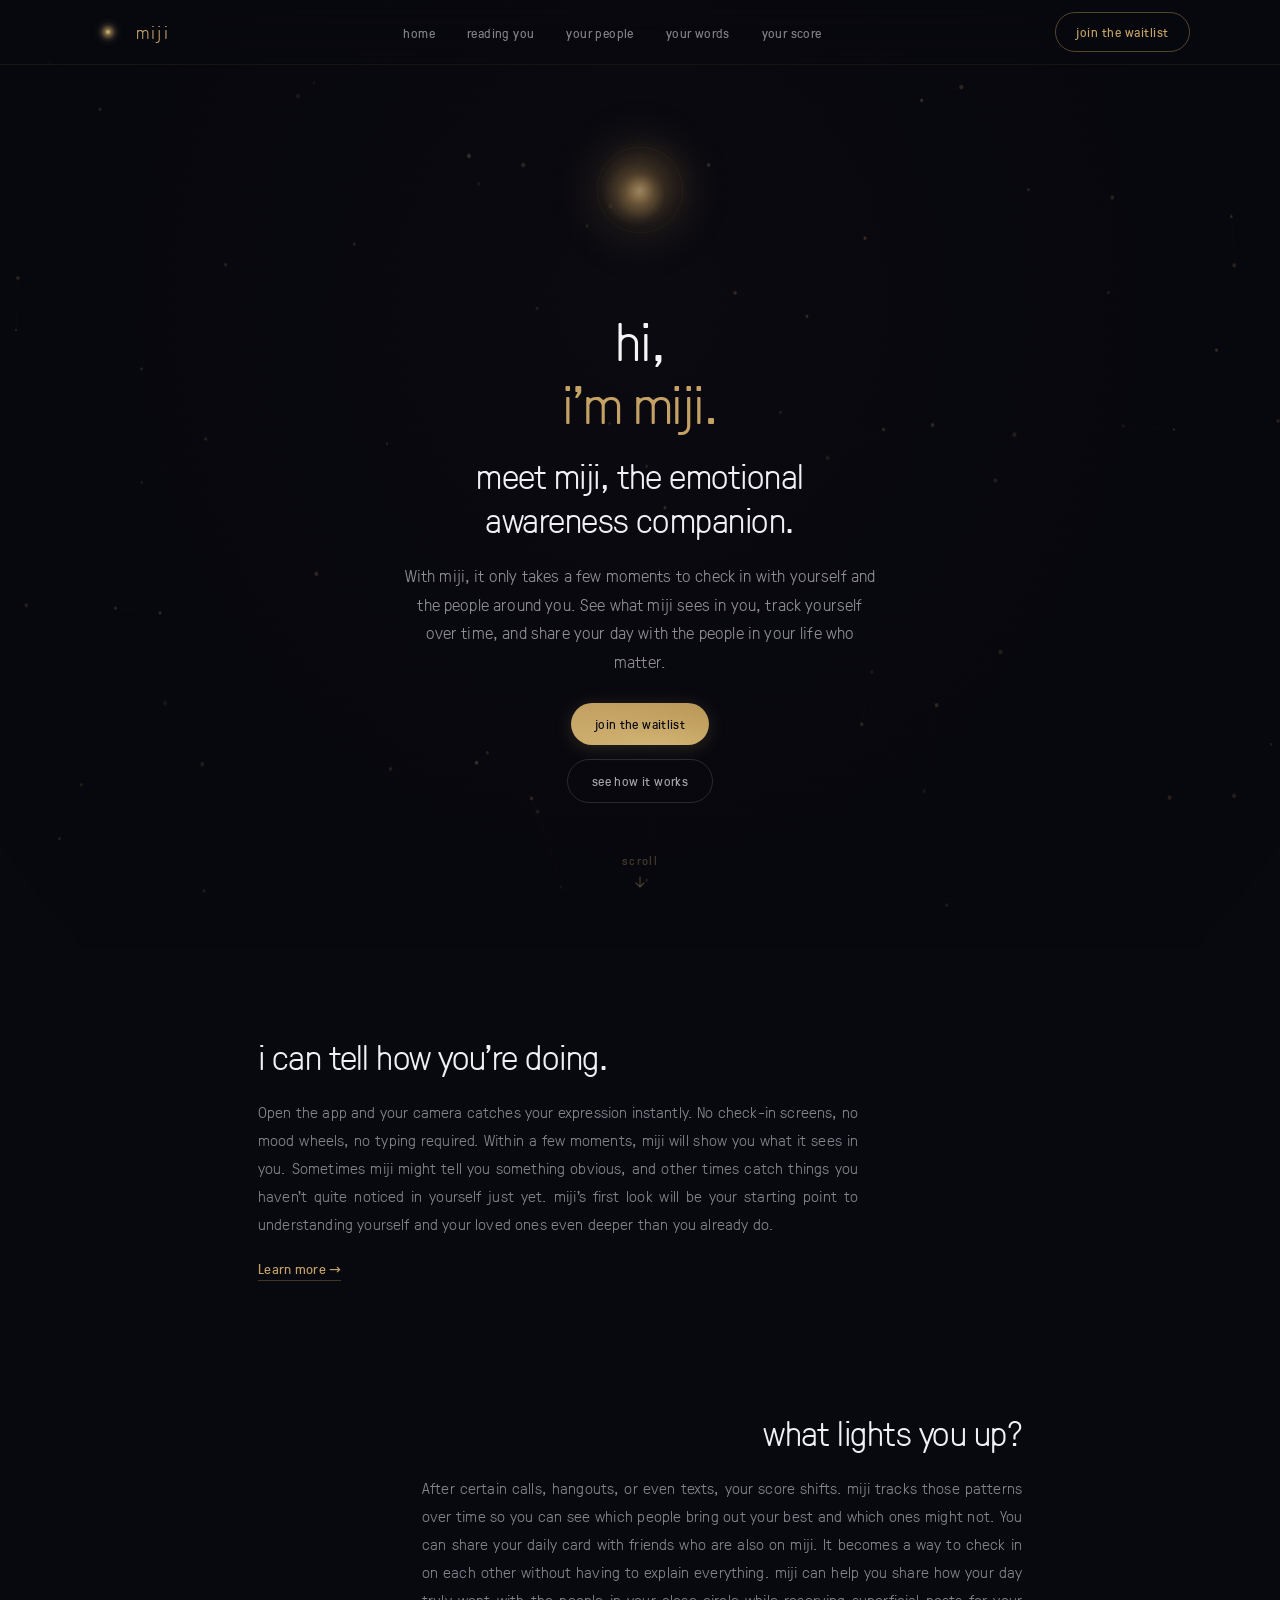
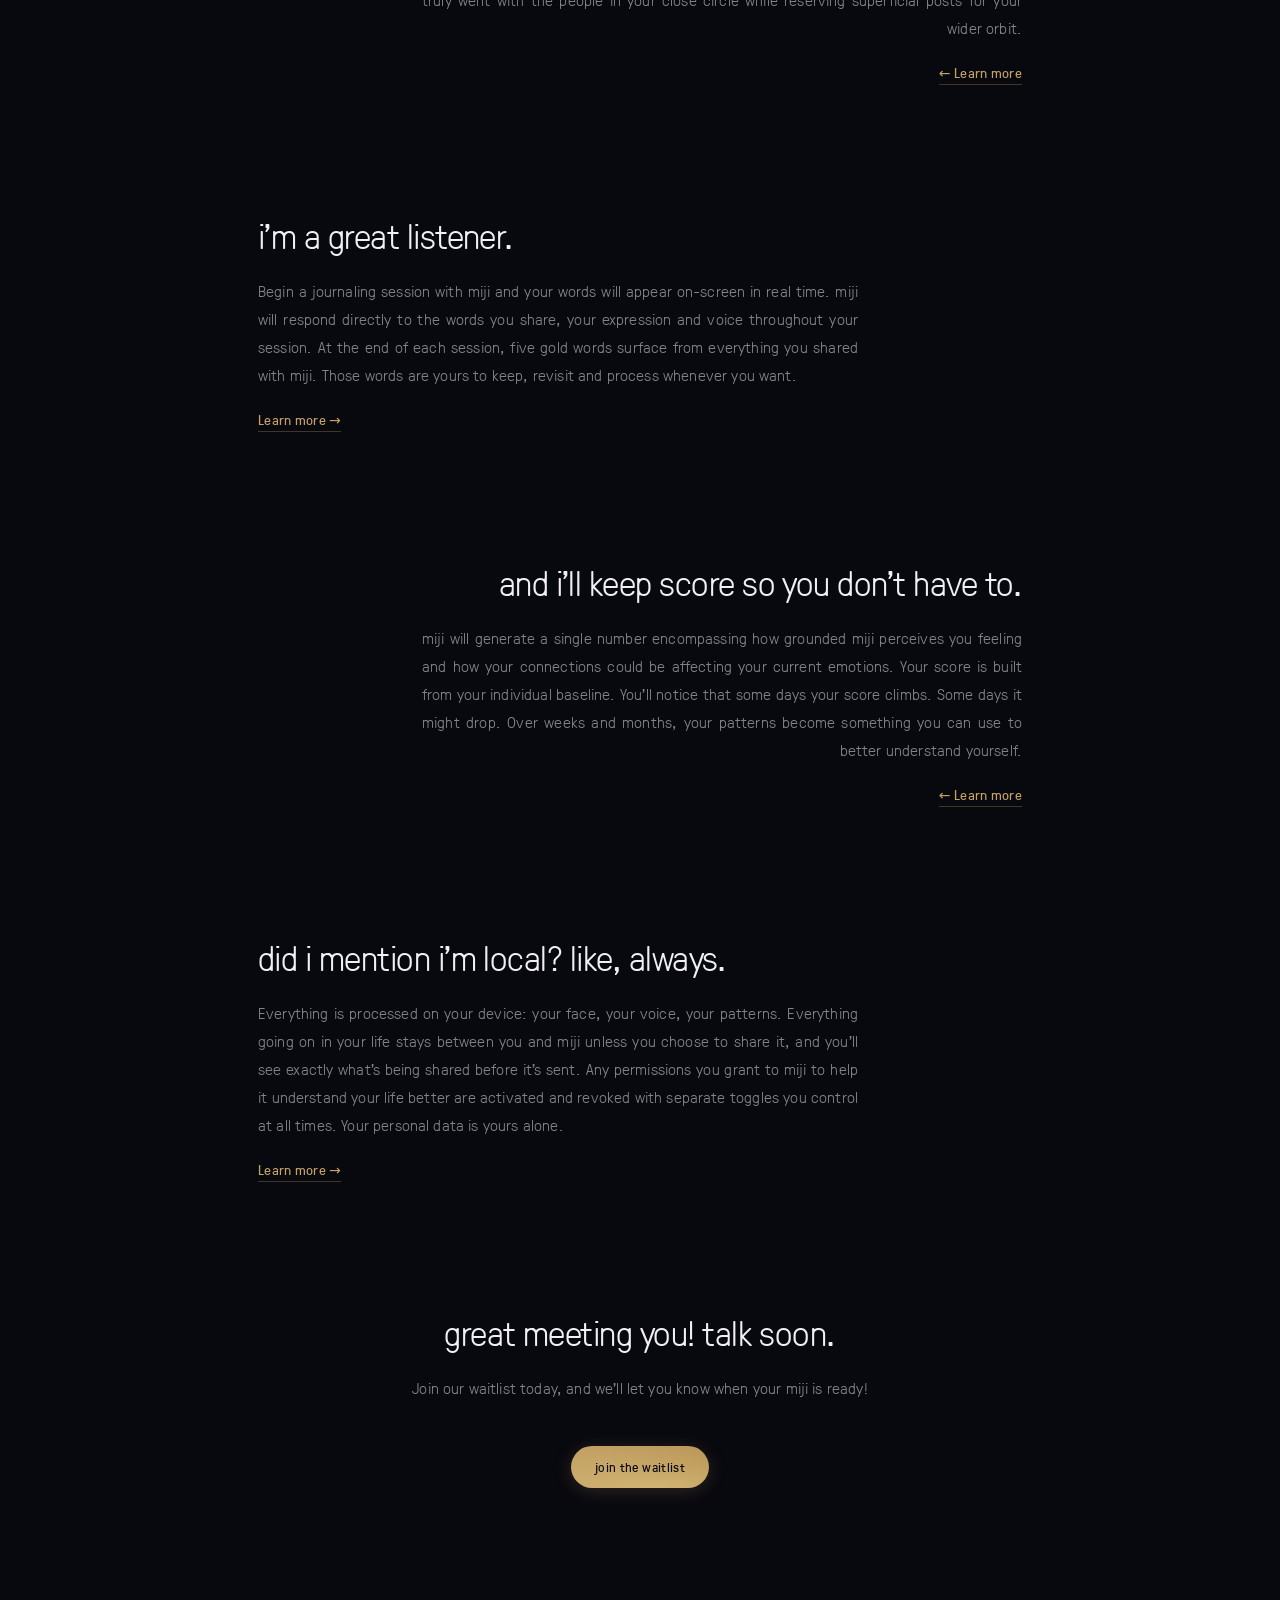
==== index.html @ 291de6ec "Update index.html" ====
<!DOCTYPE html>
<html lang="en">
<head>
  <meta charset="UTF-8">
  <meta name="viewport" content="width=device-width, initial-scale=1.0, maximum-scale=1.0, user-scalable=no, viewport-fit=cover">
  <meta name="apple-mobile-web-app-capable" content="yes">
  <meta name="apple-mobile-web-app-status-bar-style" content="black-translucent">
  <title>see yourself clearly</title>
  <meta name="description" content="Meet miji, the first emotional awareness companion. Check in with yourself and your people within a few moments.">
  <meta name="theme-color" content="#08080F">
  <link rel="icon" type="image/x-icon" href="favicon.ico">
  <link rel="icon" type="image/svg+xml" href="favicon.svg">
  <link rel="apple-touch-icon" href="apple-touch-icon.png">
  <link rel="manifest" href="manifest.json">
  <meta property="og:title" content="see yourself clearly">
  <meta property="og:description" content="Meet miji, the first emotional awareness companion. Check in with yourself and your people within a few moments.">
  <meta property="og:type" content="website">
  <meta property="og:url" content="https://miji.one">
  <meta property="og:image" content="https://co3one.github.io/og-preview.png">
  <meta property="og:image:width" content="1200">
  <meta property="og:image:height" content="630">
  <meta name="twitter:card" content="summary_large_image">
  <meta name="twitter:title" content="see yourself clearly">
  <meta name="twitter:description" content="Meet miji, the first emotional awareness companion.">
  <meta name="twitter:image" content="https://co3one.github.io/og-preview.png">
  <link rel="stylesheet" href="css/style.css">
</head>
<body>

  <!-- Background -->
  <canvas id="bg-canvas"></canvas>

  <!-- Nav -->
  <nav class="nav">
    <div class="nav-inner">
      <a href="#" class="nav-logo" data-page="home">
        <img src="img/logomark-128.png" alt="miji" class="nav-logo-img" width="36" height="36">
        <span class="nav-label">miji</span>
      </a>
      <ul class="nav-links">
        <li><a href="#" data-page="home">home</a></li>
        <li><a href="#" data-page="face-read">reading you</a></li>
        <li><a href="#" data-page="connections">your people</a></li>
        <li><a href="#" data-page="journal">your words</a></li>
        <li><a href="#" data-page="your-score">your score</a></li>
        <li class="nav-cta-mobile"><a href="#" class="waitlist-trigger">join the waitlist</a></li>
      </ul>
      <a href="#" class="nav-cta waitlist-trigger">join the waitlist</a>
      <button class="nav-toggle" aria-label="Menu">
        <span></span><span></span><span></span>
      </button>
    </div>
  </nav>


  <!-- ====== PAGE: HOME ====== -->
  <div class="page active" id="page-home">

    <section class="hero">
      <div class="hero-rest" id="hero-rest">
        <div class="hero-orb-wrap">
          <canvas id="hero-orb"></canvas>
        </div>
      </div>
      <div class="hero-intro" id="hero-intro">
        <h1 id="tagline"><span class="line1">hi,</span><span class="line2">i'm miji.</span></h1>
      </div>
      <div class="hero-rest-below" id="hero-rest-below">
        <p class="hero-subtitle">
          <span class="subtitle-line">meet miji, the emotional</span>
          <span class="subtitle-line">awareness companion.</span>
        </p>
        <p class="hero-desc">With miji, it only takes a few moments to check in with yourself and the people around you. See what miji sees in you, track yourself over time, and share your day with the people in your life who matter.</p>
        <div class="hero-actions">
          <a href="#" class="btn btn-gold waitlist-trigger">join the waitlist</a>
          <a href="#" data-page="face-read" class="btn btn-ghost">see how it works</a>
        </div>

      </div>
      <div class="scroll-hint" id="scroll-hint">
        <span>scroll</span>
        <svg width="14" height="14" viewBox="0 0 14 14" fill="none"><path d="M7 1v10M3 7l4 4 4-4" stroke="currentColor" stroke-width="1.2" stroke-linecap="round" stroke-linejoin="round"/></svg>
      </div>
    </section>

    <!-- Feature 1: Face Read -->
    <div class="block">
      <div class="wrap">
        <p class="statement">
          i can tell how you're doing.
        </p>
        <p class="aside">
          Open the app and your camera catches your expression instantly. No check-in screens, no mood wheels, no typing required. Within a few moments, miji will show you what it sees in you. Sometimes miji might tell you something obvious, and other times catch things you haven't quite noticed in yourself just yet. miji's first look will be your starting point to understanding yourself and your loved ones even deeper than you already do.
        </p>
        <p class="feature-link"><a href="#" data-page="face-read">Learn more →</a></p>
      </div>
    </div>

    <!-- Feature 2: Connections -->
    <div class="block">
      <div class="wrap">
        <p class="statement offset-right">
          what lights you up?
        </p>
        <p class="aside offset-right">
          After certain calls, hangouts, or even texts, your score shifts. miji tracks those patterns over time so you can see which people bring out your best and which ones might not. You can share your daily card with friends who are also on miji. It becomes a way to check in on each other without having to explain everything. miji can help you share how your day truly went with the people in your close circle while reserving superficial posts for your wider orbit.
        </p>
        <p class="feature-link offset-right"><a href="#" data-page="connections">← Learn more</a></p>
      </div>
    </div>

    <!-- Feature 3: Journal -->
    <div class="block">
      <div class="wrap">
        <p class="statement">
          i'm a great listener.
        </p>
        <p class="aside">
          Begin a journaling session with miji and your words will appear on-screen in real time. miji will respond directly to the words you share, your expression and voice throughout your session. At the end of each session, five gold words surface from everything you shared with miji. Those words are yours to keep, revisit and process whenever you want.
        </p>
        <p class="feature-link"><a href="#" data-page="journal">Learn more →</a></p>
      </div>
    </div>

    <!-- Feature 4: Your Score -->
    <div class="block">
      <div class="wrap">
        <p class="statement offset-right">
          and i'll keep score so you don't have to.
        </p>
        <p class="aside offset-right">
          miji will generate a single number encompassing how grounded miji perceives you feeling and how your connections could be affecting your current emotions. Your score is built from your individual baseline. You'll notice that some days your score climbs. Some days it might drop. Over weeks and months, your patterns become something you can use to better understand yourself.
        </p>
        <p class="feature-link offset-right"><a href="#" data-page="your-score">← Learn more</a></p>
      </div>
    </div>

    <!-- Feature 5: Privacy -->
    <div class="block">
      <div class="wrap">
        <p class="statement">
          did i mention i'm local? like, always.
        </p>
        <p class="aside">
          Everything is processed on your device: your face, your voice, your patterns. Everything going on in your life stays between you and miji unless you choose to share it, and you'll see exactly what's being shared before it's sent. Any permissions you grant to miji to help it understand your life better are activated and revoked with separate toggles you control at all times. Your personal data is yours alone.
        </p>
        <p class="feature-link"><a href="#" data-page="privacy">Learn more →</a></p>
      </div>
    </div>

    <!-- CTA -->
    <div class="cta">
      <div class="wrap">
        <p class="statement" style="text-align: center; margin: 0 auto 20px;">great meeting you! talk soon.</p>
        <p class="aside" style="text-align: center; margin: 0 auto 44px;">Join our waitlist today, and we'll let you know when your miji is ready!</p>
        <a href="#" class="btn btn-gold waitlist-trigger">join the waitlist</a>
      </div>
    </div>

  </div>


  <!-- ====== PAGE: FACE READ (extended) ====== -->
  <div class="page" id="page-face-read">

    <div class="page-hero">
      <div class="wrap">
        <div class="mini-hero">
          <a href="#" data-page="home" class="mini-orb-wrap">
            <canvas class="mini-orb" width="90" height="90"></canvas>
          </a>
          <h2 class="mini-tagline"><span class="mini-line1">hi,</span><span class="mini-line2">i'm miji.</span></h2>
        </div>
        <p class="statement">
          reading you
        </p>
      </div>
    </div>

    <div class="block">
      <div class="wrap">

        <h3 class="item-title">a quick check-in</h3>
        <p class="aside">
          When a user opens the app, miji will use the user's front camera and begin running its perception engine to read their facial micro-expressions in real time. Subtle shifts in the brow and mouth, micro-movements around the eyes, and other facial landmarks are all mapped against a running emotional baseline unique to each user. The entire process takes just a few moments from launch to computed reflection. No buttons, no prompts, and no interaction required. The result is a single emotional snapshot that serves as the entry point for every other feature in the app.
        </p>

        <div class="divider"></div>

        <h3 class="item-title">what it reads</h3>
        <p class="aside">
          The perception engine continues to track forty-two facial landmarks across six primary expression zones. It measures both the static position of each feature and its rate of change over the reading window. Composite signals like tension gradients and bilateral symmetry are weighted into the final assessment. The system uses aggregate historical assessments to adapt to each user's sensitivity over time, accounting for natural resting expressions and individual variation. Every perception process runs through a lightweight on-device model with no cloud dependency.
        </p>

        <div class="divider"></div>

        <h3 class="item-title">your baseline, not theirs</h3>
        <p class="aside">
          Every reading is compared against the user's own historical data, not a population average. As a result, miji's readings and scores become more accurate and more personal the longer it gets to learn about the user's life. A slight brow furrow might be unremarkable for one person while indicating a significant shift for another. miji learns those individual distinctions and adapts accordingly. There are no normative benchmarks and no comparisons made against anyone else.
        </p>

        <div class="divider"></div>

        <h3 class="item-title">privacy by design</h3>
        <p class="aside">
          Any raw sensor data processed during a session with miji will never leave the user's device. The perception engine processes the video feed locally, extracts the relevant landmarks, and discards the raw frames immediately. Only derived emotional scores are retained and no user-specific biometric identifiers or facial geometry ever leave the phone. Each permission granted can be toggled with standalone toggles. Disabling any permission won't affect active features or enabled permissions. 
        </p>

        <div class="page-next">
          <a href="#" data-page="connections" class="btn btn-ghost">your people →</a>
        </div>

      </div>
    </div>

  </div>


  <!-- ====== PAGE: YOUR SCORE (extended) ====== -->
  <div class="page" id="page-your-score">

    <div class="page-hero">
      <div class="wrap">
        <div class="mini-hero">
          <a href="#" data-page="home" class="mini-orb-wrap">
            <canvas class="mini-orb" width="90" height="90"></canvas>
          </a>
          <h2 class="mini-tagline"><span class="mini-line1">hi,</span><span class="mini-line2">i'm miji.</span></h2>
        </div>
        <p class="statement">
          your score
        </p>
      </div>
    </div>

    <div class="block">
      <div class="wrap">

        <h3 class="item-title">how it's calculated</h3>
        <p class="aside">
          Every day you get a single number measured entirely against your own life and history. No population benchmarks, no comparison, no ranking against anyone. miji generates a weighted composite of three distinct pillars: groundedness (how centered versus reactive you are today), connection quality (the strength of your social and emotional interactions), and trajectory (your directional trend over the past week). Each pillar pulls from different parts of the app, from face reads to journal sentiment to your interactions with miji. The weighting adjusts dynamically based on which data streams have the most signal on a given day. If you skip the journal for a week, your score might lean more heavily on face reads and interaction data. The system never penalizes missing inputs; however, both miji's scoring accuracy and interaction quality increase over consistent check-ins and journaling sessions with you.
        </p>

        <div class="divider"></div>

        <h3 class="item-title">personal baseline</h3>
        <p class="aside">
          The score is always relative to your historical range. A 72 for one person might represent a strong recovery week, while the same number for someone else might signal a slow decline. Your baseline recalibrates continuously over a rolling window of the last sixty days. Sudden life changes like a trip, an illness, or something unexpected are weighted differently to avoid distorting your trend score. The goal is a number that feels honest to your circumstances. miji is a personal reflection tool, a daily touchpoint and a long-term record, not a clinical measurement or a replacement for professional support.
        </p>

        <div class="divider"></div>

        <h3 class="item-title">share cards</h3>
        <p class="aside">
          miji generates a daily share card unique to your life: your score over a color gradient that reflects the emotional arc of your day, paired with a single observation line. The observation line on each card is written by miji, a short reflection drawn from your face read and journal data for that day. No two score cards look the same because no two days feel the same. You can share your miji score card directly with friends or save them privately in-app. Score cards are intentionally abstract so you can share your true feelings without overexposing specifics. Sharing your miji score card might serve as a jumping-off point to a hard conversation, or to share exciting news. And over time, your score card archive becomes a visual diary of how your life actually felt to you.
        </p>

        <div class="share-card-row">
          <div class="share-card-mini" data-mood="low" style="--glow-delay:0s">
            <canvas class="share-card-bg share-card-canvas-mini"></canvas>
            <div class="share-card-watermark"><span>Sofia</span></div>
            <svg class="share-card-curve" viewBox="0 0 160 32" preserveAspectRatio="none">
              <path class="curve-line" d="M0,28 C20,26 30,24 45,20 C55,17 60,22 75,18 C90,14 100,24 115,22 C130,20 140,26 160,16"/>
              <circle class="curve-dot" r="1.8"/>
            </svg>
            <div class="share-card-content">
              <div class="share-card-date"><span class="share-card-day">wednesday</span><br>feb 22</div>
              <div class="share-card-score"><span class="score-ring"></span>38</div>
              <div class="share-card-observation">heavy. couldn't really shake it.</div>
              <div class="share-card-brand">miji</div>
            </div>
          </div>
          <div class="share-card-mini" data-mood="mid" style="--glow-delay:-2.5s">
            <canvas class="share-card-bg share-card-canvas-mini"></canvas>
            <div class="share-card-watermark"><span>Elijah</span></div>
            <svg class="share-card-curve" viewBox="0 0 160 32" preserveAspectRatio="none">
              <path class="curve-line" d="M0,22 C18,18 32,20 50,14 C62,10 72,18 88,16 C102,14 118,8 135,12 C148,15 155,10 160,8"/>
              <circle class="curve-dot" r="1.8"/>
            </svg>
            <div class="share-card-content">
              <div class="share-card-date"><span class="share-card-day">friday</span><br>april 04</div>
              <div class="share-card-score"><span class="score-ring"></span>55</div>
              <div class="share-card-observation">somewhere in between. not bad though.</div>
              <div class="share-card-brand">miji</div>
            </div>
          </div>
          <div class="share-card-mini" data-mood="good" style="--glow-delay:-5s">
            <canvas class="share-card-bg share-card-canvas-mini"></canvas>
            <div class="share-card-watermark"><span>Mia</span></div>
            <svg class="share-card-curve" viewBox="0 0 160 32" preserveAspectRatio="none">
              <path class="curve-line" d="M0,20 C15,22 28,16 48,12 C60,9 70,14 85,8 C100,4 115,10 132,6 C145,3 152,8 160,4"/>
              <circle class="curve-dot" r="1.8"/>
            </svg>
            <div class="share-card-content">
              <div class="share-card-date"><span class="share-card-day">sunday</span><br>march 22</div>
              <div class="share-card-score"><span class="score-ring"></span>72</div>
              <div class="share-card-observation">good day today. felt like myself again.</div>
              <div class="share-card-brand">miji</div>
            </div>
          </div>
          <div class="share-card-mini" data-mood="high" style="--glow-delay:-7.5s">
            <canvas class="share-card-bg share-card-canvas-mini"></canvas>
            <div class="share-card-watermark"><span>Noah</span></div>
            <svg class="share-card-curve" viewBox="0 0 160 32" preserveAspectRatio="none">
              <path class="curve-line" d="M0,16 C12,18 25,10 42,6 C56,3 68,8 82,4 C98,1 112,6 128,3 C142,1 150,4 160,2"/>
              <circle class="curve-dot" r="1.8"/>
            </svg>
            <div class="share-card-content">
              <div class="share-card-date"><span class="share-card-day">tuesday</span><br>august 01</div>
              <div class="share-card-score"><span class="score-ring"></span>89</div>
              <div class="share-card-observation">everything just clicked. really good one.</div>
              <div class="share-card-brand">miji</div>
            </div>
          </div>
        </div>

        <div class="page-next">
          <a href="#" data-page="home" class="btn btn-ghost">back to home →</a>
        </div>

      </div>
    </div>

  </div>


  <!-- ====== PAGE: CONNECTIONS (extended) ====== -->
  <div class="page" id="page-connections">

    <div class="page-hero">
      <div class="wrap">
        <div class="mini-hero">
          <a href="#" data-page="home" class="mini-orb-wrap">
            <canvas class="mini-orb" width="90" height="90"></canvas>
          </a>
          <h2 class="mini-tagline"><span class="mini-line1">hi,</span><span class="mini-line2">i'm miji.</span></h2>
        </div>
        <p class="statement">
          your people
        </p>
      </div>
    </div>

    <div class="block">
      <div class="wrap">

        <h3 class="item-title">relationship patterns</h3>
        <p class="aside">
          With miji, you can track how your emotional baseline shifts in proximity to specific people and interactions. A call with a particular friend might consistently correlate with a score lift, while a recurring meeting might reliably precede a dip. These patterns are surfaced over weeks and months of interactions, not from any single data point. Going through a short rough patch with a loved one won't irreversibly change miji's perception of your relationship with them. The system never labels relationships as good or bad. miji instead presents the data it perceives and lets you draw your own conclusions. miji might get to know you well, but no one can know you better than yourself.
        </p>

        <div class="divider"></div>

        <h3 class="item-title">sharing your day</h3>
        <p class="aside">
          You can share your daily miji score card with any user on-app, or by downloading your card and sharing elsewhere with anyone you'd like. Your score card shows your current miji score and a corresponding color gradient, alongside an observation line. No journal content, no raw readings, no specifics are ever included in your miji score card. Recipients can see how your day felt at a glance without getting into the nitty-gritty if you don't want to. The score card is designed for the kind of check-in that happens between close friends, partners, and family. Sharing is always opt-in, always one card at a time, and you always see exactly what you're sharing.
        </p>

        <div class="divider"></div>

        <h3 class="item-title">mutual visibility</h3>
        <p class="aside">
          When you and another user choose to share your miji scores with one another, miji can surface connection-specific insights between you two. Overlapping patterns begin emerging: days you both felt elevated, or stretches where one person's trajectory diverged from the other's. Both of you have chosen to be transparent, and either can step back at any time, no questions asked. This feature is for those specific relationships where you actually want to know how the other person is doing, and you'd like them to know the same about you.
        </p>

        <div class="divider"></div>

        <h3 class="item-title">friend groups</h3>
        <p class="aside">
          You can create or join small groups of miji users within a shared circle, where everyone's daily cards appear at a glance. Your circle's feed shows the day's color and score for each member. Circle insights are determined by identifying overlapping trends in your circle's scores. None of your specific session content is ever visible to anyone else. Groups are capped at four users to keep your deepest circle meaningful and intimate.
        </p>

        <div class="divider"></div>

        <h3 class="item-title">what stays private</h3>
        <p class="aside">
          Everything personal to you stays in your hands. Your miji score card lists your composite score, general trendline, daily color, and a short observation tag from miji. No notifications are sent when someone's score shifts unless you've both chosen to do so. No activity feeds, either. Your emotions aren't something to rank against others, and there's no "winning" with miji. The boundary between personal data and shared data is clear, fixed, and controlled entirely by you. Always.
        </p>

        <div class="page-next">
          <a href="#" data-page="journal" class="btn btn-ghost">your words →</a>
        </div>

      </div>
    </div>

  </div>


  <!-- ====== PAGE: JOURNAL (extended) ====== -->
  <div class="page" id="page-journal">

    <div class="page-hero">
      <div class="wrap">
        <div class="mini-hero">
          <a href="#" data-page="home" class="mini-orb-wrap">
            <canvas class="mini-orb" width="90" height="90"></canvas>
          </a>
          <h2 class="mini-tagline"><span class="mini-line1">hi,</span><span class="mini-line2">i'm miji.</span></h2>
        </div>
        <p class="statement">
          your words
        </p>
      </div>
    </div>

    <div class="block">
      <div class="wrap">

        <h3 class="item-title">voice-first input</h3>
        <p class="aside">
          Your journal was built around speaking, but you can type instead if you'd like. When you converse with miji, your words will appear as live transcription. If you misspeak or want to delete something, you can tap any phrase in the transcription to edit, delete, or expand upon. miji's transcription engine runs on-device with no cloud processing of any sensor data. This design choice exists because voice carries emotional data that typing does not, and the perception engine uses that signal to shape what happens next. miji doesn't rewrite or reinterpret anything you've shared, it only processes what you say, surfaces any subtle indicators, and keeps a faithful record for you. Think of miji like a mirror for yourself, not your therapist. miji works best if you continue processing scores with a licensed professional.
        </p>

        <div class="divider"></div>

        <h3 class="item-title">contextual prompts</h3>
        <p class="aside">
          Your journal prompts aren't pulled from a library or from a template. They're generated from what miji's perception engine picks up during the session. Prompts might be generated as a response to miji hearing your tightened voice around a certain topic, a trailing sentence, or a facial expression that miji didn't think quite matched your words. Prompts stay gentle and open-ended, never lead, and never prescribe. But sometimes life calls for hard and slightly uncomfortable prompts. You never have to answer, but miji works best if you journal with an open mind and heart. miji will follow your lead, whatever you feel comfortable sharing.
        </p>

        <div class="divider"></div>

        <h3 class="item-title">what surfaces</h3>
        <p class="aside">
          At the close of each journal session, the five highest-weighted context words from your session are displayed for you to process. These are the words that miji's perception engine identified as carrying the most emotional significance during your session. Those words are the only directly parsed, journal-derived data that contributes to your score and aggregated profile. They become small markers across weeks and months that trace common themes running through your life.
        </p>

        <div class="divider"></div>

        <h3 class="item-title">session history</h3>
        <p class="aside">
          You can access one journal session per day, or unlock unlimited sessions, full history, and search capabilities with premium. Past journal entries are stored entirely on-device and can be browsed by date, keywords surfaced, or aggregated session score. Over months of use, your miji journal becomes a searchable emotional record that no other app or diary can replicate.
        </p>

        <div class="page-next">
          <a href="#" data-page="your-score" class="btn btn-ghost">your score →</a>
        </div>

      </div>
    </div>

  </div>


  <!-- ====== PAGE: PRIVACY ====== -->
  <div class="page" id="page-privacy">

    <div class="page-hero">
      <div class="wrap">
        <div class="mini-hero">
          <a href="#" data-page="home" class="mini-orb-wrap">
            <canvas class="mini-orb" width="90" height="90"></canvas>
          </a>
          <h2 class="mini-tagline"><span class="mini-line1">hi,</span><span class="mini-line2">i'm miji.</span></h2>
        </div>
        <p class="statement">
          privacy policy
        </p>
      </div>
    </div>

    <div class="block">
      <div class="wrap">

        <h3 class="item-title">overview</h3>
        <p class="aside">
          miji is built by CO3 ONE. This policy describes how we handle your information when you use our application and website. We designed miji around a core principle: your personal data stays on your device unless you explicitly choose to share it. We do not sell, rent, or trade your personal information to third parties for any reason.
        </p>

        <div class="divider"></div>

        <h3 class="item-title">data we collect</h3>
        <p class="aside">
          When you use miji, the application processes facial expression data, voice input, and journal entries entirely on your device. None of this data is transmitted to our servers. We collect only the minimum information necessary to operate the service: your email address when you join the waitlist, anonymous usage analytics such as session frequency and feature engagement, and crash reports that contain no personal content. We do not collect or store biometric data, facial geometry, voice recordings, or journal text on any server.
        </p>

        <div class="divider"></div>

        <h3 class="item-title">on-device processing</h3>
        <p class="aside">
          All perception, scoring, and journaling features run locally on your device using on-device machine learning models. Camera and microphone data is processed in real time and discarded immediately after analysis. Only derived scores and metadata are retained on your device. This architecture means that even we cannot access your personal emotional data because it never reaches our infrastructure.
        </p>

        <div class="divider"></div>

        <h3 class="item-title">sharing and connections</h3>
        <p class="aside">
          When you choose to share your daily card with another miji user, only your composite score, color gradient, and observation line are transmitted. Journal entries, face read data, voice recordings, and pillar breakdowns are never included in shared content. You control every sharing action individually. You can revoke sharing permissions at any time without the other party being notified. Shared data is encrypted in transit and at rest.
        </p>

        <div class="divider"></div>

        <h3 class="item-title">third parties</h3>
        <p class="aside">
          We do not share your personal data with advertisers, data brokers, or any third party for marketing purposes. We may use third-party infrastructure providers for hosting and analytics, and these providers are contractually bound to process data only as we direct and to maintain appropriate security measures. We will disclose information if required by law, but we will notify you unless legally prohibited from doing so.
        </p>

        <div class="divider"></div>

        <h3 class="item-title">your rights</h3>
        <p class="aside">
          You can export all of your on-device data at any time through the app settings. You can delete your account and all associated data from our servers by contacting us. Since the majority of your data exists only on your device, deleting the app removes that data permanently. We respond to all data access and deletion requests within thirty days. If you have questions about your data or this policy, contact us at support@co3.one.
        </p>

        <div class="divider"></div>

        <h3 class="item-title">changes to this policy</h3>
        <p class="aside">
          We may update this privacy policy from time to time. When we make material changes, we will notify you through the app or by email before the changes take effect. Your continued use of miji after changes are posted constitutes acceptance of the updated policy. This policy was last updated in March 2026.
        </p>

      </div>
    </div>

  </div>


  <!-- ====== PAGE: TERMS ====== -->
  <div class="page" id="page-terms">

    <div class="page-hero">
      <div class="wrap">
        <div class="mini-hero">
          <a href="#" data-page="home" class="mini-orb-wrap">
            <canvas class="mini-orb" width="90" height="90"></canvas>
          </a>
          <h2 class="mini-tagline"><span class="mini-line1">hi,</span><span class="mini-line2">i'm miji.</span></h2>
        </div>
        <p class="statement">
          terms of service
        </p>
      </div>
    </div>

    <div class="block">
      <div class="wrap">

        <h3 class="item-title">acceptance</h3>
        <p class="aside">
          By accessing or using miji, you agree to be bound by these terms of service. If you do not agree, you may not use the application or website. These terms constitute a legal agreement between you and CO3 ONE. You must be at least thirteen years of age to use miji. If you are under eighteen, you represent that a parent or guardian has reviewed and agreed to these terms on your behalf.
        </p>

        <div class="divider"></div>

        <h3 class="item-title">the service</h3>
        <p class="aside">
          miji is a personal emotional awareness application that uses on-device perception to help you understand your emotional patterns over time. The service includes facial expression analysis, voice-based journaling, scoring, and optional social sharing features. miji is not a medical device, therapeutic tool, or clinical diagnostic instrument. It is not intended to diagnose, treat, cure, or prevent any medical or psychological condition. You should not rely on miji as a substitute for professional medical or mental health advice.
        </p>

        <div class="divider"></div>

        <h3 class="item-title">your account</h3>
        <p class="aside">
          You are responsible for maintaining the security of your device and account. You agree not to share your account credentials with others. You are responsible for all activity that occurs under your account. If you believe your account has been compromised, contact us immediately at support@co3.one. We reserve the right to suspend or terminate accounts that violate these terms.
        </p>

        <div class="divider"></div>

        <h3 class="item-title">your data</h3>
        <p class="aside">
          You retain full ownership of all data generated through your use of miji. We do not claim any intellectual property rights over your journal entries, scores, or personal data. When you share content with other users through miji's sharing features, you grant those users a limited, revocable right to view that content within the application. You can revoke this permission at any time. Our handling of your data is governed by our privacy policy.
        </p>

        <div class="divider"></div>

        <h3 class="item-title">acceptable use</h3>
        <p class="aside">
          You agree to use miji only for its intended purpose as a personal emotional awareness tool. You may not attempt to reverse engineer, decompile, or extract source code from the application. You may not use miji to harass, monitor, or surveil other users. You may not use automated systems to access the service. You may not misrepresent your identity or impersonate another person.
        </p>

        <div class="divider"></div>

        <h3 class="item-title">limitation of liability</h3>
        <p class="aside">
          miji is provided on an as-is and as-available basis. We make no warranties, express or implied, regarding the accuracy, reliability, or completeness of the service. To the maximum extent permitted by law, CO3 ONE shall not be liable for any indirect, incidental, special, consequential, or punitive damages arising from your use of or inability to use the service. Our total liability shall not exceed the amount you paid for the service in the twelve months preceding the claim.
        </p>

        <div class="divider"></div>

        <h3 class="item-title">changes to terms</h3>
        <p class="aside">
          We may modify these terms at any time. When we make material changes, we will provide notice through the app or by email at least thirty days before the new terms take effect. Your continued use of miji after changes are posted constitutes acceptance. If you disagree with the updated terms, you may discontinue use and delete your account. These terms were last updated in March 2026. These terms are governed by the laws of the State of Delaware.
        </p>

      </div>
    </div>

  </div>


  <!-- Contact Overlay -->
  <div class="contact-overlay" id="contact-overlay">
    <div class="contact-card">
      <button class="waitlist-close" id="contact-close" aria-label="Close">&times;</button>
      <h3 class="waitlist-title">get in touch.</h3>
      <p class="waitlist-desc">We'd love to hear from you.</p>
      <form class="contact-form" id="contact-form">
        <input type="text" class="contact-input" id="contact-name" placeholder="your name" required autocomplete="name">
        <input type="email" class="contact-input" id="contact-email" placeholder="your email" required autocomplete="email">
        <select class="contact-select" id="contact-topic" required>
          <option value="" disabled selected>topic</option>
          <option value="General Inquiry">general question</option>
          <option value="Waitlist Status">waitlist status</option>
          <option value="Bug Report">bug report</option>
          <option value="Partnership">partnership</option>
          <option value="Press & Media">press / media</option>
          <option value="Feedback">feedback</option>
          <option value="Other">other</option>
        </select>
        <textarea class="contact-textarea" id="contact-message" placeholder="your message" rows="4" required></textarea>
        <button type="submit" class="btn btn-gold contact-submit">send</button>
      </form>
      <div class="contact-success" id="contact-success">
        <p class="waitlist-thanks">sent. we'll get back to you soon.</p>
      </div>
    </div>
  </div>

  <!-- Waitlist Overlay -->
  <div class="waitlist-overlay" id="waitlist-overlay">
    <div class="waitlist-card">
      <button class="waitlist-close" id="waitlist-close" aria-label="Close">&times;</button>
      <h3 class="waitlist-title">stay in the loop.</h3>
      <p class="waitlist-desc">Drop your email and we'll let you know when miji is ready.</p>
      <form class="waitlist-form" id="waitlist-form">
        <input type="email" class="waitlist-input" id="waitlist-email" placeholder="your email" required autocomplete="email">
        <button type="submit" class="btn btn-gold waitlist-submit">count me in</button>
      </form>
      <div class="waitlist-success" id="waitlist-success">
        <p class="waitlist-thanks">you're in. we'll be in touch.</p>
      </div>
    </div>
  </div>

  <!-- Footer -->
  <footer class="footer">
    <div class="wrap footer-inner">
      <div class="footer-left">
        <a href="https://www.co3.one/" target="_blank">&copy; 2026 CO3 ONE</a>
      </div>
      <div class="footer-links">
        <a href="#" data-page="privacy">privacy</a>
        <a href="#" data-page="terms">terms</a>
        <a href="#" class="contact-trigger">contact</a>
      </div>
    </div>
  </footer>

  <script src="js/canvas.js"></script>
</body>
</html>
---- css/style.css ----
/* ============================================================
   miji — see yourself clearly
   Core stylesheet
   ============================================================ */

/* ---------- @font-face: GT Pressura ---------- */
@font-face {
  font-family: 'GT Pressura';
  src: url('../fonts/GTPressura-Light.woff2') format('woff2'),
       url('../fonts/GTPressura-Light.woff') format('woff'),
       url('../fonts/GTPressura-Light.ttf') format('truetype');
  font-weight: 300;
  font-style: normal;
  font-display: swap;
}

@font-face {
  font-family: 'GT Pressura';
  src: url('../fonts/GTPressura-LightItalic.woff2') format('woff2'),
       url('../fonts/GTPressura-LightItalic.woff') format('woff'),
       url('../fonts/GTPressura-LightItalic.ttf') format('truetype');
  font-weight: 300;
  font-style: italic;
  font-display: swap;
}

@font-face {
  font-family: 'GT Pressura';
  src: url('../fonts/GTPressura.woff2') format('woff2'),
       url('../fonts/GTPressura.woff') format('woff'),
       url('../fonts/GTPressura.ttf') format('truetype');
  font-weight: 400;
  font-style: normal;
  font-display: swap;
}

@font-face {
  font-family: 'GT Pressura';
  src: url('../fonts/GTPressuraRegular-Italic.woff2') format('woff2'),
       url('../fonts/GTPressuraRegular-Italic.woff') format('woff'),
       url('../fonts/GTPressuraRegular-Italic.ttf') format('truetype');
  font-weight: 400;
  font-style: italic;
  font-display: swap;
}

@font-face {
  font-family: 'GT Pressura';
  src: url('../fonts/GTPressura-Bold.woff2') format('woff2'),
       url('../fonts/GTPressura-Bold.woff') format('woff'),
       url('../fonts/GTPressura-Bold.ttf') format('truetype');
  font-weight: 700;
  font-style: normal;
  font-display: swap;
}

@font-face {
  font-family: 'GT Pressura';
  src: url('../fonts/GTPressura-BoldItalic.woff2') format('woff2'),
       url('../fonts/GTPressura-BoldItalic.woff') format('woff'),
       url('../fonts/GTPressura-BoldItalic.ttf') format('truetype');
  font-weight: 700;
  font-style: italic;
  font-display: swap;
}


/* ---------- Reset & Base ---------- */
*, *::before, *::after {
  box-sizing: border-box;
  margin: 0;
  padding: 0;
}

html {
  font-size: 16px;
  scroll-behavior: smooth;
  -webkit-font-smoothing: antialiased;
  -moz-osx-font-smoothing: grayscale;
  overscroll-behavior: none;
}

body {
  font-family: 'GT Pressura', system-ui, -apple-system, sans-serif;
  background: #08080F;
  color: #E8E8EC;
  line-height: 1.7;
  letter-spacing: 0.01em;
  overflow-x: hidden;
  min-height: 100vh;
  -webkit-user-select: none;
  -moz-user-select: none;
  -ms-user-select: none;
  user-select: none;
}

a {
  color: inherit;
  text-decoration: none;
}

ul { list-style: none; }

img, canvas { display: block; }


/* ---------- Background Canvas ---------- */
#bg-canvas {
  position: fixed;
  top: -50px;
  left: 0;
  width: 100%;
  height: calc(100% + 100px);
  z-index: 0;
  pointer-events: none;
}


/* ---------- Layout Utilities ---------- */
.wrap {
  max-width: 820px;
  margin: 0 auto;
  padding: 0 28px;
}


/* ---------- Nav ---------- */
.nav {
  position: fixed;
  top: 0;
  left: 0;
  right: 0;
  z-index: 100;
  padding: 0 28px;
  background: rgba(8, 8, 15, 0.75);
  backdrop-filter: blur(20px);
  -webkit-backdrop-filter: blur(20px);
  border-bottom: 1px solid rgba(196, 162, 101, 0.08);
}

.nav-inner {
  max-width: 1100px;
  margin: 0 auto;
  display: flex;
  align-items: center;
  justify-content: space-between;
  height: 64px;
}

.nav-logo {
  display: flex;
  align-items: center;
  gap: 10px;
  text-decoration: none;
}

.nav-logo-img {
  width: 36px;
  height: 36px;
  border-radius: 50%;
}

.nav-label {
  font-size: 1.15rem;
  font-weight: 300;
  letter-spacing: 0.12em;
  color: #C4A265;
}

.nav-links {
  display: flex;
  gap: 32px;
}

.nav-cta-mobile {
  display: none;
}

.nav-links a {
  font-size: 0.82rem;
  font-weight: 400;
  letter-spacing: 0.03em;
  color: rgba(232, 232, 236, 0.55);
  transition: color 0.3s ease;
  text-transform: lowercase;
}

.nav-links a:hover,
.nav-links a.active {
  color: #C4A265;
}

.nav-cta {
  font-size: 0.8rem;
  font-weight: 400;
  letter-spacing: 0.04em;
  padding: 8px 20px;
  border: 1px solid rgba(196, 162, 101, 0.4);
  border-radius: 100px;
  color: #C4A265;
  transition: all 0.3s ease;
  text-transform: lowercase;
}

.nav-cta:hover {
  background: rgba(196, 162, 101, 0.1);
  border-color: rgba(196, 162, 101, 0.7);
}

/* Mobile toggle */
.nav-toggle {
  display: none;
  background: none;
  border: none;
  cursor: pointer;
  padding: 6px;
  flex-direction: column;
  gap: 5px;
}

.nav-toggle span {
  display: block;
  width: 22px;
  height: 1.5px;
  background: #E8E8EC;
  border-radius: 2px;
  transition: all 0.3s ease;
}


/* ---------- Pages ---------- */
.page {
  display: none;
  position: relative;
  z-index: 1;
}

.page.active {
  display: block;
}

/* Page transition — fade content only, background stays */
.page {
  transition: opacity 0.3s ease;
}

.page.fading {
  opacity: 0;
}

/* Sub-page content fade-in — blocks load with statement */
.page:not(#page-home) .block {
  opacity: 0;
  transform: translateY(16px);
}

.page:not(#page-home).entered .block {
  animation: fadeUp 0.8s ease forwards 1.6s;
}


/* ---------- Hero ---------- */
.hero {
  min-height: 100vh;
  min-height: 100svh;
  display: flex;
  flex-direction: column;
  align-items: center;
  justify-content: center;
  text-align: center;
  padding: 100px 28px 80px;
  position: relative;
}

.hero-rest {
  margin-bottom: 28px;
}

.hero-orb-wrap {
  display: flex;
  align-items: center;
  justify-content: center;
}

#hero-orb {
  width: 180px;
  height: 180px;
  border-radius: 50%;
}

.hero-intro {
  margin-bottom: 20px;
}

#tagline {
  font-size: 3.4rem;
  font-weight: 300;
  letter-spacing: -0.02em;
  line-height: 1.15;
  color: #F5F5F8;
}

#tagline .line1,
#tagline .line2 {
  display: block;
}

#tagline .line1 {
  opacity: 0;
  animation: fadeUp 0.8s ease forwards 0.3s;
}

#tagline .line2 {
  opacity: 0;
  animation: fadeUp 0.8s ease forwards 0.6s;
  color: #C4A265;
}

.hero-rest-below {
  max-width: 480px;
}

.hero-subtitle {
  font-size: 2.2rem;
  font-weight: 300;
  letter-spacing: -0.015em;
  line-height: 1.25;
  color: #F0F0F4;
  margin-bottom: 20px;
  opacity: 0;
  animation: fadeUp 0.8s ease forwards 1.1s;
}

.subtitle-line {
  display: block;
}

.hero-desc {
  font-size: 1.05rem;
  font-weight: 300;
  color: rgba(232, 232, 236, 0.6);
  line-height: 1.7;
  margin-bottom: 28px;
  opacity: 0;
  animation: fadeUp 0.8s ease forwards 1.5s;
}

.hero-actions {
  display: flex;
  flex-direction: column;
  align-items: center;
  gap: 14px;
  opacity: 0;
  animation: fadeUp 0.8s ease forwards 1.9s;
}

.scroll-hint {
  display: flex;
  flex-direction: column;
  align-items: center;
  gap: 6px;
  margin-top: 48px;
  opacity: 0;
  animation: fadeUp 0.8s ease forwards 2.4s;
  color: rgba(196, 162, 101, 0.35);
  font-size: 0.72rem;
  letter-spacing: 0.12em;
  text-transform: lowercase;
  transition: opacity 0.6s ease;
}
.scroll-hint svg {
  animation: scrollBounce 2.4s ease-in-out infinite;
}
.scroll-hint.hidden {
  opacity: 0;
  pointer-events: none;
}
@keyframes scrollBounce {
  0%, 100% { transform: translateY(0); }
  50% { transform: translateY(5px); }
}


/* ---------- Buttons ---------- */
.btn {
  display: inline-block;
  font-size: 0.8rem;
  font-weight: 400;
  letter-spacing: 0.03em;
  padding: 10px 24px;
  border-radius: 100px;
  transition: all 0.35s ease;
  text-transform: lowercase;
  cursor: pointer;
}

.btn-gold {
  background:
    radial-gradient(ellipse at 30% 50%, rgba(212, 184, 120, 0.9), transparent 70%),
    radial-gradient(ellipse at 70% 50%, rgba(170, 130, 60, 0.7), transparent 70%),
    radial-gradient(ellipse at 50% 50%, rgba(196, 162, 101, 0.5), transparent 60%),
    linear-gradient(135deg, #C4A265, #B89555);
  background-size: 200% 200%, 200% 200%, 200% 200%, 100% 100%;
  animation: goldDrift 8s ease-in-out infinite;
  color: #08080F;
  border: none;
  box-shadow: 0 3px 18px rgba(196, 162, 101, 0.2);
}

@keyframes goldDrift {
  0%   { background-position: 20% 50%, 80% 50%, 50% 80%, 0 0; }
  33%  { background-position: 60% 30%, 40% 70%, 30% 20%, 0 0; }
  66%  { background-position: 40% 70%, 60% 30%, 70% 60%, 0 0; }
  100% { background-position: 20% 50%, 80% 50%, 50% 80%, 0 0; }
}

.btn-gold:hover {
  box-shadow: 0 5px 28px rgba(196, 162, 101, 0.35);
  transform: translateY(-1px);
}

.btn-ghost {
  background: transparent;
  color: rgba(232, 232, 236, 0.7);
  border: 1px solid rgba(232, 232, 236, 0.15);
}

.btn-ghost:hover {
  border-color: rgba(232, 232, 236, 0.35);
  color: #E8E8EC;
}


/* ---------- Content Blocks ---------- */
.block {
  padding: 64px 0;
  position: relative;
}

.block + .block {
  border-top: none;
}

.statement {
  font-size: 2.2rem;
  font-weight: 300;
  letter-spacing: -0.015em;
  line-height: 1.25;
  color: #F0F0F4;
  margin-bottom: 20px;
}

.aside {
  font-size: 1rem;
  font-weight: 300;
  color: rgba(232, 232, 236, 0.55);
  line-height: 1.75;
  max-width: 600px;
  text-align: justify;
}

/* Sub-page paragraphs fill the full wrap width */
.page:not(#page-home) .aside {
  max-width: 100%;
}

.page:not(#page-home) .wrap {
  max-width: 900px;
}

.offset-right {
  margin-left: auto;
}

.offset-right.aside {
  text-align: justify;
  text-align-last: right;
}

.offset-right.statement,
.offset-right.feature-link {
  text-align: right;
}

.feature-link {
  margin-top: 16px;
}

.feature-link a {
  font-size: 0.88rem;
  font-weight: 400;
  color: #C4A265;
  letter-spacing: 0.02em;
  border-bottom: 1px solid rgba(196, 162, 101, 0.3);
  padding-bottom: 2px;
  transition: border-color 0.3s ease;
}

.feature-link a:hover {
  border-color: #C4A265;
}


/* ---------- Page Hero (sub-pages) ---------- */
.page-hero {
  padding: 100px 0 16px;
}

.mini-hero {
  display: flex;
  flex-direction: column;
  align-items: center;
  text-align: center;
  margin-bottom: 32px;
}

.mini-orb-wrap {
  display: flex;
  align-items: center;
  justify-content: center;
  margin-bottom: 14px;
  opacity: 0;
}

.page.entered .mini-orb-wrap {
  animation: fadeOnly 0.1s ease forwards;
}

.mini-orb {
  width: 90px;
  height: 90px;
  border-radius: 50%;
}

.mini-tagline {
  font-size: 1.6rem;
  font-weight: 300;
  letter-spacing: -0.02em;
  line-height: 1.15;
}

.mini-line1,
.mini-line2 {
  display: block;
  opacity: 0;
}

.mini-line1 {
  color: #F5F5F8;
}

.mini-line2 {
  color: #C4A265;
}

/* Staggered entrance — offset +0.1s to compensate for orb fade */
.page.entered .mini-line1 {
  animation: fadeOnly 0.8s ease forwards 0.4s;
}

.page.entered .mini-line2 {
  animation: fadeOnly 0.8s ease forwards 0.7s;
}

.page-hero .statement {
  font-size: 2.2rem;
  text-align: center;
}

.page:not(#page-home) .page-hero .statement {
  opacity: 0;
}

.page:not(#page-home).entered .page-hero .statement {
  animation: fadeUp 0.8s ease forwards 1.2s;
}


/* ---------- Detail Items ---------- */
.item-title {
  font-size: 1.1rem;
  font-weight: 400;
  letter-spacing: 0.02em;
  color: #C4A265;
  margin-bottom: 12px;
  text-transform: lowercase;
}

.divider {
  width: 0;
  height: 0;
  background: none;
  margin: 32px 0;
}


/* ---------- Score Card ---------- */
.score-moment {
  display: flex;
  gap: 36px;
  align-items: flex-start;
  margin-bottom: 20px;
}

.score-card {
  flex-shrink: 0;
  width: 160px;
  padding: 32px 24px;
  background: rgba(196, 162, 101, 0.06);
  border: 1px solid rgba(196, 162, 101, 0.12);
  border-radius: 20px;
  text-align: center;
}

.score-num {
  font-size: 3.6rem;
  font-weight: 300;
  letter-spacing: -0.03em;
  color: #C4A265;
  line-height: 1;
  margin-bottom: 8px;
}

.score-label {
  font-size: 0.78rem;
  font-weight: 400;
  letter-spacing: 0.08em;
  text-transform: uppercase;
  color: rgba(232, 232, 236, 0.4);
  margin-bottom: 16px;
}

.score-obs {
  font-size: 0.85rem;
  font-weight: 300;
  font-style: italic;
  color: rgba(232, 232, 236, 0.5);
  line-height: 1.5;
}

.score-text {
  flex: 1;
}

.pillar-line {
  display: flex;
  align-items: flex-start;
  gap: 12px;
  padding: 10px 0;
}

.pillar-line .dot {
  width: 6px;
  height: 6px;
  border-radius: 50%;
  background: #C4A265;
  margin-top: 7px;
  flex-shrink: 0;
}

.pillar-line .name {
  font-size: 0.9rem;
  font-weight: 400;
  color: #E8E8EC;
  min-width: 120px;
  flex-shrink: 0;
}

.pillar-line .desc {
  font-size: 0.88rem;
  font-weight: 300;
  color: rgba(232, 232, 236, 0.45);
}


/* ---------- Share Card Row ---------- */
.share-card-row {
  margin-top: 40px;
  display: flex;
  gap: 12px;
  justify-content: center;
}

.share-card-mini {
  position: relative;
  flex: 1;
  max-width: 180px;
  aspect-ratio: 3 / 4;
  border-radius: 14px;
  overflow: hidden;
  box-shadow: 0 6px 28px rgba(0, 0, 0, 0.35);
  container-type: inline-size;
}

.share-card-bg {
  position: absolute;
  inset: 0;
  width: 100%;
  height: 100%;
}

.share-card-watermark {
  position: absolute;
  top: 14%;
  left: 0;
  right: 0;
  height: 28%;
  z-index: 0;
  overflow: visible;
  pointer-events: none;
  display: flex;
  align-items: center;
  justify-content: center;
}

.share-card-watermark span {
  font-family: 'GT Pressura', sans-serif;
  font-weight: 700;
  letter-spacing: 0.12em;
  text-transform: uppercase;
  color: rgba(255,255,255,0.06);
  white-space: nowrap;
  user-select: none;
  text-align: center;
  font-size: 2.2rem;
}

.share-card-mini .share-card-content {
  position: relative;
  z-index: 1;
  display: flex;
  flex-direction: column;
  align-items: center;
  justify-content: center;
  height: 100%;
  padding: 14px 10px;
  text-align: center;
}

.share-card-date {
  font-size: 0.56rem;
  font-weight: 400;
  letter-spacing: 0.08em;
  color: rgba(255, 255, 255, 0.5);
  text-transform: lowercase;
  margin-bottom: auto;
  line-height: 1.35;
}

.share-card-day {
  color: rgba(196, 162, 101, 0.55);
  font-weight: 300;
  letter-spacing: 0.1em;
}

.share-card-score {
  position: relative;
  font-size: 4.4rem;
  font-weight: 300;
  line-height: 1;
  letter-spacing: -0.03em;
  margin-bottom: 8px;
  display: flex;
  align-items: center;
  justify-content: center;
  background: linear-gradient(180deg, rgba(255,255,255,0.46) 0%, rgba(255,255,255,0.08) 100%);
  -webkit-background-clip: text;
  -webkit-text-fill-color: transparent;
  background-clip: text;
  color: rgba(255,255,255,0.46);
}

/* --- Score ring: slow breathing pulse --- */
.score-ring {
  position: absolute;
  width: 1.2em;
  height: 1.2em;
  border-radius: 50%;
  pointer-events: none;
  border: 0.5px solid var(--ring-base, rgba(196,162,101,0.06));
  box-shadow: 0 0 12px var(--ring-glow, rgba(196,162,101,0.04)),
              inset 0 0 8px var(--ring-glow, rgba(196,162,101,0.02));
  filter: blur(0.4px);
  animation: ringPulse 6s ease-in-out infinite;
  animation-delay: var(--glow-delay, 0s);
}

@keyframes ringPulse {
  0%, 100% { opacity: 0.5; transform: scale(1); }
  50% { opacity: 1; transform: scale(1.02); }
}

[data-mood="low"] {
  --ring-base: rgba(90, 60, 100, 0.05);
  --ring-glow: rgba(140, 100, 160, 0.06);
  --ring-bright: rgba(170, 130, 200, 0.18);
  --curve-color: rgba(140, 100, 160, 0.08);
  --dot-glow: rgba(170, 130, 200, 0.12);
  --dot-bright: rgba(170, 130, 200, 0.3);
}
[data-mood="mid"] {
  --ring-base: rgba(120, 120, 80, 0.05);
  --ring-glow: rgba(160, 160, 100, 0.06);
  --ring-bright: rgba(190, 185, 120, 0.18);
  --curve-color: rgba(160, 160, 100, 0.08);
  --dot-glow: rgba(190, 185, 120, 0.12);
  --dot-bright: rgba(190, 185, 120, 0.3);
}
[data-mood="good"] {
  --ring-base: rgba(196, 162, 101, 0.05);
  --ring-glow: rgba(196, 162, 101, 0.08);
  --ring-bright: rgba(220, 190, 120, 0.2);
  --curve-color: rgba(196, 162, 101, 0.08);
  --dot-glow: rgba(220, 190, 120, 0.12);
  --dot-bright: rgba(220, 190, 120, 0.35);
}
[data-mood="high"] {
  --ring-base: rgba(210, 180, 80, 0.06);
  --ring-glow: rgba(210, 180, 80, 0.1);
  --ring-bright: rgba(240, 210, 100, 0.22);
  --curve-color: rgba(210, 180, 80, 0.1);
  --dot-glow: rgba(240, 210, 100, 0.14);
  --dot-bright: rgba(240, 210, 100, 0.4);
}

/* --- History curve --- */
.share-card-curve {
  position: absolute;
  bottom: 28%;
  left: 10%;
  width: 80%;
  height: 16px;
  overflow: visible;
  opacity: 1;
  z-index: 0;
}

.curve-line {
  fill: none;
  stroke: var(--curve-color, rgba(196,162,101,0.08));
  stroke-width: 0.6;
  stroke-linecap: round;
  filter: blur(0.3px);
}

.curve-dot {
  r: 1.8;
  fill: var(--dot-bright, rgba(220,190,120,0.3));
  filter: blur(1px) drop-shadow(0 0 3px var(--dot-glow, rgba(220,190,120,0.12)));
  offset-path: path('');
  animation: curveDot 10s linear infinite;
  animation-delay: var(--glow-delay, 0s);
}

[data-mood="low"] .curve-dot {
  offset-path: path('M0,28 C20,26 30,24 45,20 C55,17 60,22 75,18 C90,14 100,24 115,22 C130,20 140,26 160,16');
}
[data-mood="mid"] .curve-dot {
  offset-path: path('M0,22 C18,18 32,20 50,14 C62,10 72,18 88,16 C102,14 118,8 135,12 C148,15 155,10 160,8');
}
[data-mood="good"] .curve-dot {
  offset-path: path('M0,20 C15,22 28,16 48,12 C60,9 70,14 85,8 C100,4 115,10 132,6 C145,3 152,8 160,4');
}
[data-mood="high"] .curve-dot {
  offset-path: path('M0,16 C12,18 25,10 42,6 C56,3 68,8 82,4 C98,1 112,6 128,3 C142,1 150,4 160,2');
}

@keyframes curveDot {
  0%   { offset-distance: 0%; }
  100% { offset-distance: 100%; }
}

.share-card-observation {
  font-family: 'GT Pressura', sans-serif;
  font-size: 0.52rem;
  font-weight: 300;
  font-style: normal;
  color: rgba(255, 255, 255, 0.5);
  line-height: 1.45;
  margin-top: auto;
}

.share-card-brand {
  font-family: 'GT Pressura', sans-serif;
  font-size: 0.5rem;
  font-weight: 400;
  letter-spacing: 0.06em;
  color: rgba(196, 162, 101, 0.35);
  margin-top: 6px;
  align-self: flex-end;
}


/* ---------- Page Next Button ---------- */
.page-next {
  margin-top: 56px;
  text-align: center;
}

.page-next .btn {
  font-size: 0.84rem;
  padding: 12px 28px;
}


/* ---------- Mini Hero Link ---------- */
a.mini-orb-wrap {
  text-decoration: none;
  cursor: pointer;
}

a.mini-orb-wrap:hover .mini-orb {
  filter: brightness(1.15);
}


/* ---------- Waitlist Overlay ---------- */
.waitlist-overlay {
  position: fixed;
  inset: 0;
  z-index: 200;
  display: flex;
  align-items: center;
  justify-content: center;
  background: rgba(8, 8, 15, 0.85);
  backdrop-filter: blur(24px);
  -webkit-backdrop-filter: blur(24px);
  opacity: 0;
  pointer-events: none;
  transition: opacity 0.35s ease;
}

.waitlist-overlay.active {
  opacity: 1;
  pointer-events: auto;
}

.waitlist-card {
  position: relative;
  max-width: 400px;
  width: 90%;
  padding: 48px 36px;
  text-align: center;
  border: 1px solid rgba(196, 162, 101, 0.12);
  border-radius: 24px;
  background: rgba(16, 16, 24, 0.8);
  transform: translateY(16px);
  transition: transform 0.35s ease;
}

.waitlist-overlay.active .waitlist-card {
  transform: translateY(0);
}

.waitlist-close {
  position: absolute;
  top: 16px;
  right: 20px;
  background: none;
  border: none;
  color: rgba(232, 232, 236, 0.4);
  font-size: 1.6rem;
  cursor: pointer;
  transition: color 0.3s ease;
  line-height: 1;
}

.waitlist-close:hover {
  color: rgba(232, 232, 236, 0.7);
}

.waitlist-title {
  font-size: 1.6rem;
  font-weight: 300;
  color: #F0F0F4;
  margin-bottom: 10px;
}

.waitlist-desc {
  font-size: 0.92rem;
  font-weight: 300;
  color: rgba(232, 232, 236, 0.5);
  line-height: 1.6;
  margin-bottom: 28px;
}

.waitlist-form {
  display: flex;
  flex-direction: column;
  gap: 14px;
  align-items: center;
}

.waitlist-input {
  width: 100%;
  padding: 14px 20px;
  border: 1px solid rgba(196, 162, 101, 0.2);
  border-radius: 100px;
  background: rgba(255, 255, 255, 0.04);
  color: #E8E8EC;
  font-family: 'GT Pressura', system-ui, sans-serif;
  font-size: 0.92rem;
  font-weight: 300;
  letter-spacing: 0.02em;
  outline: none;
  transition: border-color 0.3s ease;
  text-align: center;
}

.waitlist-input::placeholder {
  color: rgba(232, 232, 236, 0.3);
}

.waitlist-input:focus {
  border-color: rgba(196, 162, 101, 0.5);
}

.waitlist-submit {
  width: 100%;
}

.waitlist-success {
  display: none;
}

.waitlist-success.show {
  display: block;
}

.waitlist-form.hidden {
  display: none;
}

.waitlist-thanks {
  font-size: 1.1rem;
  font-weight: 300;
  color: #C4A265;
  margin-top: 8px;
}


/* ---------- Contact Overlay ---------- */
.contact-overlay {
  position: fixed;
  inset: 0;
  z-index: 200;
  display: flex;
  align-items: center;
  justify-content: center;
  background: rgba(8, 8, 15, 0.85);
  backdrop-filter: blur(24px);
  -webkit-backdrop-filter: blur(24px);
  opacity: 0;
  pointer-events: none;
  transition: opacity 0.35s ease;
}

.contact-overlay.active {
  opacity: 1;
  pointer-events: auto;
}

.contact-card {
  position: relative;
  max-width: 420px;
  width: 90%;
  padding: 48px 36px;
  text-align: center;
  border: 1px solid rgba(196, 162, 101, 0.12);
  border-radius: 24px;
  background: rgba(16, 16, 24, 0.8);
  transform: translateY(16px);
  transition: transform 0.35s ease;
  max-height: 90vh;
  overflow-y: auto;
}

.contact-overlay.active .contact-card {
  transform: translateY(0);
}

.contact-form {
  display: flex;
  flex-direction: column;
  gap: 12px;
  align-items: center;
}

.contact-input,
.contact-select,
.contact-textarea {
  width: 100%;
  padding: 12px 20px;
  border: 1px solid rgba(196, 162, 101, 0.2);
  border-radius: 14px;
  background: rgba(255, 255, 255, 0.04);
  color: #E8E8EC;
  font-family: 'GT Pressura', system-ui, sans-serif;
  font-size: 0.88rem;
  font-weight: 300;
  letter-spacing: 0.02em;
  outline: none;
  transition: border-color 0.3s ease;
  text-align: left;
}

.contact-input::placeholder,
.contact-textarea::placeholder {
  color: rgba(232, 232, 236, 0.3);
}

.contact-input:focus,
.contact-select:focus,
.contact-textarea:focus {
  border-color: rgba(196, 162, 101, 0.5);
}

.contact-select {
  -webkit-appearance: none;
  -moz-appearance: none;
  appearance: none;
  background-image: url("data:image/svg+xml,%3Csvg width='12' height='8' viewBox='0 0 12 8' fill='none' xmlns='http://www.w3.org/2000/svg'%3E%3Cpath d='M1 1.5L6 6.5L11 1.5' stroke='%23C4A265' stroke-width='1.5' stroke-linecap='round' stroke-linejoin='round'/%3E%3C/svg%3E");
  background-repeat: no-repeat;
  background-position: right 16px center;
  padding-right: 40px;
  cursor: pointer;
}

.contact-select option {
  background: #12121a;
  color: #E8E8EC;
}

.contact-textarea {
  border-radius: 16px;
  resize: none;
  line-height: 1.6;
}

.contact-submit {
  width: 100%;
  margin-top: 4px;
}

.contact-success {
  display: none;
}

.contact-success.show {
  display: block;
}

.contact-form.hidden {
  display: none;
}


/* ---------- CTA Section ---------- */
.cta {
  padding: 64px 0 80px;
  text-align: center;
}

.cta .btn {
  margin-top: 0;
}


/* ---------- Footer ---------- */
.footer {
  border-top: none;
  padding: 32px 0;
  position: relative;
  z-index: 1;
}

.footer-inner {
  display: flex;
  align-items: center;
  justify-content: space-between;
  max-width: 1100px;
  margin: 0 auto;
  padding: 0 28px;
}

.footer-left {
  font-size: 0.78rem;
  font-weight: 400;
  color: rgba(232, 232, 236, 0.3);
  letter-spacing: 0.02em;
}

.footer-left .entity {
  display: block;
  margin-top: 4px;
  font-size: 0.72rem;
  color: rgba(232, 232, 236, 0.18);
}

.footer-links {
  display: flex;
  gap: 24px;
}

.footer-links a {
  font-size: 0.78rem;
  color: rgba(232, 232, 236, 0.3);
  transition: color 0.3s ease;
  letter-spacing: 0.02em;
}

.footer-links a:hover {
  color: rgba(232, 232, 236, 0.6);
}


/* ---------- Fade-in Animation ---------- */
.fade-in {
  opacity: 0;
  transform: translateY(24px);
  transition: opacity 1.2s ease, transform 1.2s ease;
}

.fade-in.visible {
  opacity: 1;
  transform: translateY(0);
}

@keyframes fadeOnly {
  from { opacity: 0; }
  to { opacity: 1; }
}

@keyframes fadeUp {
  from {
    opacity: 0;
    transform: translateY(20px);
  }
  to {
    opacity: 1;
    transform: translateY(0);
  }
}


/* ---------- Safe area support ---------- */
@supports (padding: env(safe-area-inset-top)) {
  .nav {
    padding-top: env(safe-area-inset-top);
  }
  .footer {
    padding-bottom: env(safe-area-inset-bottom);
  }
}


/* ---------- Responsive: Tablet & small desktop (768px) ---------- */
@media (max-width: 768px) {

  /* Nav */
  .nav-links,
  .nav-cta {
    display: none;
  }

  .nav-toggle {
    display: flex;
  }

  .nav.open .nav-links {
    display: flex;
    flex-direction: column;
    position: absolute;
    top: 64px;
    left: 0;
    right: 0;
    background: rgba(8, 8, 15, 0.97);
    backdrop-filter: blur(20px);
    -webkit-backdrop-filter: blur(20px);
    padding: 24px 28px 20px;
    gap: 20px;
    border-bottom: 1px solid rgba(196, 162, 101, 0.08);
  }

  .nav.open .nav-cta {
    display: none;
  }

  .nav.open .nav-cta-mobile {
    display: list-item;
    margin-top: 8px;
    padding-top: 20px;
    border-top: 1px solid rgba(196, 162, 101, 0.1);
  }

  .nav-cta-mobile a {
    color: #C4A265 !important;
    font-weight: 400;
  }

  .nav.open .nav-toggle span:nth-child(1) {
    transform: rotate(45deg) translate(4px, 4px);
  }
  .nav.open .nav-toggle span:nth-child(2) {
    opacity: 0;
  }
  .nav.open .nav-toggle span:nth-child(3) {
    transform: rotate(-45deg) translate(4px, -4px);
  }

  /* Hero */
  .hero {
    padding: 80px 24px 32px;
    min-height: 100svh;
  }

  #hero-orb {
    width: 130px;
    height: 130px;
  }

  .hero-rest {
    margin-bottom: 18px;
  }

  .hero-intro {
    margin-bottom: 14px;
  }

  #tagline {
    font-size: 2.6rem;
  }

  .hero-rest-below {
    max-width: 100%;
  }

  .hero-subtitle,
  .statement {
    font-size: 1.8rem;
  }

  .hero-desc {
    font-size: 0.95rem;
    margin-bottom: 22px;
  }

  .scroll-hint {
    margin-top: 28px;
  }

  /* Sub-page hero */
  .page-hero {
    padding: 80px 0 12px;
  }

  .page-hero .statement {
    font-size: 2rem;
  }

  .mini-orb {
    width: 72px;
    height: 72px;
  }

  .mini-tagline {
    font-size: 1.3rem;
  }

  /* Content blocks */
  .block {
    padding: 44px 0;
  }

  .aside {
    text-align: justify;
  }

  .offset-right {
    margin-left: auto;
  }

  .offset-right.aside {
    text-align: justify;
    text-align-last: right;
  }

  .offset-right.statement,
  .offset-right.feature-link {
    text-align: right;
  }

  /* Score layout */
  .score-moment {
    flex-direction: column;
    gap: 24px;
  }

  .score-card {
    width: 100%;
  }

  .pillar-line {
    flex-wrap: wrap;
  }

  .pillar-line .name {
    min-width: auto;
  }

  /* Share cards — 4 across, matching desktop */
  .share-card-row {
    gap: 8px;
  }

  .share-card-mini {
    border-radius: 10px;
    max-width: 160px;
  }

  .share-card-score {
    font-size: 2.6rem;
  }

  .share-card-observation {
    font-size: 0.42rem;
  }

  .share-card-date {
    font-size: 0.44rem;
  }

  .share-card-day {
    font-size: 0.44rem;
  }

  .share-card-curve {
    height: 12px;
  }

  .share-card-watermark span {
    font-size: 1.2rem;
    letter-spacing: 0.08em;
  }

  .share-card-brand {
    font-size: 0.38rem;
  }

  /* Footer */
  .footer-inner {
    flex-direction: column;
    gap: 16px;
    text-align: center;
    margin: 0 auto;
  }

  /* Overlays */
  .waitlist-card,
  .contact-card {
    width: 92%;
    padding: 36px 24px;
  }

  .contact-card {
    max-height: 85vh;
  }

  /* Page next */
  .page-next {
    margin-top: 40px;
  }
}


/* ---------- Responsive: Phone (480px) ---------- */
@media (max-width: 480px) {

  .hero {
    padding: 70px 20px 24px;
  }

  #hero-orb {
    width: 110px;
    height: 110px;
  }

  .hero-rest {
    margin-bottom: 14px;
  }

  #tagline {
    font-size: 2rem;
  }

  .hero-subtitle,
  .statement {
    font-size: 1.45rem;
  }

  .hero-desc {
    font-size: 0.88rem;
    line-height: 1.65;
    margin-bottom: 18px;
  }

  .aside {
    font-size: 0.9rem;
  }

  .wrap {
    padding: 0 20px;
  }

  .page-hero {
    padding: 90px 0 12px;
  }

  .mini-tagline {
    font-size: 1.2rem;
  }

  .item-title {
    font-size: 1rem;
  }

  .block {
    padding: 36px 0;
  }

  /* Share cards — tighter, still 4 across */
  .share-card-row {
    gap: 6px;
  }

  .share-card-mini {
    border-radius: 8px;
    max-width: none;
  }

  .share-card-score {
    font-size: 2rem;
  }

  .share-card-observation {
    font-size: 0.36rem;
  }

  .share-card-date {
    font-size: 0.38rem;
  }

  .share-card-day {
    font-size: 0.38rem;
  }

  .share-card-curve {
    height: 10px;
  }

  .share-card-watermark span {
    font-size: 0.9rem;
    letter-spacing: 0.06em;
  }

  .share-card-brand {
    font-size: 0.32rem;
  }

  /* Buttons */
  .btn {
    font-size: 0.75rem;
    padding: 9px 20px;
  }

  /* Overlays */
  .waitlist-card,
  .contact-card {
    padding: 28px 18px;
  }

  .waitlist-title {
    font-size: 1.3rem;
  }

  .waitlist-desc {
    font-size: 0.84rem;
  }

  .contact-input,
  .contact-select,
  .contact-textarea {
    font-size: 0.82rem;
    padding: 10px 14px;
  }

  /* Footer */
  .footer-links {
    gap: 16px;
  }

  .footer-left {
    font-size: 0.72rem;
  }

  .footer-links a {
    font-size: 0.72rem;
  }
}
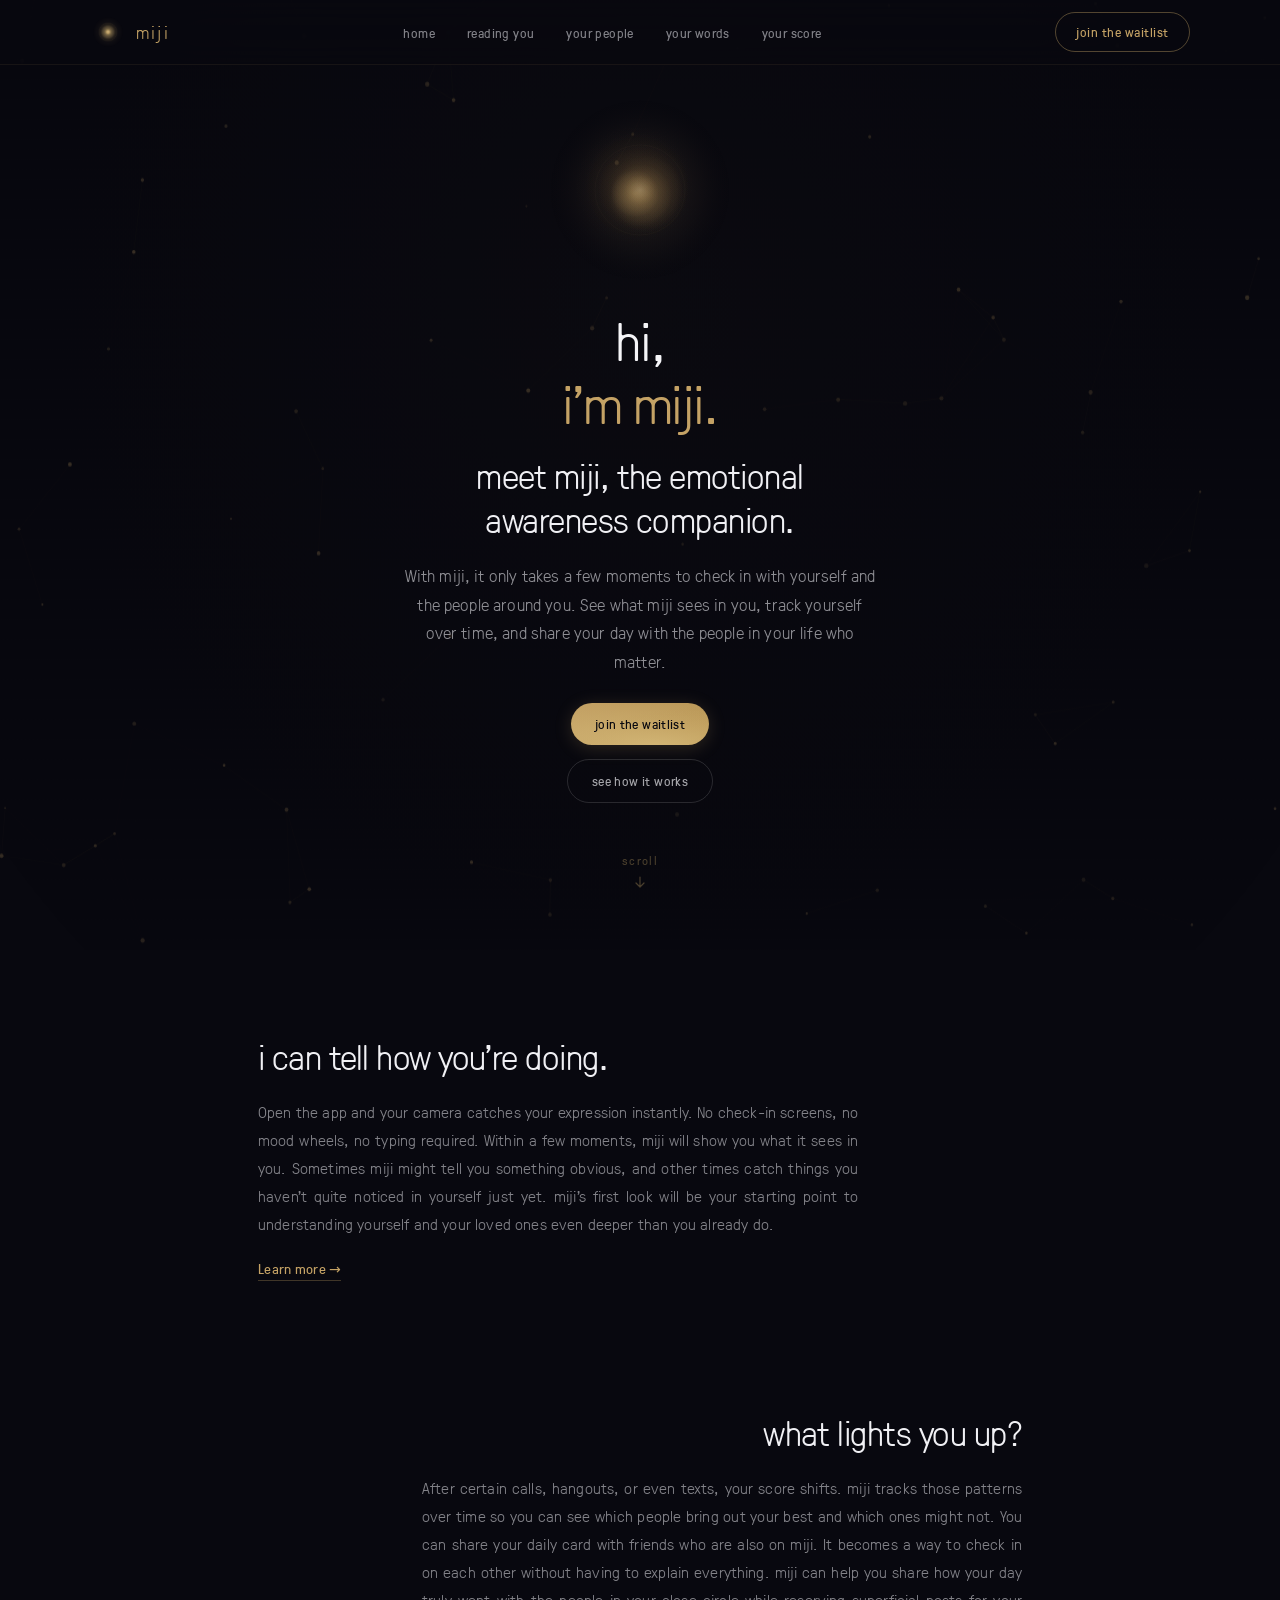
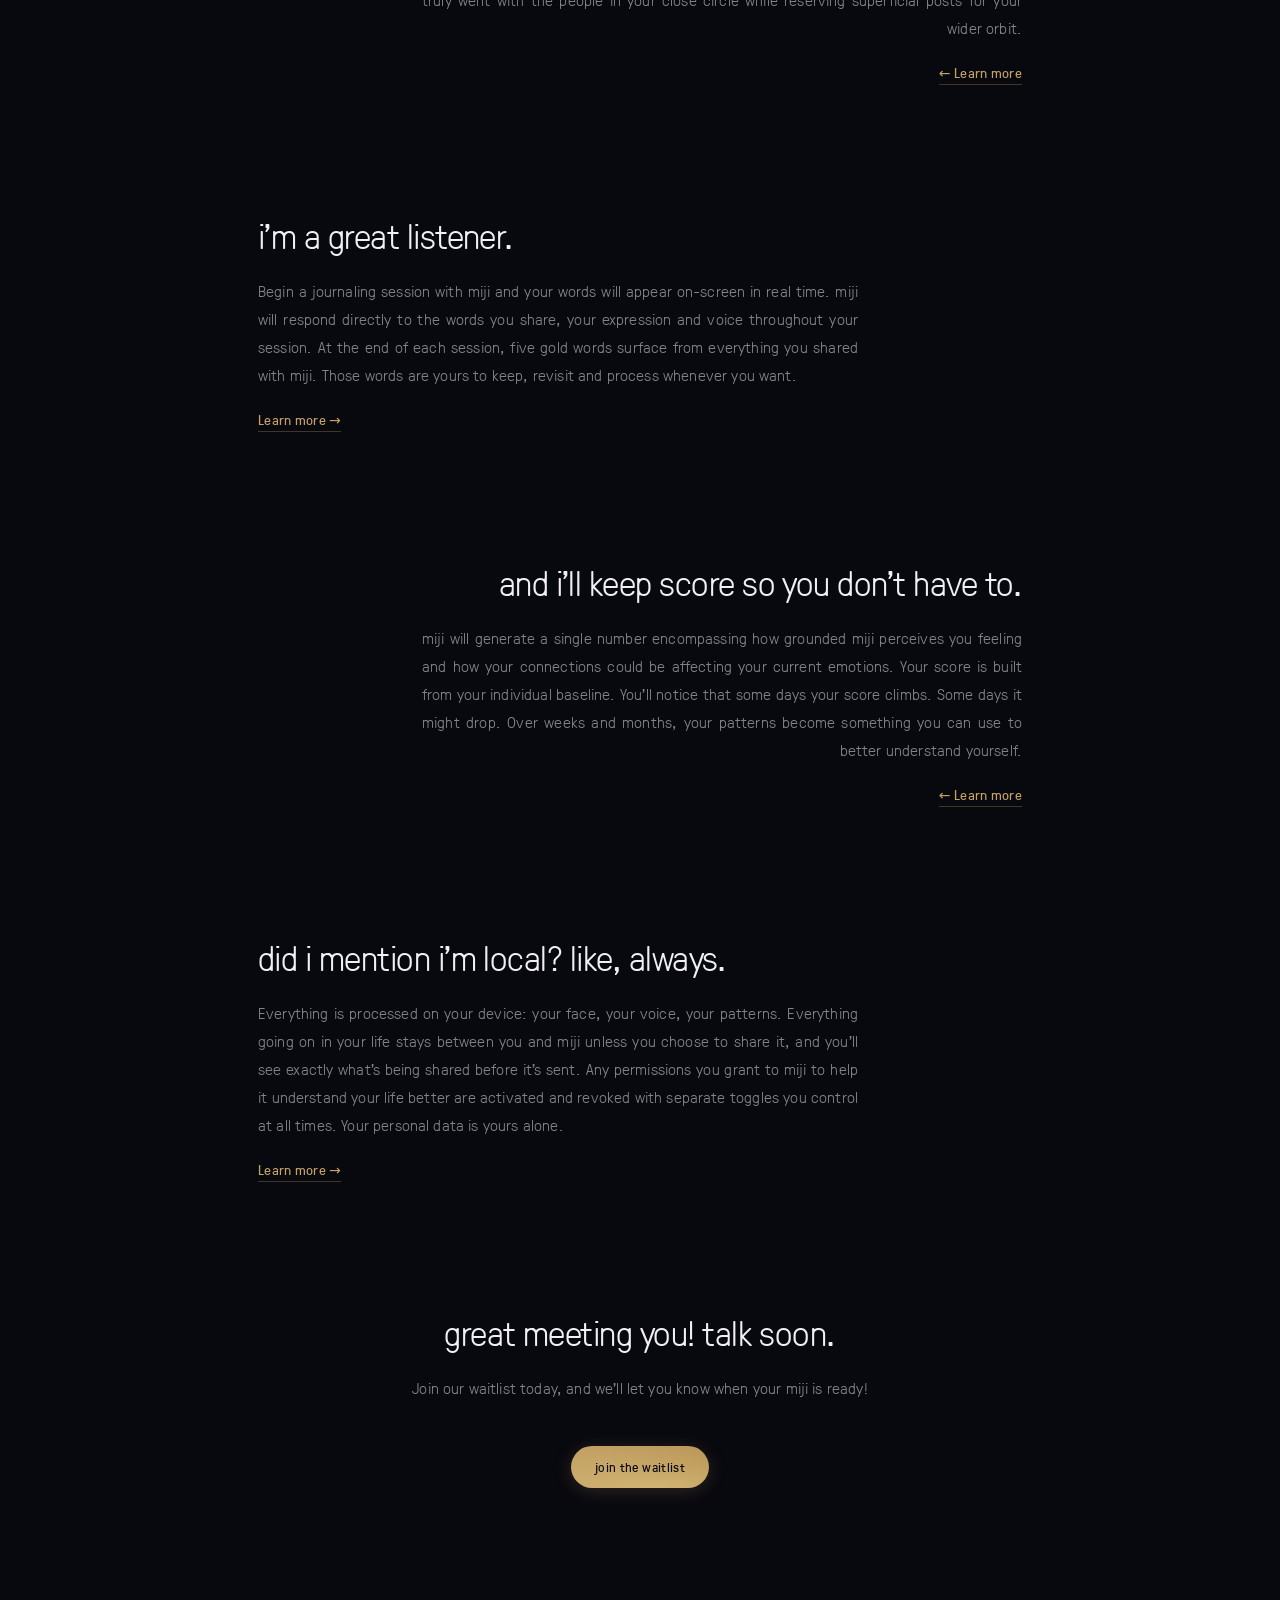
==== commit 80222276: "Update index.html" ====
--- a/index.html
+++ b/index.html
@@ -5,14 +5,14 @@
   <meta name="viewport" content="width=device-width, initial-scale=1.0, maximum-scale=1.0, user-scalable=no, viewport-fit=cover">
   <meta name="apple-mobile-web-app-capable" content="yes">
   <meta name="apple-mobile-web-app-status-bar-style" content="black-translucent">
-  <title>see yourself clearly</title>
+  <title>miji — see yourself clearly</title>
   <meta name="description" content="Meet miji, the first emotional awareness companion. Check in with yourself and your people within a few moments.">
   <meta name="theme-color" content="#08080F">
   <link rel="icon" type="image/x-icon" href="favicon.ico">
   <link rel="icon" type="image/svg+xml" href="favicon.svg">
   <link rel="apple-touch-icon" href="apple-touch-icon.png">
   <link rel="manifest" href="manifest.json">
-  <meta property="og:title" content="see yourself clearly">
+  <meta property="og:title" content="miji — see yourself clearly">
   <meta property="og:description" content="Meet miji, the first emotional awareness companion. Check in with yourself and your people within a few moments.">
   <meta property="og:type" content="website">
   <meta property="og:url" content="https://miji.one">
@@ -20,7 +20,7 @@
   <meta property="og:image:width" content="1200">
   <meta property="og:image:height" content="630">
   <meta name="twitter:card" content="summary_large_image">
-  <meta name="twitter:title" content="see yourself clearly">
+  <meta name="twitter:title" content="miji — see yourself clearly">
   <meta name="twitter:description" content="Meet miji, the first emotional awareness companion.">
   <meta name="twitter:image" content="https://co3one.github.io/og-preview.png">
   <link rel="stylesheet" href="css/style.css">
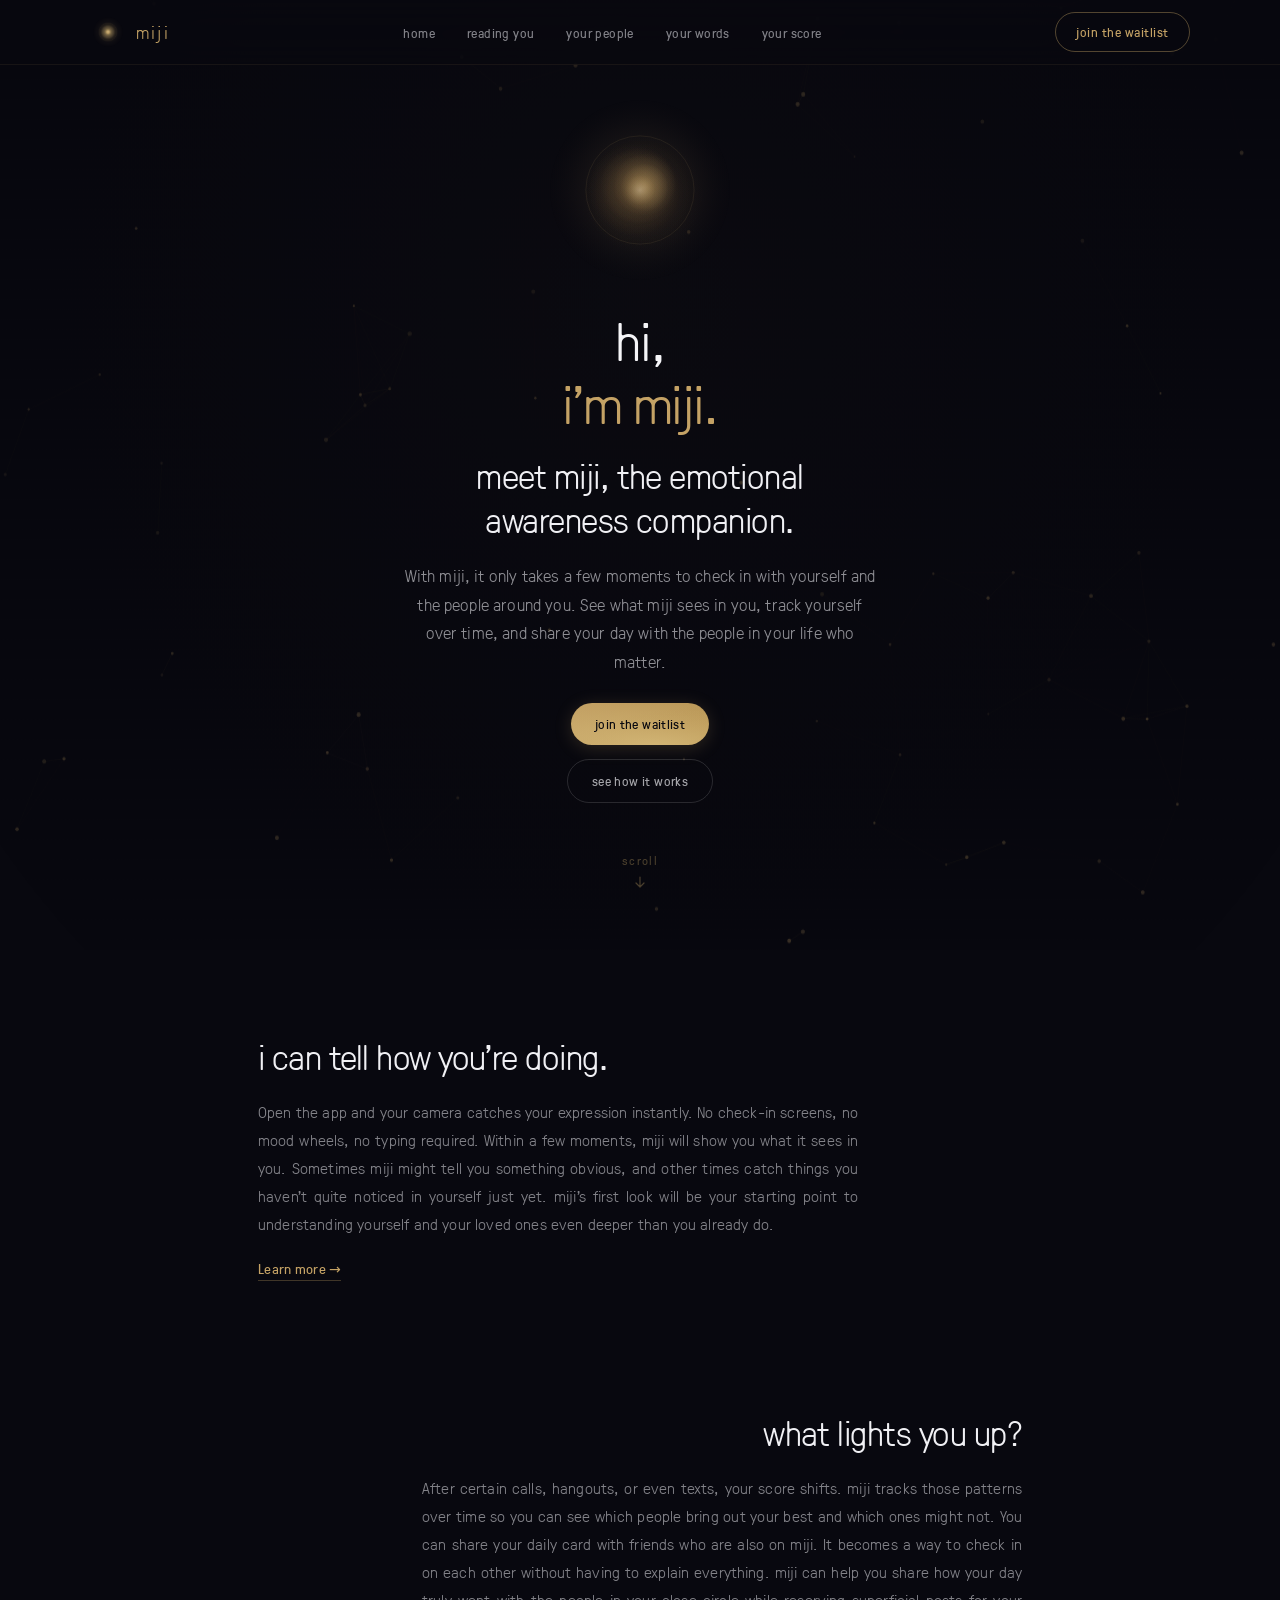
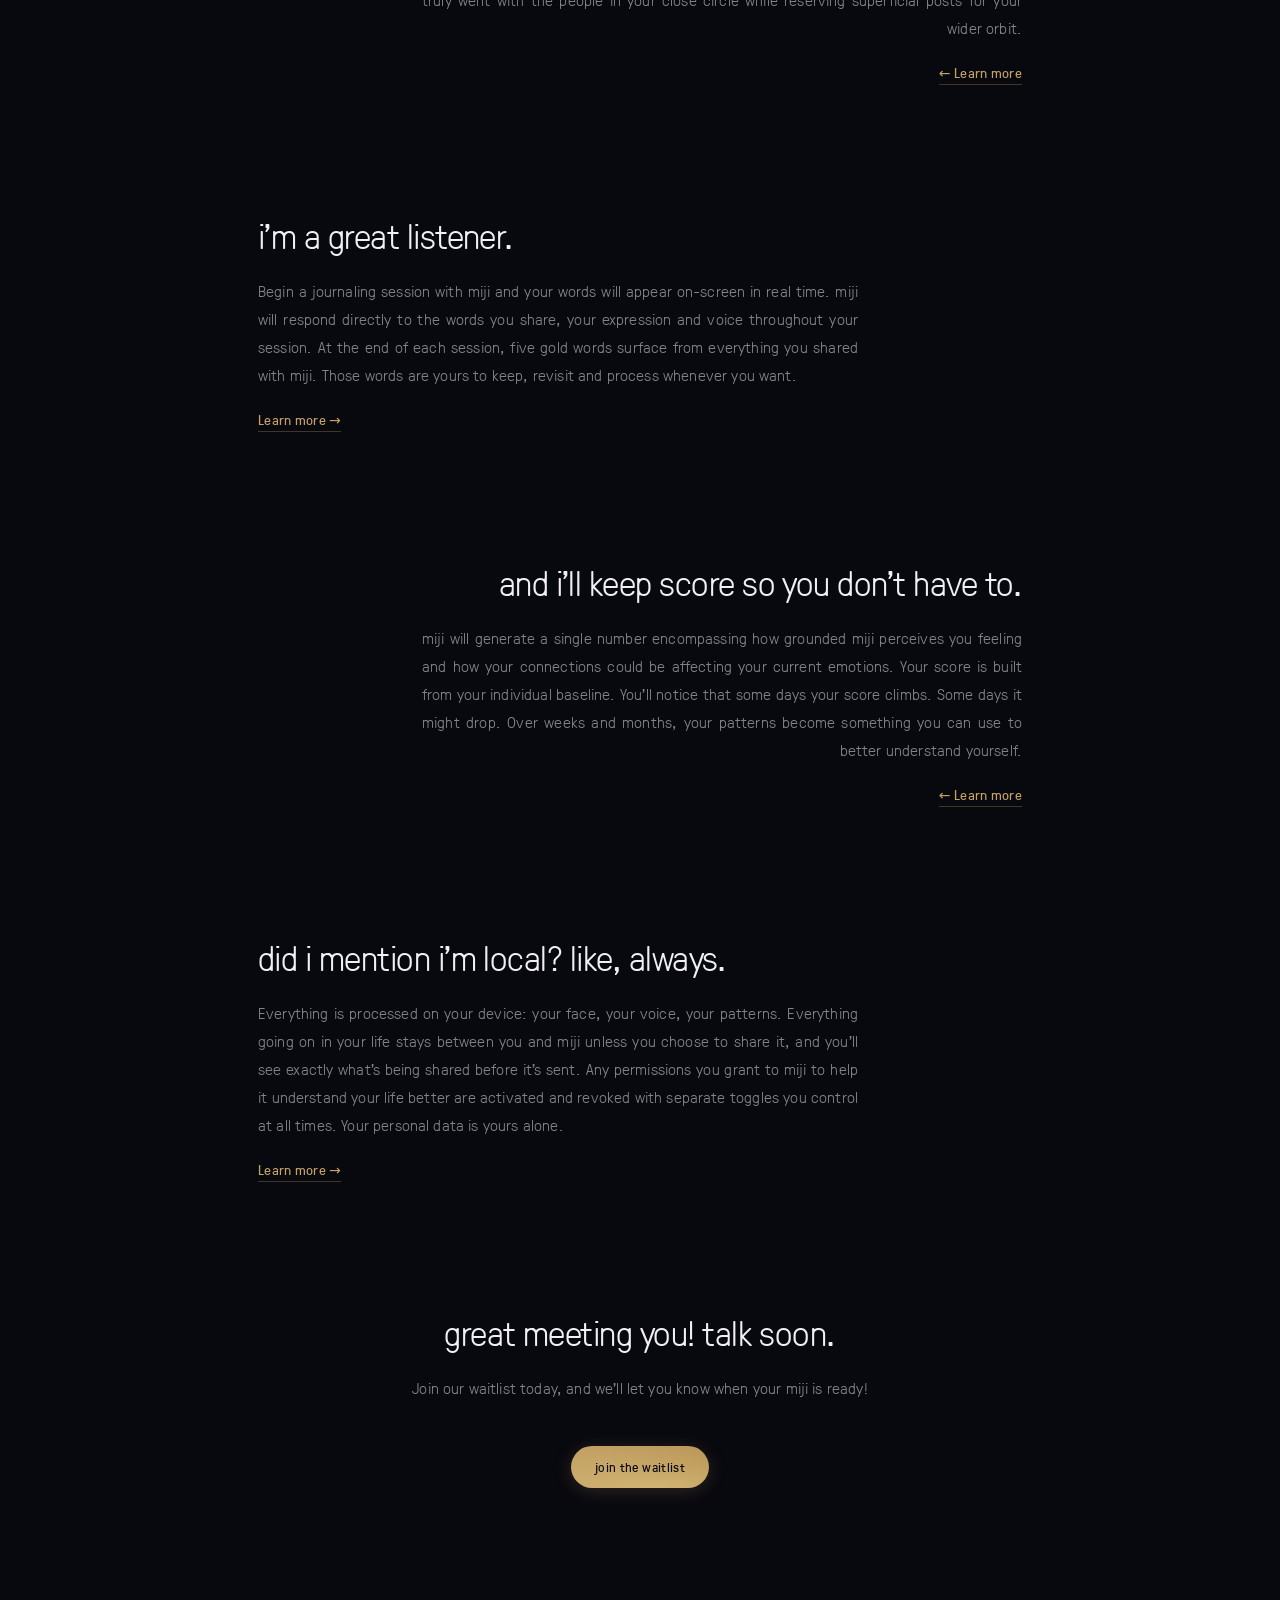
==== commit 0a41784e: "Add files via upload" ====
--- a/index.html
+++ b/index.html
@@ -5,14 +5,14 @@
   <meta name="viewport" content="width=device-width, initial-scale=1.0, maximum-scale=1.0, user-scalable=no, viewport-fit=cover">
   <meta name="apple-mobile-web-app-capable" content="yes">
   <meta name="apple-mobile-web-app-status-bar-style" content="black-translucent">
-  <title>miji — see yourself clearly</title>
+  <title>miji sees me.</title>
   <meta name="description" content="Meet miji, the first emotional awareness companion. Check in with yourself and your people within a few moments.">
   <meta name="theme-color" content="#08080F">
   <link rel="icon" type="image/x-icon" href="favicon.ico">
   <link rel="icon" type="image/svg+xml" href="favicon.svg">
   <link rel="apple-touch-icon" href="apple-touch-icon.png">
   <link rel="manifest" href="manifest.json">
-  <meta property="og:title" content="miji — see yourself clearly">
+  <meta property="og:title" content="miji sees me.">
   <meta property="og:description" content="Meet miji, the first emotional awareness companion. Check in with yourself and your people within a few moments.">
   <meta property="og:type" content="website">
   <meta property="og:url" content="https://miji.one">
@@ -20,7 +20,7 @@
   <meta property="og:image:width" content="1200">
   <meta property="og:image:height" content="630">
   <meta name="twitter:card" content="summary_large_image">
-  <meta name="twitter:title" content="miji — see yourself clearly">
+  <meta name="twitter:title" content="miji sees me.">
   <meta name="twitter:description" content="Meet miji, the first emotional awareness companion.">
   <meta name="twitter:image" content="https://co3one.github.io/og-preview.png">
   <link rel="stylesheet" href="css/style.css">
@@ -444,6 +444,109 @@
 
 
   <!-- ====== PAGE: PRIVACY ====== -->
+  <div class="page" id="page-press">
+
+    <div class="page-hero">
+      <div class="wrap">
+        <div class="mini-hero">
+          <a href="#" data-page="home" class="mini-orb-wrap">
+            <canvas class="mini-orb" width="90" height="90"></canvas>
+          </a>
+          <h2 class="mini-tagline"><span class="mini-line1">hi,</span><span class="mini-line2">i'm miji.</span></h2>
+        </div>
+        <p class="statement">
+          press and brand
+        </p>
+      </div>
+    </div>
+
+    <div class="block">
+      <div class="wrap">
+
+        <p class="aside">
+          Everything you need to write about miji or use our brand in your work. All assets follow our brand usage guidelines. Always write "miji" in lowercase and never capitalize the M. The parent company is CO3 ONE. For press inquiries, reach us at press@co3.one.
+        </p>
+
+        <div class="divider"></div>
+
+        <h3 class="item-title">brand guide</h3>
+        <p class="aside">
+          Two-page visual reference covering correct logo usage, our full color palette, typography specs, clear space rules, and minimum sizes. Start here before using any of our assets.
+        </p>
+        <p class="press-download">
+          <a href="press/miji-brand-guide.pdf" target="_blank" class="btn btn-ghost press-btn">brand usage guide <span class="press-format">pdf</span></a>
+        </p>
+
+        <div class="divider"></div>
+
+        <h3 class="item-title">logos</h3>
+        <p class="aside">
+          Logomark, wordmark, and horizontal and stacked lockups. Includes SVG source files for infinite scaling plus 512px and 1200px PNGs for web. Color, white, and black variants on both dark and transparent backgrounds.
+        </p>
+        <p class="press-download">
+          <a href="press/miji-logos.zip" class="btn btn-ghost press-btn">download logos <span class="press-format">zip</span></a>
+        </p>
+
+        <div class="divider"></div>
+
+        <h3 class="item-title">press documents</h3>
+        <p class="aside">
+          Company fact sheet, press release, detailed product overview, and media FAQ. Everything a journalist or partner needs to understand what miji is and how it works.
+        </p>
+        <p class="press-download">
+          <a href="press/miji-press-documents.zip" class="btn btn-ghost press-btn">download press kit <span class="press-format">zip</span></a>
+        </p>
+
+        <div class="divider"></div>
+
+        <h3 class="item-title">social media</h3>
+        <p class="aside">
+          Pre-sized profile images and banners for all major platforms. Covers Open Graph, Twitter cards, Facebook, Instagram, LinkedIn, and YouTube.
+        </p>
+        <p class="press-download">
+          <a href="press/miji-social-media.zip" class="btn btn-ghost press-btn">download social assets <span class="press-format">zip</span></a>
+        </p>
+
+        <div class="divider"></div>
+
+        <h3 class="item-title">color palette</h3>
+        <div class="press-swatches">
+          <div class="press-swatch" style="background: #C4A265;"><span class="swatch-label">gold<br>#C4A265</span></div>
+          <div class="press-swatch" style="background: #08080F; border: 1px solid rgba(196,162,101,0.15);"><span class="swatch-label swatch-light">dark<br>#08080F</span></div>
+          <div class="press-swatch" style="background: #FFF0D2;"><span class="swatch-label">cream<br>#FFF0D2</span></div>
+          <div class="press-swatch" style="background: #D4B878;"><span class="swatch-label">mid gold<br>#D4B878</span></div>
+          <div class="press-swatch" style="background: #EBA065;"><span class="swatch-label">orange<br>#EBA065</span></div>
+          <div class="press-swatch" style="background: #6868A0;"><span class="swatch-label swatch-light">blue<br>#6868A0</span></div>
+        </div>
+
+        <div class="divider"></div>
+
+        <h3 class="item-title">typography</h3>
+        <p class="aside">
+          GT Pressura is our sole typeface. Light (300) for body text and the wordmark. Regular (400) for labels and UI elements. Bold (700) for headlines and emphasis. Always lowercase. The font is licensed and not available for redistribution.
+        </p>
+
+        <div class="divider"></div>
+
+        <h3 class="item-title">contact</h3>
+        <p class="aside">
+          For press inquiries, partnership requests, or asset questions, email press@co3.one. We typically respond within one business day.
+        </p>
+
+      </div>
+    </div>
+
+    <div class="block">
+      <div class="wrap">
+        <div class="page-next">
+          <a href="#" data-page="home" class="btn btn-ghost">back to home →</a>
+        </div>
+      </div>
+    </div>
+
+  </div>
+
+
   <div class="page" id="page-privacy">
 
     <div class="page-hero">
@@ -640,6 +743,7 @@
         <a href="https://www.co3.one/" target="_blank">&copy; 2026 CO3 ONE</a>
       </div>
       <div class="footer-links">
+        <a href="#" data-page="press">press</a>
         <a href="#" data-page="privacy">privacy</a>
         <a href="#" data-page="terms">terms</a>
         <a href="#" class="contact-trigger">contact</a>
--- a/css/style.css
+++ b/css/style.css
@@ -891,6 +891,58 @@
 }
 
 
+/* ---------- Press Page ---------- */
+.press-download {
+  margin-top: 16px;
+}
+
+.press-btn {
+  display: inline-flex;
+  align-items: center;
+  gap: 10px;
+}
+
+.press-format {
+  font-size: 0.62rem;
+  font-weight: 400;
+  letter-spacing: 0.06em;
+  text-transform: uppercase;
+  color: rgba(196, 162, 101, 0.5);
+  border: 1px solid rgba(196, 162, 101, 0.2);
+  border-radius: 4px;
+  padding: 2px 6px;
+  line-height: 1;
+}
+
+.press-swatches {
+  display: flex;
+  gap: 10px;
+  margin-top: 16px;
+  flex-wrap: wrap;
+}
+
+.press-swatch {
+  width: 100px;
+  height: 72px;
+  border-radius: 10px;
+  display: flex;
+  align-items: flex-end;
+  padding: 8px 10px;
+}
+
+.swatch-label {
+  font-size: 0.62rem;
+  font-weight: 400;
+  letter-spacing: 0.03em;
+  line-height: 1.35;
+  color: #08080F;
+}
+
+.swatch-label.swatch-light {
+  color: rgba(232, 232, 236, 0.7);
+}
+
+
 /* ---------- Page Next Button ---------- */
 .page-next {
   margin-top: 56px;
@@ -1447,6 +1499,16 @@
     font-size: 0.38rem;
   }
 
+  /* Press swatches */
+  .press-swatches {
+    gap: 8px;
+  }
+
+  .press-swatch {
+    width: calc(33.33% - 6px);
+    height: 64px;
+  }
+
   /* Footer */
   .footer-inner {
     flex-direction: column;
@@ -1567,6 +1629,27 @@
     font-size: 0.32rem;
   }
 
+  /* Press swatches */
+  .press-swatches {
+    gap: 6px;
+  }
+
+  .press-swatch {
+    width: calc(33.33% - 4px);
+    height: 56px;
+    border-radius: 8px;
+    padding: 6px 8px;
+  }
+
+  .swatch-label {
+    font-size: 0.55rem;
+  }
+
+  .press-btn {
+    font-size: 0.72rem;
+    padding: 8px 18px;
+  }
+
   /* Buttons */
   .btn {
     font-size: 0.75rem;
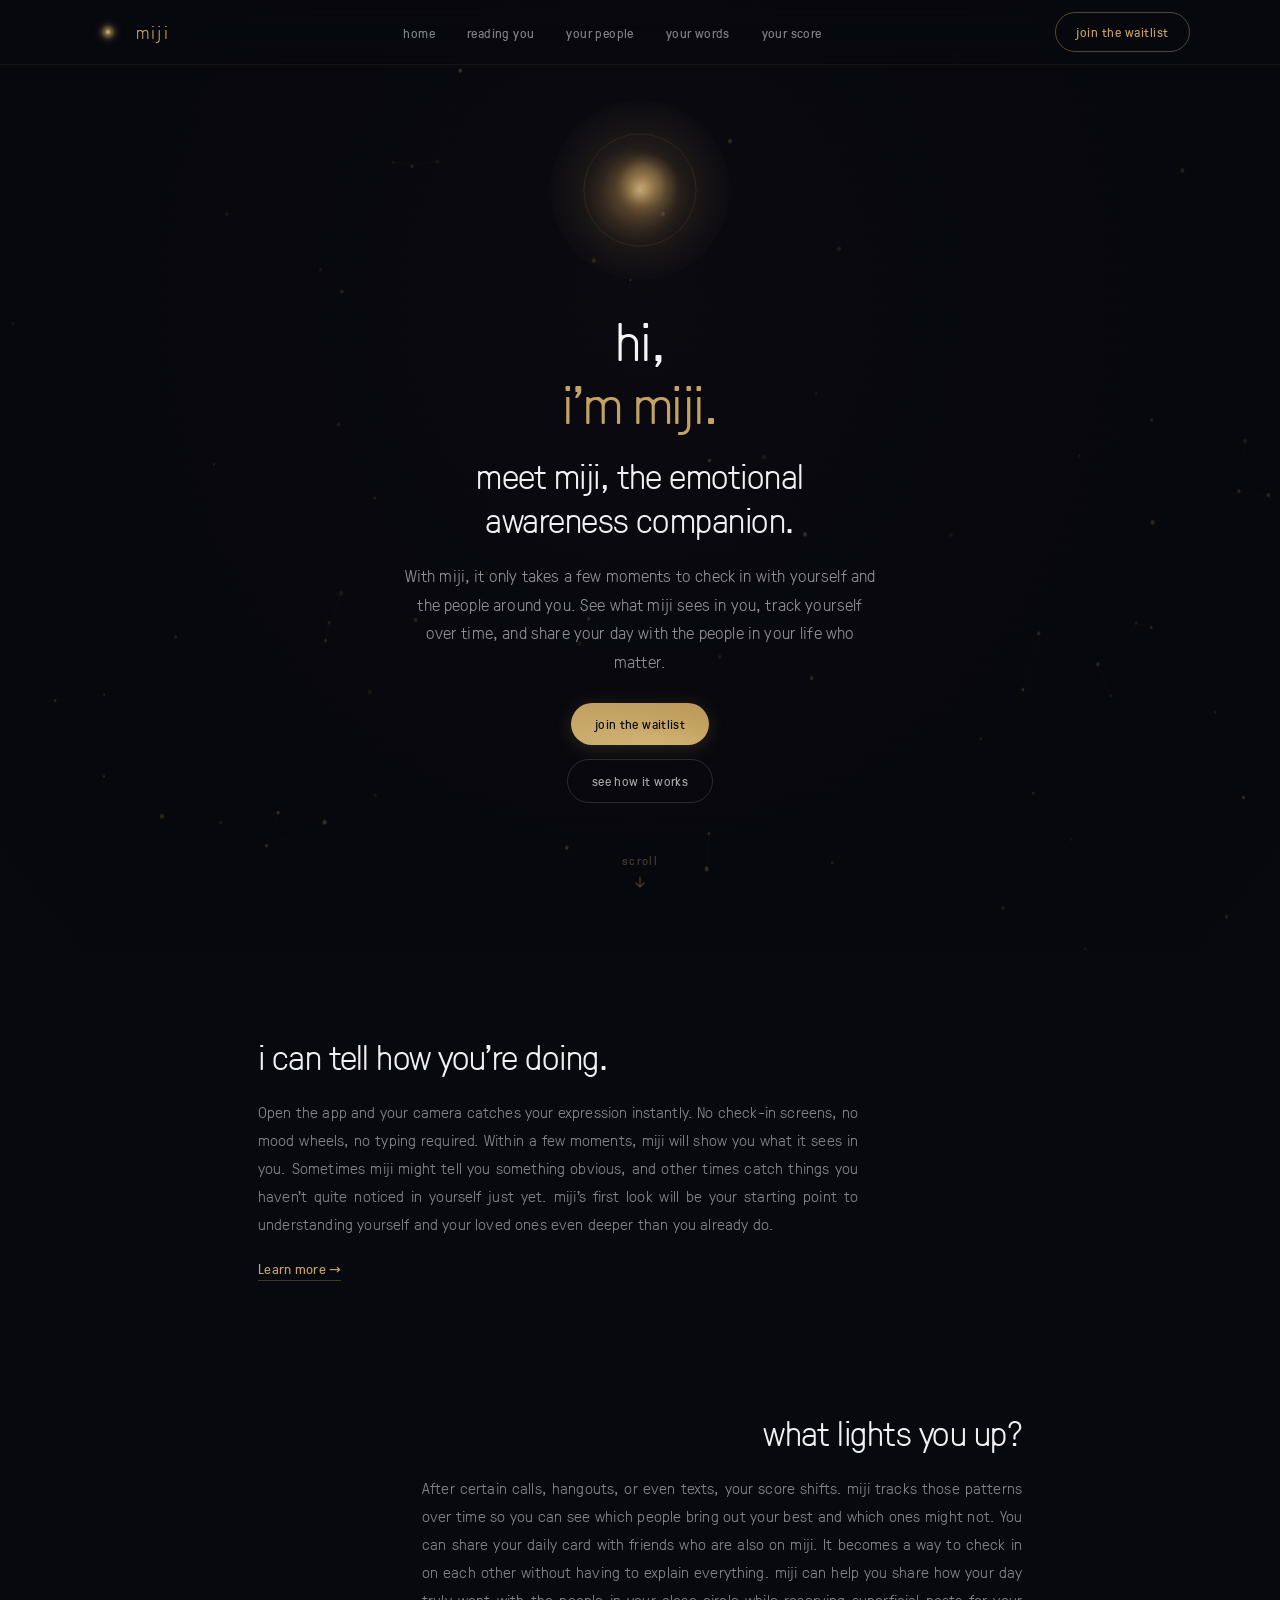
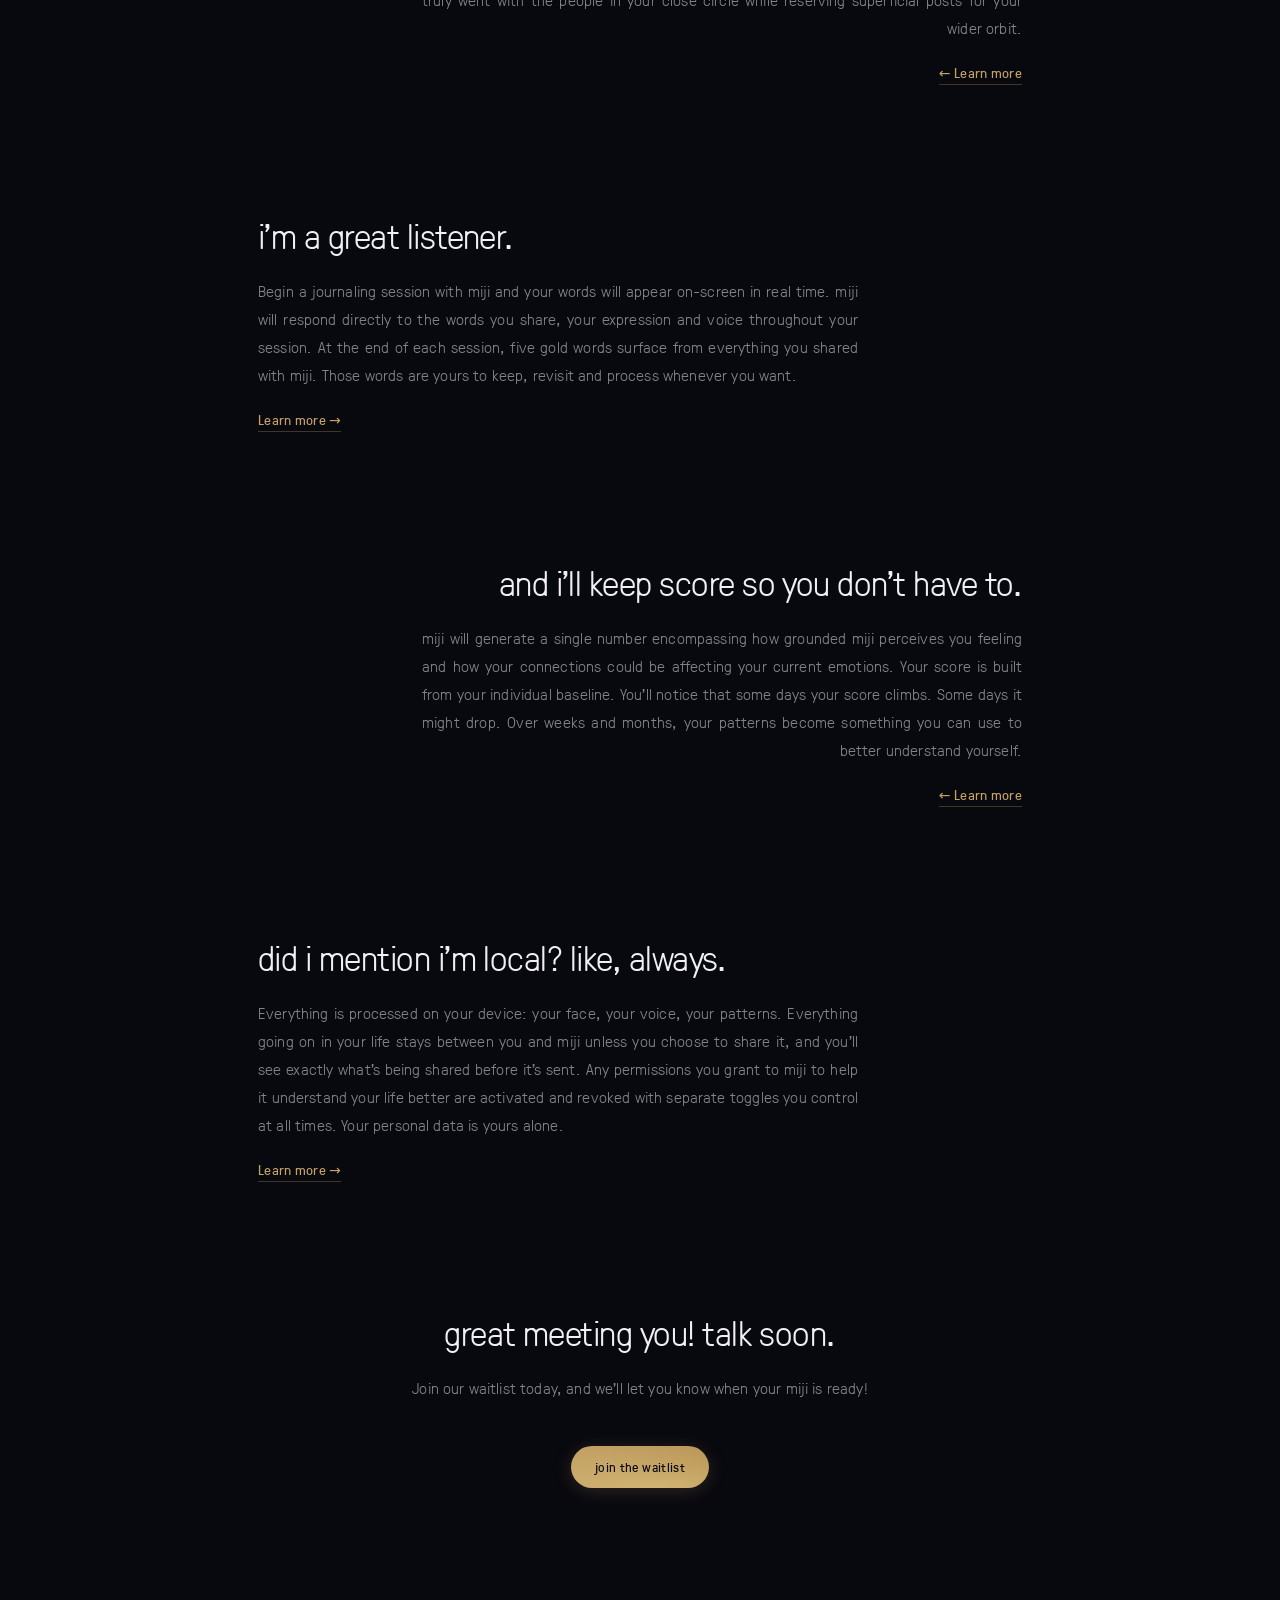
==== commit 73d1136f: "Add files via upload" ====
--- a/index.html
+++ b/index.html
@@ -512,11 +512,12 @@
         <h3 class="item-title">color palette</h3>
         <div class="press-swatches">
           <div class="press-swatch" style="background: #C4A265;"><span class="swatch-label">gold<br>#C4A265</span></div>
+          <div class="press-swatch" style="background: #B89555;"><span class="swatch-label">deep gold<br>#B89555</span></div>
           <div class="press-swatch" style="background: #08080F; border: 1px solid rgba(196,162,101,0.15);"><span class="swatch-label swatch-light">dark<br>#08080F</span></div>
-          <div class="press-swatch" style="background: #FFF0D2;"><span class="swatch-label">cream<br>#FFF0D2</span></div>
-          <div class="press-swatch" style="background: #D4B878;"><span class="swatch-label">mid gold<br>#D4B878</span></div>
-          <div class="press-swatch" style="background: #EBA065;"><span class="swatch-label">orange<br>#EBA065</span></div>
-          <div class="press-swatch" style="background: #6868A0;"><span class="swatch-label swatch-light">blue<br>#6868A0</span></div>
+          <div class="press-swatch" style="background: #12121A; border: 1px solid rgba(196,162,101,0.12);"><span class="swatch-label swatch-light">surface<br>#12121A</span></div>
+          <div class="press-swatch" style="background: #F5F5F8;"><span class="swatch-label">bright<br>#F5F5F8</span></div>
+          <div class="press-swatch" style="background: #F0F0F4;"><span class="swatch-label">headline<br>#F0F0F4</span></div>
+          <div class="press-swatch" style="background: #E8E8EC;"><span class="swatch-label">body<br>#E8E8EC</span></div>
         </div>
 
         <div class="divider"></div>
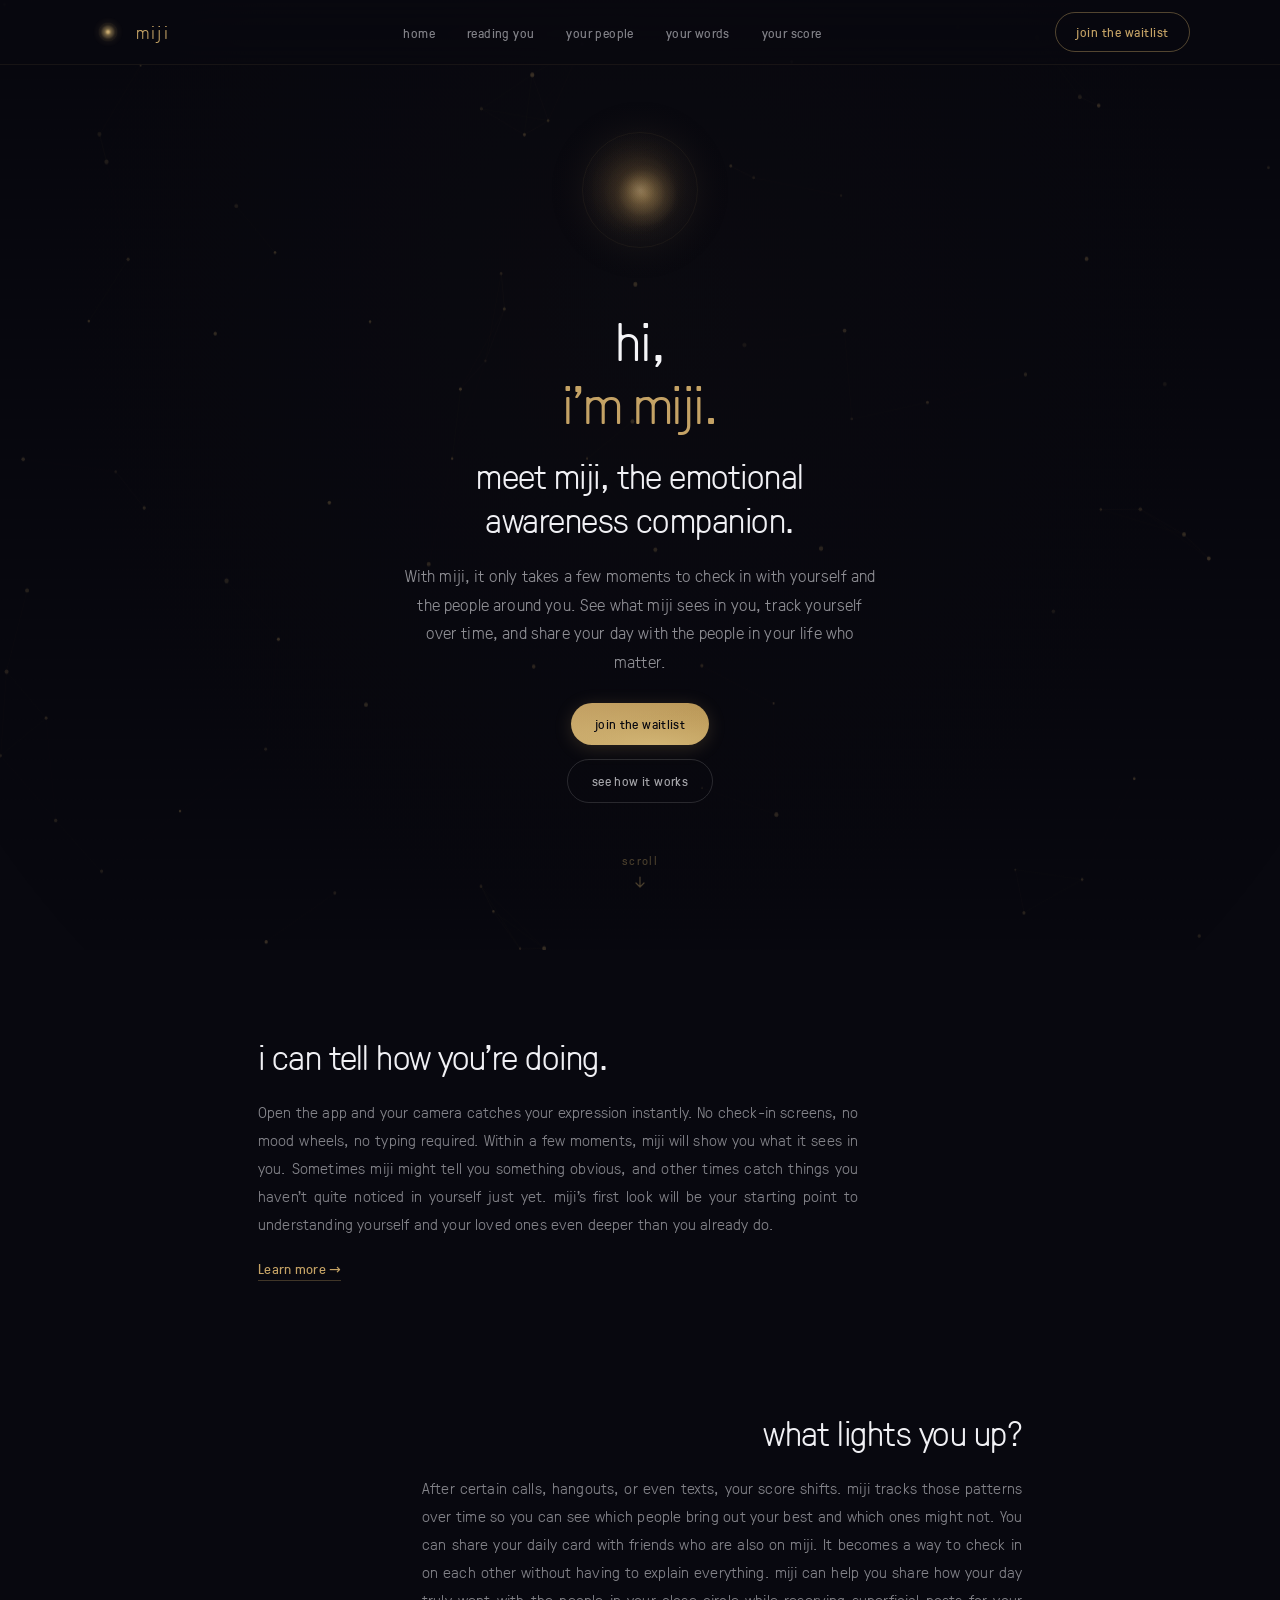
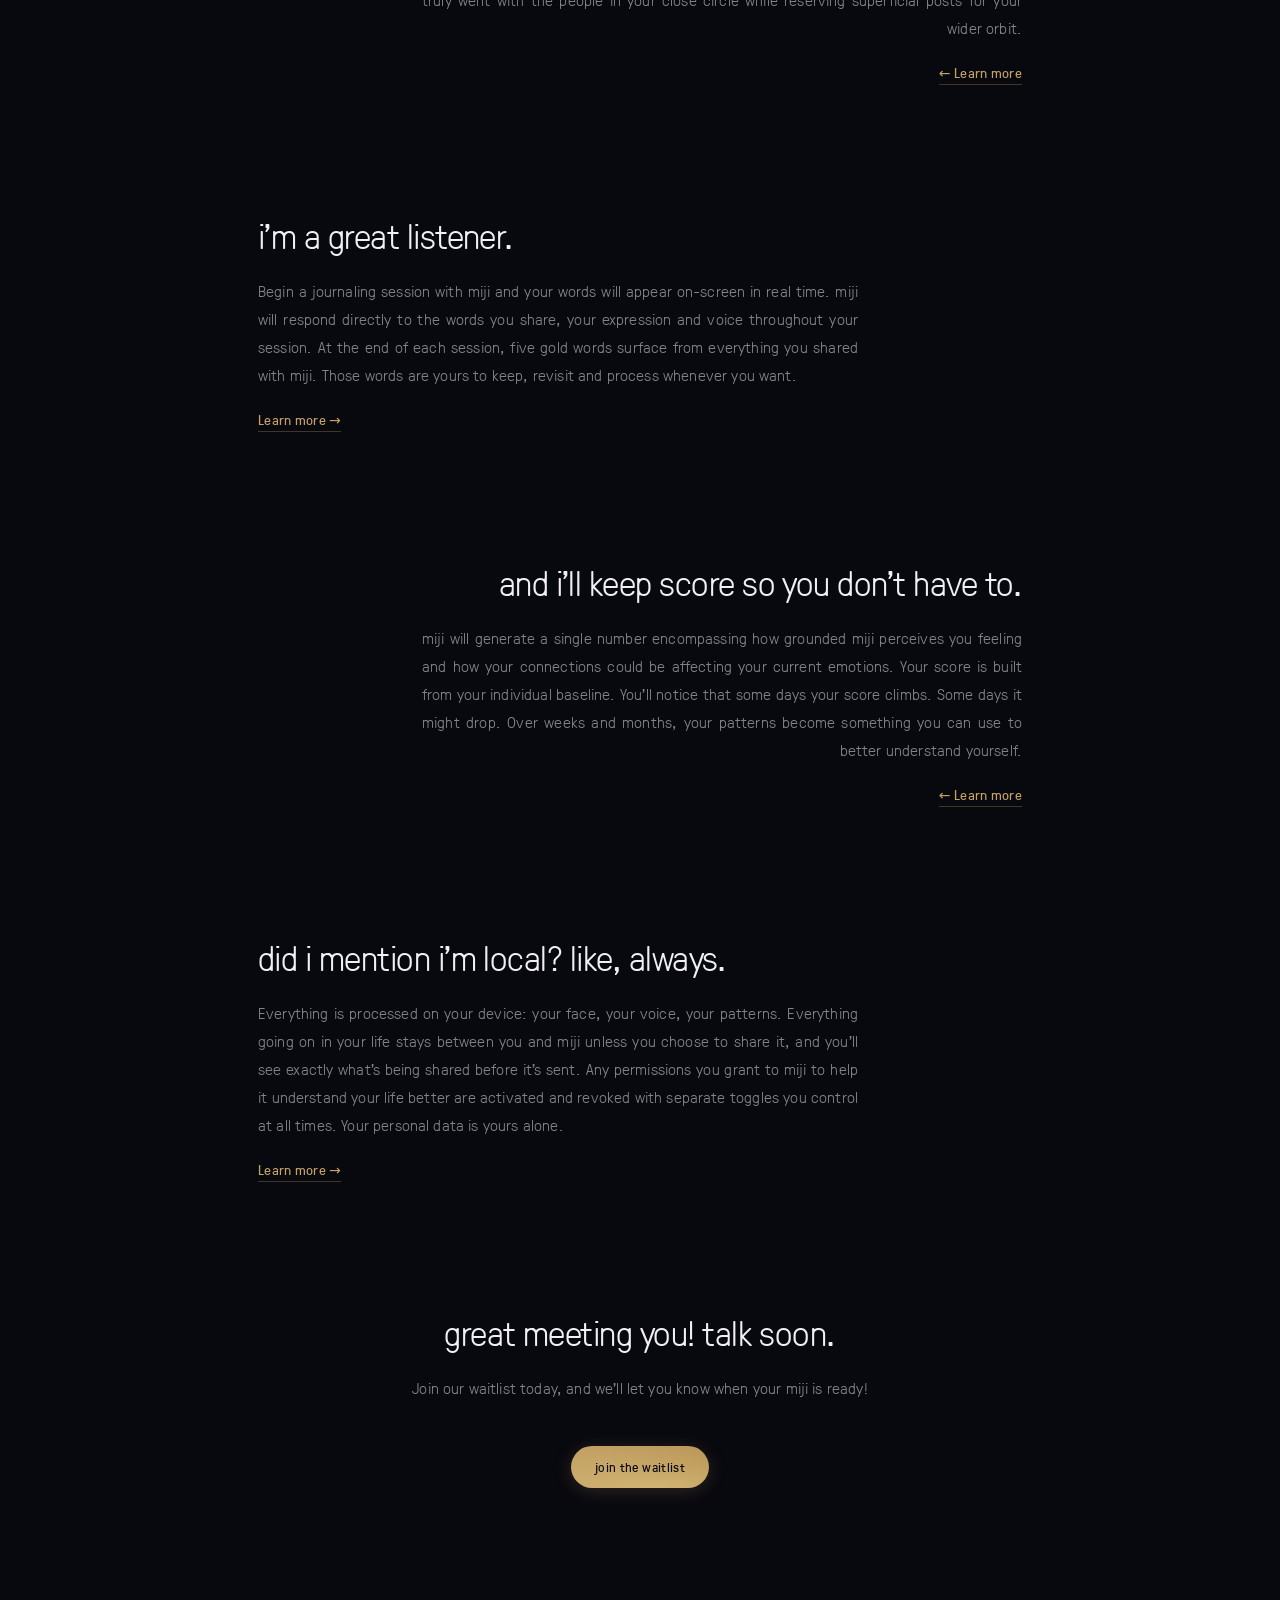
==== commit 62b91d41: "Add files via upload" ====
--- a/index.html
+++ b/index.html
@@ -5,14 +5,14 @@
   <meta name="viewport" content="width=device-width, initial-scale=1.0, maximum-scale=1.0, user-scalable=no, viewport-fit=cover">
   <meta name="apple-mobile-web-app-capable" content="yes">
   <meta name="apple-mobile-web-app-status-bar-style" content="black-translucent">
-  <title>miji sees me.</title>
+  <title>miji — see yourself clearly.</title>
   <meta name="description" content="Meet miji, the first emotional awareness companion. Check in with yourself and your people within a few moments.">
   <meta name="theme-color" content="#08080F">
   <link rel="icon" type="image/x-icon" href="favicon.ico">
   <link rel="icon" type="image/svg+xml" href="favicon.svg">
   <link rel="apple-touch-icon" href="apple-touch-icon.png">
   <link rel="manifest" href="manifest.json">
-  <meta property="og:title" content="miji sees me.">
+  <meta property="og:title" content="miji — see yourself clearly.">
   <meta property="og:description" content="Meet miji, the first emotional awareness companion. Check in with yourself and your people within a few moments.">
   <meta property="og:type" content="website">
   <meta property="og:url" content="https://miji.one">
@@ -20,7 +20,7 @@
   <meta property="og:image:width" content="1200">
   <meta property="og:image:height" content="630">
   <meta name="twitter:card" content="summary_large_image">
-  <meta name="twitter:title" content="miji sees me.">
+  <meta name="twitter:title" content="miji — see yourself clearly.">
   <meta name="twitter:description" content="Meet miji, the first emotional awareness companion.">
   <meta name="twitter:image" content="https://co3one.github.io/og-preview.png">
   <link rel="stylesheet" href="css/style.css">
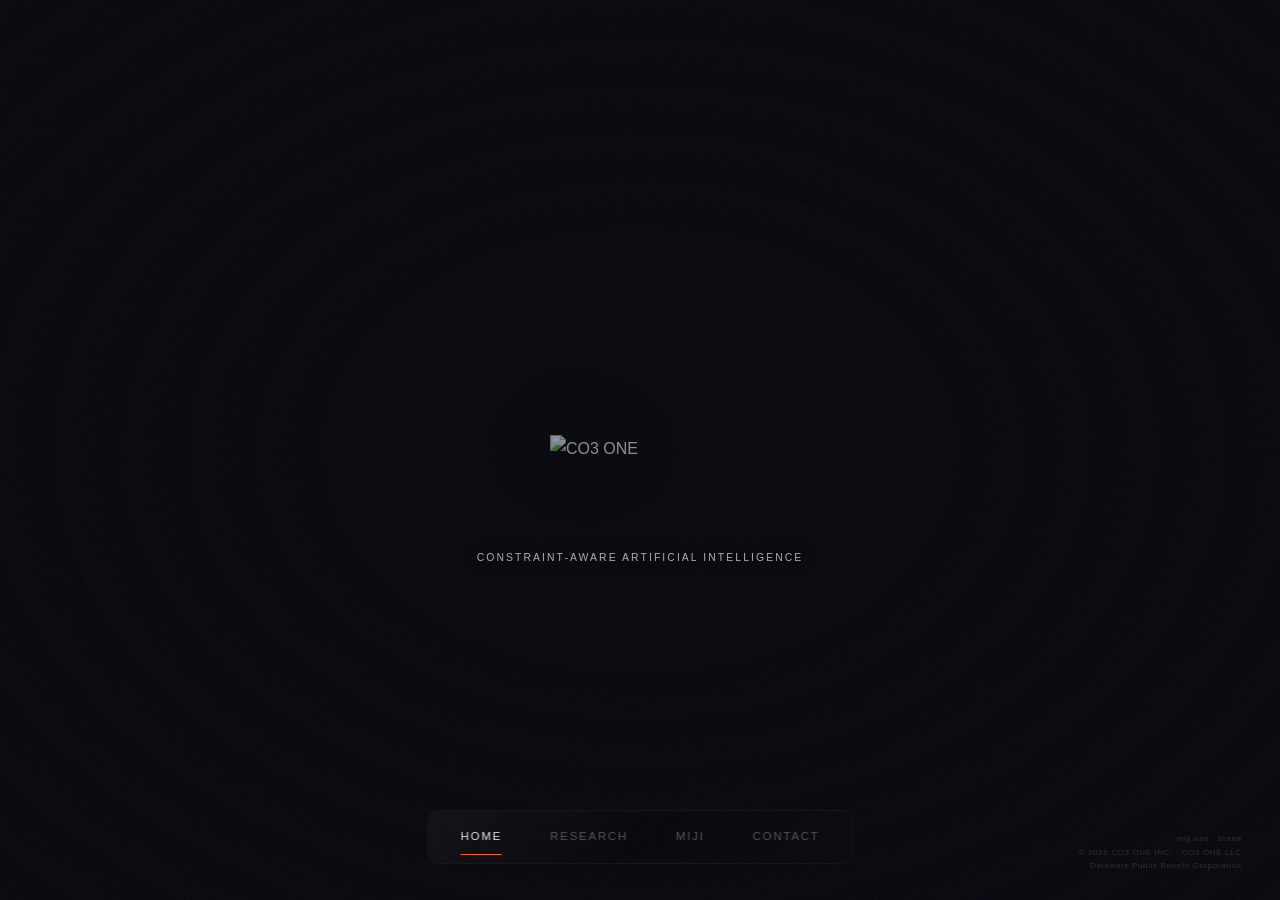
==== commit c736796f: "Add files via upload" ====
--- a/index.html
+++ b/index.html
@@ -2,756 +2,220 @@
 <html lang="en">
 <head>
   <meta charset="UTF-8">
-  <meta name="viewport" content="width=device-width, initial-scale=1.0, maximum-scale=1.0, user-scalable=no, viewport-fit=cover">
+  <meta name="viewport" content="width=device-width, initial-scale=1.0, user-scalable=no">
+  <title>CO3 ONE | Constraint-Aware Artificial Intelligence</title>
+  <meta name="description" content="Constraint-aware systems, standards, and infrastructure for safety and accountability in artificial intelligence across high-stakes environments.">
+  <meta name="theme-color" content="#0a0a10">
+  <meta property="og:title" content="CO3 ONE | Constraint-Aware Artificial Intelligence">
+  <meta property="og:description" content="Constraint-aware systems, standards, and infrastructure for safety and accountability in artificial intelligence across high-stakes environments.">
+  <meta property="og:image" content="https://co3.one/img/og-image.png">
+  <meta property="og:image:width" content="1200">
+  <meta property="og:image:height" content="630">
+  <meta property="og:url" content="https://co3.one">
+  <meta property="og:type" content="website">
+  <meta property="og:site_name" content="CO3 ONE">
+  <meta name="twitter:card" content="summary_large_image">
+  <meta name="twitter:title" content="CO3 ONE | Constraint-Aware Artificial Intelligence">
+  <meta name="twitter:description" content="Constraint-aware systems, standards, and infrastructure for safety and accountability in artificial intelligence across high-stakes environments.">
+  <meta name="twitter:image" content="https://co3.one/img/og-image.png">
+  <link rel="icon" type="image/x-icon" href="img/favicon.ico">
+  <link rel="icon" type="image/png" sizes="32x32" href="img/favicon-32x32.png">
+  <link rel="icon" type="image/png" sizes="16x16" href="img/favicon-16x16.png">
+  <link rel="apple-touch-icon" sizes="180x180" href="img/apple-touch-icon.png">
+  <link rel="manifest" href="site.webmanifest">
+  <meta name="msapplication-TileColor" content="#0a0a10">
+  <meta name="msapplication-TileImage" content="img/mstile-150x150.png">
   <meta name="apple-mobile-web-app-capable" content="yes">
   <meta name="apple-mobile-web-app-status-bar-style" content="black-translucent">
-  <title>miji — see yourself clearly.</title>
-  <meta name="description" content="Meet miji, the first emotional awareness companion. Check in with yourself and your people within a few moments.">
-  <meta name="theme-color" content="#08080F">
-  <link rel="icon" type="image/x-icon" href="favicon.ico">
-  <link rel="icon" type="image/svg+xml" href="favicon.svg">
-  <link rel="apple-touch-icon" href="apple-touch-icon.png">
-  <link rel="manifest" href="manifest.json">
-  <meta property="og:title" content="miji — see yourself clearly.">
-  <meta property="og:description" content="Meet miji, the first emotional awareness companion. Check in with yourself and your people within a few moments.">
-  <meta property="og:type" content="website">
-  <meta property="og:url" content="https://miji.one">
-  <meta property="og:image" content="https://co3one.github.io/og-preview.png">
-  <meta property="og:image:width" content="1200">
-  <meta property="og:image:height" content="630">
-  <meta name="twitter:card" content="summary_large_image">
-  <meta name="twitter:title" content="miji — see yourself clearly.">
-  <meta name="twitter:description" content="Meet miji, the first emotional awareness companion.">
-  <meta name="twitter:image" content="https://co3one.github.io/og-preview.png">
+  <meta name="apple-mobile-web-app-title" content="CO3 ONE">
+  <link rel="preload" href="fonts/sohne-buch.woff2" as="font" type="font/woff2" crossorigin>
+  <link rel="preload" href="fonts/sohne-breit-300.woff2" as="font" type="font/woff2" crossorigin>
+  <link rel="preload" href="fonts/sohne-breit-500.woff2" as="font" type="font/woff2" crossorigin>
+  <link rel="preload" href="fonts/gt-pressura-light.woff2" as="font" type="font/woff2" crossorigin>
   <link rel="stylesheet" href="css/style.css">
 </head>
 <body>
 
-  <!-- Background -->
-  <canvas id="bg-canvas"></canvas>
-
-  <!-- Nav -->
-  <nav class="nav">
-    <div class="nav-inner">
-      <a href="#" class="nav-logo" data-page="home">
-        <img src="img/logomark-128.png" alt="miji" class="nav-logo-img" width="36" height="36">
-        <span class="nav-label">miji</span>
-      </a>
-      <ul class="nav-links">
-        <li><a href="#" data-page="home">home</a></li>
-        <li><a href="#" data-page="face-read">reading you</a></li>
-        <li><a href="#" data-page="connections">your people</a></li>
-        <li><a href="#" data-page="journal">your words</a></li>
-        <li><a href="#" data-page="your-score">your score</a></li>
-        <li class="nav-cta-mobile"><a href="#" class="waitlist-trigger">join the waitlist</a></li>
-      </ul>
-      <a href="#" class="nav-cta waitlist-trigger">join the waitlist</a>
-      <button class="nav-toggle" aria-label="Menu">
-        <span></span><span></span><span></span>
-      </button>
+  <div id="scene-container"></div>
+  <!-- CRT overlays -->
+  <div class="ov-vignette"></div>
+  <div class="ov-noise"></div>
+  <div class="ov-scanlines"></div>
+
+  <!-- Logo: centered on home, fades on navigate -->
+  <div class="hero-logo visible">
+    <img src="img/co3-hero.png" alt="CO3 ONE" draggable="false">
+  </div>
+
+  <!-- Home: centered tagline -->
+  <div class="tagline visible">Constraint-aware artificial intelligence</div>
+
+  <!-- Other pages: top-left brand line (Co³ image + tagline on one line) -->
+  <div class="brand-line" id="brandLine">
+    <img class="bl-logo" src="img/co3-text-grey.png" alt="Co3" draggable="false">
+    <span class="bl-tag">Constraint-aware artificial intelligence</span>
+  </div>
+
+  <div class="transition-flash"></div>
+
+  <!-- HOME -->
+  <div id="home" class="page"></div>
+
+  <!-- RESEARCH (first in nav) -->
+  <div id="research" class="page">
+    <div class="page-inner rv">
+      <div class="r-item">
+        <div class="r-label">Framework</div>
+        <div class="r-title">RCOT</div>
+        <div class="r-desc">Restraint Continuity Observation Translation. Formal constraint-optimization architecture governing all system behavior. Evaluates margin-to-boundary scores across every operation, verifying that systems stay within authorized parameters. Applicable from consumer perception to classified document intelligence.</div>
+      </div>
+      <div class="r-div"></div>
+      <div class="r-item">
+        <div class="r-label">Patent Pending</div>
+        <div class="r-title">Constraint-Aware Trajectory Optimization</div>
+        <div class="r-desc">USPTO #19/448,772 · TTBC maximin selection. Decision architecture evaluating paths under formal constraints, selecting optimal trajectories while respecting safety boundaries at every step.</div>
+      </div>
+      <div class="r-div"></div>
+      <div class="r-item">
+        <div class="r-label">ARC-AGI-3 Benchmark</div>
+        <div class="r-title">~20% RHAE</div>
+        <div class="r-desc">Constraint-native architecture · Active entry</div>
+        <a href="https://arcprize.org/arc-agi/3" target="_blank" rel="noopener" class="r-link">arc-agi-3 <span class="arr">&rarr;</span></a>
+      </div>
+      <div class="r-div"></div>
+      <div class="r-item">
+        <div class="r-label">Systems</div>
+        <div class="r-title">TVAR 2.0</div>
+        <div class="r-desc">Real-time distributed cognitive perception engine. On-device facial landmark tracking across 42 points, vocal pattern analysis, and composite emotional scoring. Zero cloud dependency.</div>
+      </div>
+      <div class="r-div"></div>
+      <div class="r-item">
+        <div class="r-label">Infrastructure</div>
+        <div class="r-title">SENTINEL</div>
+        <div class="r-desc">Cryptographic audit layer. AES-256-GCM encryption at rest, immutable consent records with cryptographic timestamps, append-only tamper-detecting logs, compartmentalized access control. 486+ tests passing.</div>
+      </div>
     </div>
+  </div>
+
+  <!-- MIJI (product page, miji-verse) -->
+  <div id="product" class="page">
+    <div class="page-inner miji-verse rv">
+      <div class="m-greeting">hi, i'm miji.</div>
+      <div class="m-tagline">see yourself clearly.</div>
+      <p class="m-desc">the emotional awareness companion. it only takes a few moments to check in with yourself and the people around you. see what miji sees in you, track yourself over time, and share your day with the people in your life who matter.</p>
+      <div class="m-card-wrap">
+        <div class="m-card" data-mood="mid">
+          <div class="m-card-watermark">Lena</div>
+          <svg class="m-card-curve" viewBox="0 0 160 32" preserveAspectRatio="none">
+            <path class="m-curve-line" d="M0,22 C18,18 32,20 50,14 C62,10 72,18 88,16 C102,14 118,8 135,12 C148,15 155,10 160,8"/>
+            <circle class="m-curve-dot" cx="0" cy="0" r="1.8"/>
+          </svg>
+          <div class="m-card-content">
+            <div class="m-card-date"><span class="m-card-day">thursday</span><br>april 10</div>
+            <div class="m-card-score"><span class="m-score-ring"></span>64</div>
+            <div class="m-card-obs">getting there. one step at a time.</div>
+            <div class="m-card-brand">miji</div>
+          </div>
+        </div>
+      </div>
+      <a href="https://www.miji.one" target="_blank" rel="noopener" class="m-link">miji.one <span class="arr">&rarr;</span></a>
+    </div>
+  </div>
+
+  <!-- CONTACT -->
+  <div id="contact" class="page">
+    <div class="c-layout">
+      <div class="page-inner rv">
+        <div class="c-heading">Get in touch</div>
+        <form class="c-form" action="https://formsubmit.co/contact@co3.one" method="POST">
+          <input type="hidden" name="_captcha" value="true">
+          <input type="hidden" name="_subject" value="CO3 ONE Contact">
+          <input type="hidden" name="_template" value="table">
+          <input type="hidden" name="_next" value="https://co3.one">
+          <div class="c-field">
+            <label>Topic</label>
+            <select name="topic" required>
+              <option value="" disabled selected>Select a topic</option>
+              <option value="general">General inquiry</option>
+              <option value="partnership">Partnership</option>
+              <option value="press">Press / media</option>
+              <option value="investment">Investment</option>
+              <option value="other">Other</option>
+            </select>
+          </div>
+          <div class="c-field">
+            <label>Name</label>
+            <input type="text" name="name" placeholder="Your name" required>
+          </div>
+          <div class="c-field">
+            <label>Email</label>
+            <input type="email" name="email" placeholder="your@email.com" required>
+          </div>
+          <div class="c-field">
+            <label>Message</label>
+            <textarea name="message" placeholder="How can we help?" rows="3" required></textarea>
+          </div>
+          <div class="c-submit">
+            <button type="submit">Send</button>
+          </div>
+        </form>
+      </div>
+      <div class="page-inner rv">
+        <div class="c-phone">(302) 600-2330</div>
+        <span class="c-phone-tag">Office line · voicemail</span>
+        <div class="c-addresses">
+          <div>
+            <div class="c-addr-label">Operations</div>
+            <div class="c-addr-text">32531 N. Scottsdale Road<br>Suite 105-578<br>Scottsdale, AZ 85266</div>
+          </div>
+          <div>
+            <div class="c-addr-label">Corporate</div>
+            <div class="c-addr-text">213 N. Market Street<br>#1129<br>Wilmington, DE 19801</div>
+          </div>
+        </div>
+        <div class="c-socials">
+          <a href="https://substack.com/@co3one" target="_blank" rel="noopener" aria-label="Substack">
+            <svg width="18" height="18" viewBox="0 0 20 20" fill="none" stroke="currentColor" stroke-width="1.5" stroke-linecap="round"><line x1="4" y1="4" x2="16" y2="4"/><line x1="4" y1="8.5" x2="16" y2="8.5"/><polyline points="4,12 10,16 16,12"/></svg>
+          </a>
+          <a href="https://github.com/rickymp3" target="_blank" rel="noopener" aria-label="GitHub">
+            <svg width="18" height="18" viewBox="0 0 20 20" fill="none" stroke="currentColor" stroke-width="1.5" stroke-linecap="round" stroke-linejoin="round"><circle cx="10" cy="10" r="7.5"/><path d="M7.5 17.5c0-2 0-3.2 1-4-2.2-.3-3.5-1.5-3.5-3.5 0-1 .4-1.8 1-2.4-.2-.6-.2-1.4.1-2.1 0 0 .9 0 2.4 1a8.5 8.5 0 0 1 3 0c1.5-1 2.4-1 2.4-1 .3.7.3 1.5.1 2.1.6.6 1 1.4 1 2.4 0 2-1.3 3.2-3.5 3.5.7.5 1 1.5 1 2.8v1.2"/></svg>
+          </a>
+          <a href="https://www.instagram.com/co3.one" target="_blank" rel="noopener" aria-label="Instagram">
+            <svg width="18" height="18" viewBox="0 0 20 20" fill="none" stroke="currentColor" stroke-width="1.5" stroke-linecap="round" stroke-linejoin="round"><rect x="2.5" y="2.5" width="15" height="15" rx="4"/><circle cx="10" cy="10" r="3.5"/><circle cx="14.5" cy="5.5" r=".8" fill="currentColor" stroke="none"/></svg>
+          </a>
+          <a href="https://www.youtube.com/@CO3ONE" target="_blank" rel="noopener" aria-label="YouTube">
+            <svg width="18" height="18" viewBox="0 0 20 20" fill="none" stroke="currentColor" stroke-width="1.5" stroke-linecap="round" stroke-linejoin="round"><rect x="2" y="4" width="16" height="12" rx="3"/><polygon points="8.5,7.5 13.5,10 8.5,12.5"/></svg>
+          </a>
+        </div>
+      </div>
+    </div>
+  </div>
+
+  <!-- Swipe hint (mobile only) -->
+  <div class="swipe-hint" id="swipeHint">
+    <span class="swipe-hint-text">Swipe to explore</span>
+    <svg class="swipe-hint-arrows" width="40" height="10" viewBox="0 0 40 10">
+      <polyline points="2,5 8,1 14,5" fill="none" stroke="currentColor" stroke-width="1" opacity=".6"/>
+      <polyline points="14,5 20,1 26,5" fill="none" stroke="currentColor" stroke-width="1" opacity=".4"/>
+      <polyline points="26,5 32,1 38,5" fill="none" stroke="currentColor" stroke-width="1" opacity=".25"/>
+    </svg>
+  </div>
+
+  <nav>
+    <a href="#" data-page="home">Home</a>
+    <a href="#research" data-page="research">Research</a>
+    <a href="#product" data-page="product">miji</a>
+    <a href="#contact" data-page="contact">Contact</a>
   </nav>
 
-
-  <!-- ====== PAGE: HOME ====== -->
-  <div class="page active" id="page-home">
-
-    <section class="hero">
-      <div class="hero-rest" id="hero-rest">
-        <div class="hero-orb-wrap">
-          <canvas id="hero-orb"></canvas>
-        </div>
-      </div>
-      <div class="hero-intro" id="hero-intro">
-        <h1 id="tagline"><span class="line1">hi,</span><span class="line2">i'm miji.</span></h1>
-      </div>
-      <div class="hero-rest-below" id="hero-rest-below">
-        <p class="hero-subtitle">
-          <span class="subtitle-line">meet miji, the emotional</span>
-          <span class="subtitle-line">awareness companion.</span>
-        </p>
-        <p class="hero-desc">With miji, it only takes a few moments to check in with yourself and the people around you. See what miji sees in you, track yourself over time, and share your day with the people in your life who matter.</p>
-        <div class="hero-actions">
-          <a href="#" class="btn btn-gold waitlist-trigger">join the waitlist</a>
-          <a href="#" data-page="face-read" class="btn btn-ghost">see how it works</a>
-        </div>
-
-      </div>
-      <div class="scroll-hint" id="scroll-hint">
-        <span>scroll</span>
-        <svg width="14" height="14" viewBox="0 0 14 14" fill="none"><path d="M7 1v10M3 7l4 4 4-4" stroke="currentColor" stroke-width="1.2" stroke-linecap="round" stroke-linejoin="round"/></svg>
-      </div>
-    </section>
-
-    <!-- Feature 1: Face Read -->
-    <div class="block">
-      <div class="wrap">
-        <p class="statement">
-          i can tell how you're doing.
-        </p>
-        <p class="aside">
-          Open the app and your camera catches your expression instantly. No check-in screens, no mood wheels, no typing required. Within a few moments, miji will show you what it sees in you. Sometimes miji might tell you something obvious, and other times catch things you haven't quite noticed in yourself just yet. miji's first look will be your starting point to understanding yourself and your loved ones even deeper than you already do.
-        </p>
-        <p class="feature-link"><a href="#" data-page="face-read">Learn more →</a></p>
-      </div>
-    </div>
-
-    <!-- Feature 2: Connections -->
-    <div class="block">
-      <div class="wrap">
-        <p class="statement offset-right">
-          what lights you up?
-        </p>
-        <p class="aside offset-right">
-          After certain calls, hangouts, or even texts, your score shifts. miji tracks those patterns over time so you can see which people bring out your best and which ones might not. You can share your daily card with friends who are also on miji. It becomes a way to check in on each other without having to explain everything. miji can help you share how your day truly went with the people in your close circle while reserving superficial posts for your wider orbit.
-        </p>
-        <p class="feature-link offset-right"><a href="#" data-page="connections">← Learn more</a></p>
-      </div>
-    </div>
-
-    <!-- Feature 3: Journal -->
-    <div class="block">
-      <div class="wrap">
-        <p class="statement">
-          i'm a great listener.
-        </p>
-        <p class="aside">
-          Begin a journaling session with miji and your words will appear on-screen in real time. miji will respond directly to the words you share, your expression and voice throughout your session. At the end of each session, five gold words surface from everything you shared with miji. Those words are yours to keep, revisit and process whenever you want.
-        </p>
-        <p class="feature-link"><a href="#" data-page="journal">Learn more →</a></p>
-      </div>
-    </div>
-
-    <!-- Feature 4: Your Score -->
-    <div class="block">
-      <div class="wrap">
-        <p class="statement offset-right">
-          and i'll keep score so you don't have to.
-        </p>
-        <p class="aside offset-right">
-          miji will generate a single number encompassing how grounded miji perceives you feeling and how your connections could be affecting your current emotions. Your score is built from your individual baseline. You'll notice that some days your score climbs. Some days it might drop. Over weeks and months, your patterns become something you can use to better understand yourself.
-        </p>
-        <p class="feature-link offset-right"><a href="#" data-page="your-score">← Learn more</a></p>
-      </div>
-    </div>
-
-    <!-- Feature 5: Privacy -->
-    <div class="block">
-      <div class="wrap">
-        <p class="statement">
-          did i mention i'm local? like, always.
-        </p>
-        <p class="aside">
-          Everything is processed on your device: your face, your voice, your patterns. Everything going on in your life stays between you and miji unless you choose to share it, and you'll see exactly what's being shared before it's sent. Any permissions you grant to miji to help it understand your life better are activated and revoked with separate toggles you control at all times. Your personal data is yours alone.
-        </p>
-        <p class="feature-link"><a href="#" data-page="privacy">Learn more →</a></p>
-      </div>
-    </div>
-
-    <!-- CTA -->
-    <div class="cta">
-      <div class="wrap">
-        <p class="statement" style="text-align: center; margin: 0 auto 20px;">great meeting you! talk soon.</p>
-        <p class="aside" style="text-align: center; margin: 0 auto 44px;">Join our waitlist today, and we'll let you know when your miji is ready!</p>
-        <a href="#" class="btn btn-gold waitlist-trigger">join the waitlist</a>
-      </div>
-    </div>
-
-  </div>
-
-
-  <!-- ====== PAGE: FACE READ (extended) ====== -->
-  <div class="page" id="page-face-read">
-
-    <div class="page-hero">
-      <div class="wrap">
-        <div class="mini-hero">
-          <a href="#" data-page="home" class="mini-orb-wrap">
-            <canvas class="mini-orb" width="90" height="90"></canvas>
-          </a>
-          <h2 class="mini-tagline"><span class="mini-line1">hi,</span><span class="mini-line2">i'm miji.</span></h2>
-        </div>
-        <p class="statement">
-          reading you
-        </p>
-      </div>
-    </div>
-
-    <div class="block">
-      <div class="wrap">
-
-        <h3 class="item-title">a quick check-in</h3>
-        <p class="aside">
-          When a user opens the app, miji will use the user's front camera and begin running its perception engine to read their facial micro-expressions in real time. Subtle shifts in the brow and mouth, micro-movements around the eyes, and other facial landmarks are all mapped against a running emotional baseline unique to each user. The entire process takes just a few moments from launch to computed reflection. No buttons, no prompts, and no interaction required. The result is a single emotional snapshot that serves as the entry point for every other feature in the app.
-        </p>
-
-        <div class="divider"></div>
-
-        <h3 class="item-title">what it reads</h3>
-        <p class="aside">
-          The perception engine continues to track forty-two facial landmarks across six primary expression zones. It measures both the static position of each feature and its rate of change over the reading window. Composite signals like tension gradients and bilateral symmetry are weighted into the final assessment. The system uses aggregate historical assessments to adapt to each user's sensitivity over time, accounting for natural resting expressions and individual variation. Every perception process runs through a lightweight on-device model with no cloud dependency.
-        </p>
-
-        <div class="divider"></div>
-
-        <h3 class="item-title">your baseline, not theirs</h3>
-        <p class="aside">
-          Every reading is compared against the user's own historical data, not a population average. As a result, miji's readings and scores become more accurate and more personal the longer it gets to learn about the user's life. A slight brow furrow might be unremarkable for one person while indicating a significant shift for another. miji learns those individual distinctions and adapts accordingly. There are no normative benchmarks and no comparisons made against anyone else.
-        </p>
-
-        <div class="divider"></div>
-
-        <h3 class="item-title">privacy by design</h3>
-        <p class="aside">
-          Any raw sensor data processed during a session with miji will never leave the user's device. The perception engine processes the video feed locally, extracts the relevant landmarks, and discards the raw frames immediately. Only derived emotional scores are retained and no user-specific biometric identifiers or facial geometry ever leave the phone. Each permission granted can be toggled with standalone toggles. Disabling any permission won't affect active features or enabled permissions. 
-        </p>
-
-        <div class="page-next">
-          <a href="#" data-page="connections" class="btn btn-ghost">your people →</a>
-        </div>
-
-      </div>
-    </div>
-
-  </div>
-
-
-  <!-- ====== PAGE: YOUR SCORE (extended) ====== -->
-  <div class="page" id="page-your-score">
-
-    <div class="page-hero">
-      <div class="wrap">
-        <div class="mini-hero">
-          <a href="#" data-page="home" class="mini-orb-wrap">
-            <canvas class="mini-orb" width="90" height="90"></canvas>
-          </a>
-          <h2 class="mini-tagline"><span class="mini-line1">hi,</span><span class="mini-line2">i'm miji.</span></h2>
-        </div>
-        <p class="statement">
-          your score
-        </p>
-      </div>
-    </div>
-
-    <div class="block">
-      <div class="wrap">
-
-        <h3 class="item-title">how it's calculated</h3>
-        <p class="aside">
-          Every day you get a single number measured entirely against your own life and history. No population benchmarks, no comparison, no ranking against anyone. miji generates a weighted composite of three distinct pillars: groundedness (how centered versus reactive you are today), connection quality (the strength of your social and emotional interactions), and trajectory (your directional trend over the past week). Each pillar pulls from different parts of the app, from face reads to journal sentiment to your interactions with miji. The weighting adjusts dynamically based on which data streams have the most signal on a given day. If you skip the journal for a week, your score might lean more heavily on face reads and interaction data. The system never penalizes missing inputs; however, both miji's scoring accuracy and interaction quality increase over consistent check-ins and journaling sessions with you.
-        </p>
-
-        <div class="divider"></div>
-
-        <h3 class="item-title">personal baseline</h3>
-        <p class="aside">
-          The score is always relative to your historical range. A 72 for one person might represent a strong recovery week, while the same number for someone else might signal a slow decline. Your baseline recalibrates continuously over a rolling window of the last sixty days. Sudden life changes like a trip, an illness, or something unexpected are weighted differently to avoid distorting your trend score. The goal is a number that feels honest to your circumstances. miji is a personal reflection tool, a daily touchpoint and a long-term record, not a clinical measurement or a replacement for professional support.
-        </p>
-
-        <div class="divider"></div>
-
-        <h3 class="item-title">share cards</h3>
-        <p class="aside">
-          miji generates a daily share card unique to your life: your score over a color gradient that reflects the emotional arc of your day, paired with a single observation line. The observation line on each card is written by miji, a short reflection drawn from your face read and journal data for that day. No two score cards look the same because no two days feel the same. You can share your miji score card directly with friends or save them privately in-app. Score cards are intentionally abstract so you can share your true feelings without overexposing specifics. Sharing your miji score card might serve as a jumping-off point to a hard conversation, or to share exciting news. And over time, your score card archive becomes a visual diary of how your life actually felt to you.
-        </p>
-
-        <div class="share-card-row">
-          <div class="share-card-mini" data-mood="low" style="--glow-delay:0s">
-            <canvas class="share-card-bg share-card-canvas-mini"></canvas>
-            <div class="share-card-watermark"><span>Sofia</span></div>
-            <svg class="share-card-curve" viewBox="0 0 160 32" preserveAspectRatio="none">
-              <path class="curve-line" d="M0,28 C20,26 30,24 45,20 C55,17 60,22 75,18 C90,14 100,24 115,22 C130,20 140,26 160,16"/>
-              <circle class="curve-dot" r="1.8"/>
-            </svg>
-            <div class="share-card-content">
-              <div class="share-card-date"><span class="share-card-day">wednesday</span><br>feb 22</div>
-              <div class="share-card-score"><span class="score-ring"></span>38</div>
-              <div class="share-card-observation">heavy. couldn't really shake it.</div>
-              <div class="share-card-brand">miji</div>
-            </div>
-          </div>
-          <div class="share-card-mini" data-mood="mid" style="--glow-delay:-2.5s">
-            <canvas class="share-card-bg share-card-canvas-mini"></canvas>
-            <div class="share-card-watermark"><span>Elijah</span></div>
-            <svg class="share-card-curve" viewBox="0 0 160 32" preserveAspectRatio="none">
-              <path class="curve-line" d="M0,22 C18,18 32,20 50,14 C62,10 72,18 88,16 C102,14 118,8 135,12 C148,15 155,10 160,8"/>
-              <circle class="curve-dot" r="1.8"/>
-            </svg>
-            <div class="share-card-content">
-              <div class="share-card-date"><span class="share-card-day">friday</span><br>april 04</div>
-              <div class="share-card-score"><span class="score-ring"></span>55</div>
-              <div class="share-card-observation">somewhere in between. not bad though.</div>
-              <div class="share-card-brand">miji</div>
-            </div>
-          </div>
-          <div class="share-card-mini" data-mood="good" style="--glow-delay:-5s">
-            <canvas class="share-card-bg share-card-canvas-mini"></canvas>
-            <div class="share-card-watermark"><span>Mia</span></div>
-            <svg class="share-card-curve" viewBox="0 0 160 32" preserveAspectRatio="none">
-              <path class="curve-line" d="M0,20 C15,22 28,16 48,12 C60,9 70,14 85,8 C100,4 115,10 132,6 C145,3 152,8 160,4"/>
-              <circle class="curve-dot" r="1.8"/>
-            </svg>
-            <div class="share-card-content">
-              <div class="share-card-date"><span class="share-card-day">sunday</span><br>march 22</div>
-              <div class="share-card-score"><span class="score-ring"></span>72</div>
-              <div class="share-card-observation">good day today. felt like myself again.</div>
-              <div class="share-card-brand">miji</div>
-            </div>
-          </div>
-          <div class="share-card-mini" data-mood="high" style="--glow-delay:-7.5s">
-            <canvas class="share-card-bg share-card-canvas-mini"></canvas>
-            <div class="share-card-watermark"><span>Noah</span></div>
-            <svg class="share-card-curve" viewBox="0 0 160 32" preserveAspectRatio="none">
-              <path class="curve-line" d="M0,16 C12,18 25,10 42,6 C56,3 68,8 82,4 C98,1 112,6 128,3 C142,1 150,4 160,2"/>
-              <circle class="curve-dot" r="1.8"/>
-            </svg>
-            <div class="share-card-content">
-              <div class="share-card-date"><span class="share-card-day">tuesday</span><br>august 01</div>
-              <div class="share-card-score"><span class="score-ring"></span>89</div>
-              <div class="share-card-observation">everything just clicked. really good one.</div>
-              <div class="share-card-brand">miji</div>
-            </div>
-          </div>
-        </div>
-
-        <div class="page-next">
-          <a href="#" data-page="home" class="btn btn-ghost">back to home →</a>
-        </div>
-
-      </div>
-    </div>
-
-  </div>
-
-
-  <!-- ====== PAGE: CONNECTIONS (extended) ====== -->
-  <div class="page" id="page-connections">
-
-    <div class="page-hero">
-      <div class="wrap">
-        <div class="mini-hero">
-          <a href="#" data-page="home" class="mini-orb-wrap">
-            <canvas class="mini-orb" width="90" height="90"></canvas>
-          </a>
-          <h2 class="mini-tagline"><span class="mini-line1">hi,</span><span class="mini-line2">i'm miji.</span></h2>
-        </div>
-        <p class="statement">
-          your people
-        </p>
-      </div>
-    </div>
-
-    <div class="block">
-      <div class="wrap">
-
-        <h3 class="item-title">relationship patterns</h3>
-        <p class="aside">
-          With miji, you can track how your emotional baseline shifts in proximity to specific people and interactions. A call with a particular friend might consistently correlate with a score lift, while a recurring meeting might reliably precede a dip. These patterns are surfaced over weeks and months of interactions, not from any single data point. Going through a short rough patch with a loved one won't irreversibly change miji's perception of your relationship with them. The system never labels relationships as good or bad. miji instead presents the data it perceives and lets you draw your own conclusions. miji might get to know you well, but no one can know you better than yourself.
-        </p>
-
-        <div class="divider"></div>
-
-        <h3 class="item-title">sharing your day</h3>
-        <p class="aside">
-          You can share your daily miji score card with any user on-app, or by downloading your card and sharing elsewhere with anyone you'd like. Your score card shows your current miji score and a corresponding color gradient, alongside an observation line. No journal content, no raw readings, no specifics are ever included in your miji score card. Recipients can see how your day felt at a glance without getting into the nitty-gritty if you don't want to. The score card is designed for the kind of check-in that happens between close friends, partners, and family. Sharing is always opt-in, always one card at a time, and you always see exactly what you're sharing.
-        </p>
-
-        <div class="divider"></div>
-
-        <h3 class="item-title">mutual visibility</h3>
-        <p class="aside">
-          When you and another user choose to share your miji scores with one another, miji can surface connection-specific insights between you two. Overlapping patterns begin emerging: days you both felt elevated, or stretches where one person's trajectory diverged from the other's. Both of you have chosen to be transparent, and either can step back at any time, no questions asked. This feature is for those specific relationships where you actually want to know how the other person is doing, and you'd like them to know the same about you.
-        </p>
-
-        <div class="divider"></div>
-
-        <h3 class="item-title">friend groups</h3>
-        <p class="aside">
-          You can create or join small groups of miji users within a shared circle, where everyone's daily cards appear at a glance. Your circle's feed shows the day's color and score for each member. Circle insights are determined by identifying overlapping trends in your circle's scores. None of your specific session content is ever visible to anyone else. Groups are capped at four users to keep your deepest circle meaningful and intimate.
-        </p>
-
-        <div class="divider"></div>
-
-        <h3 class="item-title">what stays private</h3>
-        <p class="aside">
-          Everything personal to you stays in your hands. Your miji score card lists your composite score, general trendline, daily color, and a short observation tag from miji. No notifications are sent when someone's score shifts unless you've both chosen to do so. No activity feeds, either. Your emotions aren't something to rank against others, and there's no "winning" with miji. The boundary between personal data and shared data is clear, fixed, and controlled entirely by you. Always.
-        </p>
-
-        <div class="page-next">
-          <a href="#" data-page="journal" class="btn btn-ghost">your words →</a>
-        </div>
-
-      </div>
-    </div>
-
-  </div>
-
-
-  <!-- ====== PAGE: JOURNAL (extended) ====== -->
-  <div class="page" id="page-journal">
-
-    <div class="page-hero">
-      <div class="wrap">
-        <div class="mini-hero">
-          <a href="#" data-page="home" class="mini-orb-wrap">
-            <canvas class="mini-orb" width="90" height="90"></canvas>
-          </a>
-          <h2 class="mini-tagline"><span class="mini-line1">hi,</span><span class="mini-line2">i'm miji.</span></h2>
-        </div>
-        <p class="statement">
-          your words
-        </p>
-      </div>
-    </div>
-
-    <div class="block">
-      <div class="wrap">
-
-        <h3 class="item-title">voice-first input</h3>
-        <p class="aside">
-          Your journal was built around speaking, but you can type instead if you'd like. When you converse with miji, your words will appear as live transcription. If you misspeak or want to delete something, you can tap any phrase in the transcription to edit, delete, or expand upon. miji's transcription engine runs on-device with no cloud processing of any sensor data. This design choice exists because voice carries emotional data that typing does not, and the perception engine uses that signal to shape what happens next. miji doesn't rewrite or reinterpret anything you've shared, it only processes what you say, surfaces any subtle indicators, and keeps a faithful record for you. Think of miji like a mirror for yourself, not your therapist. miji works best if you continue processing scores with a licensed professional.
-        </p>
-
-        <div class="divider"></div>
-
-        <h3 class="item-title">contextual prompts</h3>
-        <p class="aside">
-          Your journal prompts aren't pulled from a library or from a template. They're generated from what miji's perception engine picks up during the session. Prompts might be generated as a response to miji hearing your tightened voice around a certain topic, a trailing sentence, or a facial expression that miji didn't think quite matched your words. Prompts stay gentle and open-ended, never lead, and never prescribe. But sometimes life calls for hard and slightly uncomfortable prompts. You never have to answer, but miji works best if you journal with an open mind and heart. miji will follow your lead, whatever you feel comfortable sharing.
-        </p>
-
-        <div class="divider"></div>
-
-        <h3 class="item-title">what surfaces</h3>
-        <p class="aside">
-          At the close of each journal session, the five highest-weighted context words from your session are displayed for you to process. These are the words that miji's perception engine identified as carrying the most emotional significance during your session. Those words are the only directly parsed, journal-derived data that contributes to your score and aggregated profile. They become small markers across weeks and months that trace common themes running through your life.
-        </p>
-
-        <div class="divider"></div>
-
-        <h3 class="item-title">session history</h3>
-        <p class="aside">
-          You can access one journal session per day, or unlock unlimited sessions, full history, and search capabilities with premium. Past journal entries are stored entirely on-device and can be browsed by date, keywords surfaced, or aggregated session score. Over months of use, your miji journal becomes a searchable emotional record that no other app or diary can replicate.
-        </p>
-
-        <div class="page-next">
-          <a href="#" data-page="your-score" class="btn btn-ghost">your score →</a>
-        </div>
-
-      </div>
-    </div>
-
-  </div>
-
-
-  <!-- ====== PAGE: PRIVACY ====== -->
-  <div class="page" id="page-press">
-
-    <div class="page-hero">
-      <div class="wrap">
-        <div class="mini-hero">
-          <a href="#" data-page="home" class="mini-orb-wrap">
-            <canvas class="mini-orb" width="90" height="90"></canvas>
-          </a>
-          <h2 class="mini-tagline"><span class="mini-line1">hi,</span><span class="mini-line2">i'm miji.</span></h2>
-        </div>
-        <p class="statement">
-          press and brand
-        </p>
-      </div>
-    </div>
-
-    <div class="block">
-      <div class="wrap">
-
-        <p class="aside">
-          Everything you need to write about miji or use our brand in your work. All assets follow our brand usage guidelines. Always write "miji" in lowercase and never capitalize the M. The parent company is CO3 ONE. For press inquiries, reach us at press@co3.one.
-        </p>
-
-        <div class="divider"></div>
-
-        <h3 class="item-title">brand guide</h3>
-        <p class="aside">
-          Two-page visual reference covering correct logo usage, our full color palette, typography specs, clear space rules, and minimum sizes. Start here before using any of our assets.
-        </p>
-        <p class="press-download">
-          <a href="press/miji-brand-guide.pdf" target="_blank" class="btn btn-ghost press-btn">brand usage guide <span class="press-format">pdf</span></a>
-        </p>
-
-        <div class="divider"></div>
-
-        <h3 class="item-title">logos</h3>
-        <p class="aside">
-          Logomark, wordmark, and horizontal and stacked lockups. Includes SVG source files for infinite scaling plus 512px and 1200px PNGs for web. Color, white, and black variants on both dark and transparent backgrounds.
-        </p>
-        <p class="press-download">
-          <a href="press/miji-logos.zip" class="btn btn-ghost press-btn">download logos <span class="press-format">zip</span></a>
-        </p>
-
-        <div class="divider"></div>
-
-        <h3 class="item-title">press documents</h3>
-        <p class="aside">
-          Company fact sheet, press release, detailed product overview, and media FAQ. Everything a journalist or partner needs to understand what miji is and how it works.
-        </p>
-        <p class="press-download">
-          <a href="press/miji-press-documents.zip" class="btn btn-ghost press-btn">download press kit <span class="press-format">zip</span></a>
-        </p>
-
-        <div class="divider"></div>
-
-        <h3 class="item-title">social media</h3>
-        <p class="aside">
-          Pre-sized profile images and banners for all major platforms. Covers Open Graph, Twitter cards, Facebook, Instagram, LinkedIn, and YouTube.
-        </p>
-        <p class="press-download">
-          <a href="press/miji-social-media.zip" class="btn btn-ghost press-btn">download social assets <span class="press-format">zip</span></a>
-        </p>
-
-        <div class="divider"></div>
-
-        <h3 class="item-title">color palette</h3>
-        <div class="press-swatches">
-          <div class="press-swatch" style="background: #C4A265;"><span class="swatch-label">gold<br>#C4A265</span></div>
-          <div class="press-swatch" style="background: #B89555;"><span class="swatch-label">deep gold<br>#B89555</span></div>
-          <div class="press-swatch" style="background: #08080F; border: 1px solid rgba(196,162,101,0.15);"><span class="swatch-label swatch-light">dark<br>#08080F</span></div>
-          <div class="press-swatch" style="background: #12121A; border: 1px solid rgba(196,162,101,0.12);"><span class="swatch-label swatch-light">surface<br>#12121A</span></div>
-          <div class="press-swatch" style="background: #F5F5F8;"><span class="swatch-label">bright<br>#F5F5F8</span></div>
-          <div class="press-swatch" style="background: #F0F0F4;"><span class="swatch-label">headline<br>#F0F0F4</span></div>
-          <div class="press-swatch" style="background: #E8E8EC;"><span class="swatch-label">body<br>#E8E8EC</span></div>
-        </div>
-
-        <div class="divider"></div>
-
-        <h3 class="item-title">typography</h3>
-        <p class="aside">
-          GT Pressura is our sole typeface. Light (300) for body text and the wordmark. Regular (400) for labels and UI elements. Bold (700) for headlines and emphasis. Always lowercase. The font is licensed and not available for redistribution.
-        </p>
-
-        <div class="divider"></div>
-
-        <h3 class="item-title">contact</h3>
-        <p class="aside">
-          For press inquiries, partnership requests, or asset questions, email press@co3.one. We typically respond within one business day.
-        </p>
-
-      </div>
-    </div>
-
-    <div class="block">
-      <div class="wrap">
-        <div class="page-next">
-          <a href="#" data-page="home" class="btn btn-ghost">back to home →</a>
-        </div>
-      </div>
-    </div>
-
-  </div>
-
-
-  <div class="page" id="page-privacy">
-
-    <div class="page-hero">
-      <div class="wrap">
-        <div class="mini-hero">
-          <a href="#" data-page="home" class="mini-orb-wrap">
-            <canvas class="mini-orb" width="90" height="90"></canvas>
-          </a>
-          <h2 class="mini-tagline"><span class="mini-line1">hi,</span><span class="mini-line2">i'm miji.</span></h2>
-        </div>
-        <p class="statement">
-          privacy policy
-        </p>
-      </div>
-    </div>
-
-    <div class="block">
-      <div class="wrap">
-
-        <h3 class="item-title">overview</h3>
-        <p class="aside">
-          miji is built by CO3 ONE. This policy describes how we handle your information when you use our application and website. We designed miji around a core principle: your personal data stays on your device unless you explicitly choose to share it. We do not sell, rent, or trade your personal information to third parties for any reason.
-        </p>
-
-        <div class="divider"></div>
-
-        <h3 class="item-title">data we collect</h3>
-        <p class="aside">
-          When you use miji, the application processes facial expression data, voice input, and journal entries entirely on your device. None of this data is transmitted to our servers. We collect only the minimum information necessary to operate the service: your email address when you join the waitlist, anonymous usage analytics such as session frequency and feature engagement, and crash reports that contain no personal content. We do not collect or store biometric data, facial geometry, voice recordings, or journal text on any server.
-        </p>
-
-        <div class="divider"></div>
-
-        <h3 class="item-title">on-device processing</h3>
-        <p class="aside">
-          All perception, scoring, and journaling features run locally on your device using on-device machine learning models. Camera and microphone data is processed in real time and discarded immediately after analysis. Only derived scores and metadata are retained on your device. This architecture means that even we cannot access your personal emotional data because it never reaches our infrastructure.
-        </p>
-
-        <div class="divider"></div>
-
-        <h3 class="item-title">sharing and connections</h3>
-        <p class="aside">
-          When you choose to share your daily card with another miji user, only your composite score, color gradient, and observation line are transmitted. Journal entries, face read data, voice recordings, and pillar breakdowns are never included in shared content. You control every sharing action individually. You can revoke sharing permissions at any time without the other party being notified. Shared data is encrypted in transit and at rest.
-        </p>
-
-        <div class="divider"></div>
-
-        <h3 class="item-title">third parties</h3>
-        <p class="aside">
-          We do not share your personal data with advertisers, data brokers, or any third party for marketing purposes. We may use third-party infrastructure providers for hosting and analytics, and these providers are contractually bound to process data only as we direct and to maintain appropriate security measures. We will disclose information if required by law, but we will notify you unless legally prohibited from doing so.
-        </p>
-
-        <div class="divider"></div>
-
-        <h3 class="item-title">your rights</h3>
-        <p class="aside">
-          You can export all of your on-device data at any time through the app settings. You can delete your account and all associated data from our servers by contacting us. Since the majority of your data exists only on your device, deleting the app removes that data permanently. We respond to all data access and deletion requests within thirty days. If you have questions about your data or this policy, contact us at support@co3.one.
-        </p>
-
-        <div class="divider"></div>
-
-        <h3 class="item-title">changes to this policy</h3>
-        <p class="aside">
-          We may update this privacy policy from time to time. When we make material changes, we will notify you through the app or by email before the changes take effect. Your continued use of miji after changes are posted constitutes acceptance of the updated policy. This policy was last updated in March 2026.
-        </p>
-
-      </div>
-    </div>
-
-  </div>
-
-
-  <!-- ====== PAGE: TERMS ====== -->
-  <div class="page" id="page-terms">
-
-    <div class="page-hero">
-      <div class="wrap">
-        <div class="mini-hero">
-          <a href="#" data-page="home" class="mini-orb-wrap">
-            <canvas class="mini-orb" width="90" height="90"></canvas>
-          </a>
-          <h2 class="mini-tagline"><span class="mini-line1">hi,</span><span class="mini-line2">i'm miji.</span></h2>
-        </div>
-        <p class="statement">
-          terms of service
-        </p>
-      </div>
-    </div>
-
-    <div class="block">
-      <div class="wrap">
-
-        <h3 class="item-title">acceptance</h3>
-        <p class="aside">
-          By accessing or using miji, you agree to be bound by these terms of service. If you do not agree, you may not use the application or website. These terms constitute a legal agreement between you and CO3 ONE. You must be at least thirteen years of age to use miji. If you are under eighteen, you represent that a parent or guardian has reviewed and agreed to these terms on your behalf.
-        </p>
-
-        <div class="divider"></div>
-
-        <h3 class="item-title">the service</h3>
-        <p class="aside">
-          miji is a personal emotional awareness application that uses on-device perception to help you understand your emotional patterns over time. The service includes facial expression analysis, voice-based journaling, scoring, and optional social sharing features. miji is not a medical device, therapeutic tool, or clinical diagnostic instrument. It is not intended to diagnose, treat, cure, or prevent any medical or psychological condition. You should not rely on miji as a substitute for professional medical or mental health advice.
-        </p>
-
-        <div class="divider"></div>
-
-        <h3 class="item-title">your account</h3>
-        <p class="aside">
-          You are responsible for maintaining the security of your device and account. You agree not to share your account credentials with others. You are responsible for all activity that occurs under your account. If you believe your account has been compromised, contact us immediately at support@co3.one. We reserve the right to suspend or terminate accounts that violate these terms.
-        </p>
-
-        <div class="divider"></div>
-
-        <h3 class="item-title">your data</h3>
-        <p class="aside">
-          You retain full ownership of all data generated through your use of miji. We do not claim any intellectual property rights over your journal entries, scores, or personal data. When you share content with other users through miji's sharing features, you grant those users a limited, revocable right to view that content within the application. You can revoke this permission at any time. Our handling of your data is governed by our privacy policy.
-        </p>
-
-        <div class="divider"></div>
-
-        <h3 class="item-title">acceptable use</h3>
-        <p class="aside">
-          You agree to use miji only for its intended purpose as a personal emotional awareness tool. You may not attempt to reverse engineer, decompile, or extract source code from the application. You may not use miji to harass, monitor, or surveil other users. You may not use automated systems to access the service. You may not misrepresent your identity or impersonate another person.
-        </p>
-
-        <div class="divider"></div>
-
-        <h3 class="item-title">limitation of liability</h3>
-        <p class="aside">
-          miji is provided on an as-is and as-available basis. We make no warranties, express or implied, regarding the accuracy, reliability, or completeness of the service. To the maximum extent permitted by law, CO3 ONE shall not be liable for any indirect, incidental, special, consequential, or punitive damages arising from your use of or inability to use the service. Our total liability shall not exceed the amount you paid for the service in the twelve months preceding the claim.
-        </p>
-
-        <div class="divider"></div>
-
-        <h3 class="item-title">changes to terms</h3>
-        <p class="aside">
-          We may modify these terms at any time. When we make material changes, we will provide notice through the app or by email at least thirty days before the new terms take effect. Your continued use of miji after changes are posted constitutes acceptance. If you disagree with the updated terms, you may discontinue use and delete your account. These terms were last updated in March 2026. These terms are governed by the laws of the State of Delaware.
-        </p>
-
-      </div>
-    </div>
-
-  </div>
-
-
-  <!-- Contact Overlay -->
-  <div class="contact-overlay" id="contact-overlay">
-    <div class="contact-card">
-      <button class="waitlist-close" id="contact-close" aria-label="Close">&times;</button>
-      <h3 class="waitlist-title">get in touch.</h3>
-      <p class="waitlist-desc">We'd love to hear from you.</p>
-      <form class="contact-form" id="contact-form">
-        <input type="text" class="contact-input" id="contact-name" placeholder="your name" required autocomplete="name">
-        <input type="email" class="contact-input" id="contact-email" placeholder="your email" required autocomplete="email">
-        <select class="contact-select" id="contact-topic" required>
-          <option value="" disabled selected>topic</option>
-          <option value="General Inquiry">general question</option>
-          <option value="Waitlist Status">waitlist status</option>
-          <option value="Bug Report">bug report</option>
-          <option value="Partnership">partnership</option>
-          <option value="Press & Media">press / media</option>
-          <option value="Feedback">feedback</option>
-          <option value="Other">other</option>
-        </select>
-        <textarea class="contact-textarea" id="contact-message" placeholder="your message" rows="4" required></textarea>
-        <button type="submit" class="btn btn-gold contact-submit">send</button>
-      </form>
-      <div class="contact-success" id="contact-success">
-        <p class="waitlist-thanks">sent. we'll get back to you soon.</p>
-      </div>
-    </div>
-  </div>
-
-  <!-- Waitlist Overlay -->
-  <div class="waitlist-overlay" id="waitlist-overlay">
-    <div class="waitlist-card">
-      <button class="waitlist-close" id="waitlist-close" aria-label="Close">&times;</button>
-      <h3 class="waitlist-title">stay in the loop.</h3>
-      <p class="waitlist-desc">Drop your email and we'll let you know when miji is ready.</p>
-      <form class="waitlist-form" id="waitlist-form">
-        <input type="email" class="waitlist-input" id="waitlist-email" placeholder="your email" required autocomplete="email">
-        <button type="submit" class="btn btn-gold waitlist-submit">count me in</button>
-      </form>
-      <div class="waitlist-success" id="waitlist-success">
-        <p class="waitlist-thanks">you're in. we'll be in touch.</p>
-      </div>
-    </div>
-  </div>
-
-  <!-- Footer -->
-  <footer class="footer">
-    <div class="wrap footer-inner">
-      <div class="footer-left">
-        <a href="https://www.co3.one/" target="_blank">&copy; 2026 CO3 ONE</a>
-      </div>
-      <div class="footer-links">
-        <a href="#" data-page="press">press</a>
-        <a href="#" data-page="privacy">privacy</a>
-        <a href="#" data-page="terms">terms</a>
-        <a href="#" class="contact-trigger">contact</a>
-      </div>
-    </div>
-  </footer>
-
-  <script src="js/canvas.js"></script>
+  <div class="footer">
+    <a href="https://www.miji.one" target="_blank" rel="noopener">miji.one</a> · <a href="brand.html">brand</a><br>
+    &copy; 2026 CO3 ONE INC. &middot; CO3 ONE LLC<br>
+    Delaware Public Benefit Corporation
+  </div>
+
+  <script src="https://cdnjs.cloudflare.com/ajax/libs/three.js/r128/three.min.js"></script>
+  <script src="js/scene.js"></script>
+  <script src="js/app.js"></script>
 </body>
 </html>
--- a/css/style.css
+++ b/css/style.css
@@ -1,1692 +1,440 @@
-/* ============================================================
-   miji — see yourself clearly
-   Core stylesheet
-   ============================================================ */
-
-/* ---------- @font-face: GT Pressura ---------- */
-@font-face {
-  font-family: 'GT Pressura';
-  src: url('../fonts/GTPressura-Light.woff2') format('woff2'),
-       url('../fonts/GTPressura-Light.woff') format('woff'),
-       url('../fonts/GTPressura-Light.ttf') format('truetype');
-  font-weight: 300;
-  font-style: normal;
-  font-display: swap;
-}
-
-@font-face {
-  font-family: 'GT Pressura';
-  src: url('../fonts/GTPressura-LightItalic.woff2') format('woff2'),
-       url('../fonts/GTPressura-LightItalic.woff') format('woff'),
-       url('../fonts/GTPressura-LightItalic.ttf') format('truetype');
-  font-weight: 300;
-  font-style: italic;
-  font-display: swap;
-}
-
-@font-face {
-  font-family: 'GT Pressura';
-  src: url('../fonts/GTPressura.woff2') format('woff2'),
-       url('../fonts/GTPressura.woff') format('woff'),
-       url('../fonts/GTPressura.ttf') format('truetype');
-  font-weight: 400;
-  font-style: normal;
-  font-display: swap;
-}
-
-@font-face {
-  font-family: 'GT Pressura';
-  src: url('../fonts/GTPressuraRegular-Italic.woff2') format('woff2'),
-       url('../fonts/GTPressuraRegular-Italic.woff') format('woff'),
-       url('../fonts/GTPressuraRegular-Italic.ttf') format('truetype');
-  font-weight: 400;
-  font-style: italic;
-  font-display: swap;
-}
-
-@font-face {
-  font-family: 'GT Pressura';
-  src: url('../fonts/GTPressura-Bold.woff2') format('woff2'),
-       url('../fonts/GTPressura-Bold.woff') format('woff'),
-       url('../fonts/GTPressura-Bold.ttf') format('truetype');
-  font-weight: 700;
-  font-style: normal;
-  font-display: swap;
-}
-
-@font-face {
-  font-family: 'GT Pressura';
-  src: url('../fonts/GTPressura-BoldItalic.woff2') format('woff2'),
-       url('../fonts/GTPressura-BoldItalic.woff') format('woff'),
-       url('../fonts/GTPressura-BoldItalic.ttf') format('truetype');
-  font-weight: 700;
-  font-style: italic;
-  font-display: swap;
-}
-
-
-/* ---------- Reset & Base ---------- */
-*, *::before, *::after {
-  box-sizing: border-box;
-  margin: 0;
-  padding: 0;
-}
-
-html {
-  font-size: 16px;
-  scroll-behavior: smooth;
-  -webkit-font-smoothing: antialiased;
-  -moz-osx-font-smoothing: grayscale;
-  overscroll-behavior: none;
-}
-
-body {
-  font-family: 'GT Pressura', system-ui, -apple-system, sans-serif;
-  background: #08080F;
-  color: #E8E8EC;
-  line-height: 1.7;
-  letter-spacing: 0.01em;
-  overflow-x: hidden;
-  min-height: 100vh;
-  -webkit-user-select: none;
-  -moz-user-select: none;
-  -ms-user-select: none;
-  user-select: none;
-}
-
-a {
-  color: inherit;
-  text-decoration: none;
-}
-
-ul { list-style: none; }
-
-img, canvas { display: block; }
-
-
-/* ---------- Background Canvas ---------- */
-#bg-canvas {
-  position: fixed;
-  top: -50px;
-  left: 0;
-  width: 100%;
-  height: calc(100% + 100px);
-  z-index: 0;
-  pointer-events: none;
-}
-
-
-/* ---------- Layout Utilities ---------- */
-.wrap {
-  max-width: 820px;
-  margin: 0 auto;
-  padding: 0 28px;
-}
-
-
-/* ---------- Nav ---------- */
-.nav {
-  position: fixed;
-  top: 0;
-  left: 0;
-  right: 0;
-  z-index: 100;
-  padding: 0 28px;
-  background: rgba(8, 8, 15, 0.75);
-  backdrop-filter: blur(20px);
-  -webkit-backdrop-filter: blur(20px);
-  border-bottom: 1px solid rgba(196, 162, 101, 0.08);
-}
-
-.nav-inner {
-  max-width: 1100px;
-  margin: 0 auto;
-  display: flex;
-  align-items: center;
-  justify-content: space-between;
-  height: 64px;
-}
-
-.nav-logo {
-  display: flex;
-  align-items: center;
-  gap: 10px;
-  text-decoration: none;
-}
-
-.nav-logo-img {
-  width: 36px;
-  height: 36px;
-  border-radius: 50%;
-}
-
-.nav-label {
-  font-size: 1.15rem;
-  font-weight: 300;
-  letter-spacing: 0.12em;
-  color: #C4A265;
-}
-
-.nav-links {
-  display: flex;
-  gap: 32px;
-}
-
-.nav-cta-mobile {
-  display: none;
-}
-
-.nav-links a {
-  font-size: 0.82rem;
-  font-weight: 400;
-  letter-spacing: 0.03em;
-  color: rgba(232, 232, 236, 0.55);
-  transition: color 0.3s ease;
-  text-transform: lowercase;
-}
-
-.nav-links a:hover,
-.nav-links a.active {
-  color: #C4A265;
-}
-
-.nav-cta {
-  font-size: 0.8rem;
-  font-weight: 400;
-  letter-spacing: 0.04em;
-  padding: 8px 20px;
-  border: 1px solid rgba(196, 162, 101, 0.4);
-  border-radius: 100px;
-  color: #C4A265;
-  transition: all 0.3s ease;
-  text-transform: lowercase;
-}
-
-.nav-cta:hover {
-  background: rgba(196, 162, 101, 0.1);
-  border-color: rgba(196, 162, 101, 0.7);
-}
-
-/* Mobile toggle */
-.nav-toggle {
-  display: none;
-  background: none;
-  border: none;
-  cursor: pointer;
-  padding: 6px;
-  flex-direction: column;
-  gap: 5px;
-}
-
-.nav-toggle span {
-  display: block;
-  width: 22px;
-  height: 1.5px;
-  background: #E8E8EC;
-  border-radius: 2px;
-  transition: all 0.3s ease;
-}
-
-
-/* ---------- Pages ---------- */
-.page {
-  display: none;
-  position: relative;
-  z-index: 1;
-}
-
-.page.active {
-  display: block;
-}
-
-/* Page transition — fade content only, background stays */
-.page {
-  transition: opacity 0.3s ease;
-}
-
-.page.fading {
-  opacity: 0;
-}
-
-/* Sub-page content fade-in — blocks load with statement */
-.page:not(#page-home) .block {
-  opacity: 0;
-  transform: translateY(16px);
-}
-
-.page:not(#page-home).entered .block {
-  animation: fadeUp 0.8s ease forwards 1.6s;
-}
-
-
-/* ---------- Hero ---------- */
-.hero {
-  min-height: 100vh;
-  min-height: 100svh;
-  display: flex;
-  flex-direction: column;
-  align-items: center;
-  justify-content: center;
-  text-align: center;
-  padding: 100px 28px 80px;
-  position: relative;
-}
-
-.hero-rest {
-  margin-bottom: 28px;
-}
-
-.hero-orb-wrap {
-  display: flex;
-  align-items: center;
-  justify-content: center;
-}
-
-#hero-orb {
-  width: 180px;
-  height: 180px;
-  border-radius: 50%;
-}
-
-.hero-intro {
-  margin-bottom: 20px;
-}
-
-#tagline {
-  font-size: 3.4rem;
-  font-weight: 300;
-  letter-spacing: -0.02em;
-  line-height: 1.15;
-  color: #F5F5F8;
-}
-
-#tagline .line1,
-#tagline .line2 {
-  display: block;
-}
-
-#tagline .line1 {
-  opacity: 0;
-  animation: fadeUp 0.8s ease forwards 0.3s;
-}
-
-#tagline .line2 {
-  opacity: 0;
-  animation: fadeUp 0.8s ease forwards 0.6s;
-  color: #C4A265;
-}
-
-.hero-rest-below {
-  max-width: 480px;
-}
-
-.hero-subtitle {
-  font-size: 2.2rem;
-  font-weight: 300;
-  letter-spacing: -0.015em;
-  line-height: 1.25;
-  color: #F0F0F4;
-  margin-bottom: 20px;
-  opacity: 0;
-  animation: fadeUp 0.8s ease forwards 1.1s;
-}
-
-.subtitle-line {
-  display: block;
-}
-
-.hero-desc {
-  font-size: 1.05rem;
-  font-weight: 300;
-  color: rgba(232, 232, 236, 0.6);
-  line-height: 1.7;
-  margin-bottom: 28px;
-  opacity: 0;
-  animation: fadeUp 0.8s ease forwards 1.5s;
-}
-
-.hero-actions {
-  display: flex;
-  flex-direction: column;
-  align-items: center;
-  gap: 14px;
-  opacity: 0;
-  animation: fadeUp 0.8s ease forwards 1.9s;
-}
-
-.scroll-hint {
-  display: flex;
-  flex-direction: column;
-  align-items: center;
-  gap: 6px;
-  margin-top: 48px;
-  opacity: 0;
-  animation: fadeUp 0.8s ease forwards 2.4s;
-  color: rgba(196, 162, 101, 0.35);
-  font-size: 0.72rem;
-  letter-spacing: 0.12em;
-  text-transform: lowercase;
-  transition: opacity 0.6s ease;
-}
-.scroll-hint svg {
-  animation: scrollBounce 2.4s ease-in-out infinite;
-}
-.scroll-hint.hidden {
-  opacity: 0;
-  pointer-events: none;
-}
-@keyframes scrollBounce {
-  0%, 100% { transform: translateY(0); }
-  50% { transform: translateY(5px); }
-}
-
-
-/* ---------- Buttons ---------- */
-.btn {
-  display: inline-block;
-  font-size: 0.8rem;
-  font-weight: 400;
-  letter-spacing: 0.03em;
-  padding: 10px 24px;
-  border-radius: 100px;
-  transition: all 0.35s ease;
-  text-transform: lowercase;
-  cursor: pointer;
-}
-
-.btn-gold {
-  background:
-    radial-gradient(ellipse at 30% 50%, rgba(212, 184, 120, 0.9), transparent 70%),
-    radial-gradient(ellipse at 70% 50%, rgba(170, 130, 60, 0.7), transparent 70%),
-    radial-gradient(ellipse at 50% 50%, rgba(196, 162, 101, 0.5), transparent 60%),
-    linear-gradient(135deg, #C4A265, #B89555);
-  background-size: 200% 200%, 200% 200%, 200% 200%, 100% 100%;
-  animation: goldDrift 8s ease-in-out infinite;
-  color: #08080F;
-  border: none;
-  box-shadow: 0 3px 18px rgba(196, 162, 101, 0.2);
-}
-
-@keyframes goldDrift {
-  0%   { background-position: 20% 50%, 80% 50%, 50% 80%, 0 0; }
-  33%  { background-position: 60% 30%, 40% 70%, 30% 20%, 0 0; }
-  66%  { background-position: 40% 70%, 60% 30%, 70% 60%, 0 0; }
-  100% { background-position: 20% 50%, 80% 50%, 50% 80%, 0 0; }
-}
-
-.btn-gold:hover {
-  box-shadow: 0 5px 28px rgba(196, 162, 101, 0.35);
-  transform: translateY(-1px);
-}
-
-.btn-ghost {
-  background: transparent;
-  color: rgba(232, 232, 236, 0.7);
-  border: 1px solid rgba(232, 232, 236, 0.15);
-}
-
-.btn-ghost:hover {
-  border-color: rgba(232, 232, 236, 0.35);
-  color: #E8E8EC;
-}
-
-
-/* ---------- Content Blocks ---------- */
-.block {
-  padding: 64px 0;
-  position: relative;
-}
-
-.block + .block {
-  border-top: none;
-}
-
-.statement {
-  font-size: 2.2rem;
-  font-weight: 300;
-  letter-spacing: -0.015em;
-  line-height: 1.25;
-  color: #F0F0F4;
-  margin-bottom: 20px;
-}
-
-.aside {
-  font-size: 1rem;
-  font-weight: 300;
-  color: rgba(232, 232, 236, 0.55);
-  line-height: 1.75;
-  max-width: 600px;
-  text-align: justify;
-}
-
-/* Sub-page paragraphs fill the full wrap width */
-.page:not(#page-home) .aside {
-  max-width: 100%;
-}
-
-.page:not(#page-home) .wrap {
-  max-width: 900px;
-}
-
-.offset-right {
-  margin-left: auto;
-}
-
-.offset-right.aside {
-  text-align: justify;
-  text-align-last: right;
-}
-
-.offset-right.statement,
-.offset-right.feature-link {
-  text-align: right;
-}
-
-.feature-link {
-  margin-top: 16px;
-}
-
-.feature-link a {
-  font-size: 0.88rem;
-  font-weight: 400;
-  color: #C4A265;
-  letter-spacing: 0.02em;
-  border-bottom: 1px solid rgba(196, 162, 101, 0.3);
-  padding-bottom: 2px;
-  transition: border-color 0.3s ease;
-}
-
-.feature-link a:hover {
-  border-color: #C4A265;
-}
-
-
-/* ---------- Page Hero (sub-pages) ---------- */
-.page-hero {
-  padding: 100px 0 16px;
-}
-
-.mini-hero {
-  display: flex;
-  flex-direction: column;
-  align-items: center;
-  text-align: center;
-  margin-bottom: 32px;
-}
-
-.mini-orb-wrap {
-  display: flex;
-  align-items: center;
-  justify-content: center;
-  margin-bottom: 14px;
-  opacity: 0;
-}
-
-.page.entered .mini-orb-wrap {
-  animation: fadeOnly 0.1s ease forwards;
-}
-
-.mini-orb {
-  width: 90px;
-  height: 90px;
-  border-radius: 50%;
-}
-
-.mini-tagline {
-  font-size: 1.6rem;
-  font-weight: 300;
-  letter-spacing: -0.02em;
-  line-height: 1.15;
-}
-
-.mini-line1,
-.mini-line2 {
-  display: block;
-  opacity: 0;
-}
-
-.mini-line1 {
-  color: #F5F5F8;
-}
-
-.mini-line2 {
-  color: #C4A265;
-}
-
-/* Staggered entrance — offset +0.1s to compensate for orb fade */
-.page.entered .mini-line1 {
-  animation: fadeOnly 0.8s ease forwards 0.4s;
-}
-
-.page.entered .mini-line2 {
-  animation: fadeOnly 0.8s ease forwards 0.7s;
-}
-
-.page-hero .statement {
-  font-size: 2.2rem;
-  text-align: center;
-}
-
-.page:not(#page-home) .page-hero .statement {
-  opacity: 0;
-}
-
-.page:not(#page-home).entered .page-hero .statement {
-  animation: fadeUp 0.8s ease forwards 1.2s;
-}
-
-
-/* ---------- Detail Items ---------- */
-.item-title {
-  font-size: 1.1rem;
-  font-weight: 400;
-  letter-spacing: 0.02em;
-  color: #C4A265;
-  margin-bottom: 12px;
-  text-transform: lowercase;
-}
-
-.divider {
-  width: 0;
-  height: 0;
-  background: none;
-  margin: 32px 0;
-}
-
-
-/* ---------- Score Card ---------- */
-.score-moment {
-  display: flex;
-  gap: 36px;
-  align-items: flex-start;
-  margin-bottom: 20px;
-}
-
-.score-card {
-  flex-shrink: 0;
-  width: 160px;
-  padding: 32px 24px;
-  background: rgba(196, 162, 101, 0.06);
-  border: 1px solid rgba(196, 162, 101, 0.12);
-  border-radius: 20px;
-  text-align: center;
-}
-
-.score-num {
-  font-size: 3.6rem;
-  font-weight: 300;
-  letter-spacing: -0.03em;
-  color: #C4A265;
-  line-height: 1;
-  margin-bottom: 8px;
-}
-
-.score-label {
-  font-size: 0.78rem;
-  font-weight: 400;
-  letter-spacing: 0.08em;
-  text-transform: uppercase;
-  color: rgba(232, 232, 236, 0.4);
-  margin-bottom: 16px;
-}
-
-.score-obs {
-  font-size: 0.85rem;
-  font-weight: 300;
-  font-style: italic;
-  color: rgba(232, 232, 236, 0.5);
-  line-height: 1.5;
-}
-
-.score-text {
-  flex: 1;
-}
-
-.pillar-line {
-  display: flex;
-  align-items: flex-start;
-  gap: 12px;
-  padding: 10px 0;
-}
-
-.pillar-line .dot {
-  width: 6px;
-  height: 6px;
-  border-radius: 50%;
-  background: #C4A265;
-  margin-top: 7px;
-  flex-shrink: 0;
-}
-
-.pillar-line .name {
-  font-size: 0.9rem;
-  font-weight: 400;
-  color: #E8E8EC;
-  min-width: 120px;
-  flex-shrink: 0;
-}
-
-.pillar-line .desc {
-  font-size: 0.88rem;
-  font-weight: 300;
-  color: rgba(232, 232, 236, 0.45);
-}
-
-
-/* ---------- Share Card Row ---------- */
-.share-card-row {
-  margin-top: 40px;
-  display: flex;
-  gap: 12px;
-  justify-content: center;
-}
-
-.share-card-mini {
-  position: relative;
-  flex: 1;
-  max-width: 180px;
-  aspect-ratio: 3 / 4;
-  border-radius: 14px;
-  overflow: hidden;
-  box-shadow: 0 6px 28px rgba(0, 0, 0, 0.35);
-  container-type: inline-size;
-}
-
-.share-card-bg {
-  position: absolute;
-  inset: 0;
-  width: 100%;
-  height: 100%;
-}
-
-.share-card-watermark {
-  position: absolute;
-  top: 14%;
-  left: 0;
-  right: 0;
-  height: 28%;
-  z-index: 0;
-  overflow: visible;
-  pointer-events: none;
-  display: flex;
-  align-items: center;
-  justify-content: center;
-}
-
-.share-card-watermark span {
-  font-family: 'GT Pressura', sans-serif;
-  font-weight: 700;
-  letter-spacing: 0.12em;
-  text-transform: uppercase;
-  color: rgba(255,255,255,0.06);
-  white-space: nowrap;
-  user-select: none;
-  text-align: center;
-  font-size: 2.2rem;
-}
-
-.share-card-mini .share-card-content {
-  position: relative;
-  z-index: 1;
-  display: flex;
-  flex-direction: column;
-  align-items: center;
-  justify-content: center;
-  height: 100%;
-  padding: 14px 10px;
-  text-align: center;
-}
-
-.share-card-date {
-  font-size: 0.56rem;
-  font-weight: 400;
-  letter-spacing: 0.08em;
-  color: rgba(255, 255, 255, 0.5);
-  text-transform: lowercase;
-  margin-bottom: auto;
-  line-height: 1.35;
-}
-
-.share-card-day {
-  color: rgba(196, 162, 101, 0.55);
-  font-weight: 300;
-  letter-spacing: 0.1em;
-}
-
-.share-card-score {
-  position: relative;
-  font-size: 4.4rem;
-  font-weight: 300;
-  line-height: 1;
-  letter-spacing: -0.03em;
-  margin-bottom: 8px;
-  display: flex;
-  align-items: center;
-  justify-content: center;
-  background: linear-gradient(180deg, rgba(255,255,255,0.46) 0%, rgba(255,255,255,0.08) 100%);
-  -webkit-background-clip: text;
-  -webkit-text-fill-color: transparent;
-  background-clip: text;
-  color: rgba(255,255,255,0.46);
-}
-
-/* --- Score ring: slow breathing pulse --- */
-.score-ring {
-  position: absolute;
-  width: 1.2em;
-  height: 1.2em;
-  border-radius: 50%;
-  pointer-events: none;
-  border: 0.5px solid var(--ring-base, rgba(196,162,101,0.06));
-  box-shadow: 0 0 12px var(--ring-glow, rgba(196,162,101,0.04)),
-              inset 0 0 8px var(--ring-glow, rgba(196,162,101,0.02));
-  filter: blur(0.4px);
-  animation: ringPulse 6s ease-in-out infinite;
-  animation-delay: var(--glow-delay, 0s);
-}
-
-@keyframes ringPulse {
-  0%, 100% { opacity: 0.5; transform: scale(1); }
-  50% { opacity: 1; transform: scale(1.02); }
-}
-
-[data-mood="low"] {
-  --ring-base: rgba(90, 60, 100, 0.05);
-  --ring-glow: rgba(140, 100, 160, 0.06);
-  --ring-bright: rgba(170, 130, 200, 0.18);
-  --curve-color: rgba(140, 100, 160, 0.08);
-  --dot-glow: rgba(170, 130, 200, 0.12);
-  --dot-bright: rgba(170, 130, 200, 0.3);
-}
-[data-mood="mid"] {
-  --ring-base: rgba(120, 120, 80, 0.05);
-  --ring-glow: rgba(160, 160, 100, 0.06);
-  --ring-bright: rgba(190, 185, 120, 0.18);
-  --curve-color: rgba(160, 160, 100, 0.08);
-  --dot-glow: rgba(190, 185, 120, 0.12);
-  --dot-bright: rgba(190, 185, 120, 0.3);
-}
-[data-mood="good"] {
-  --ring-base: rgba(196, 162, 101, 0.05);
-  --ring-glow: rgba(196, 162, 101, 0.08);
-  --ring-bright: rgba(220, 190, 120, 0.2);
-  --curve-color: rgba(196, 162, 101, 0.08);
-  --dot-glow: rgba(220, 190, 120, 0.12);
-  --dot-bright: rgba(220, 190, 120, 0.35);
-}
-[data-mood="high"] {
-  --ring-base: rgba(210, 180, 80, 0.06);
-  --ring-glow: rgba(210, 180, 80, 0.1);
-  --ring-bright: rgba(240, 210, 100, 0.22);
-  --curve-color: rgba(210, 180, 80, 0.1);
-  --dot-glow: rgba(240, 210, 100, 0.14);
-  --dot-bright: rgba(240, 210, 100, 0.4);
-}
-
-/* --- History curve --- */
-.share-card-curve {
-  position: absolute;
-  bottom: 28%;
-  left: 10%;
-  width: 80%;
-  height: 16px;
-  overflow: visible;
-  opacity: 1;
-  z-index: 0;
-}
-
-.curve-line {
-  fill: none;
-  stroke: var(--curve-color, rgba(196,162,101,0.08));
-  stroke-width: 0.6;
-  stroke-linecap: round;
-  filter: blur(0.3px);
-}
-
-.curve-dot {
-  r: 1.8;
-  fill: var(--dot-bright, rgba(220,190,120,0.3));
-  filter: blur(1px) drop-shadow(0 0 3px var(--dot-glow, rgba(220,190,120,0.12)));
-  offset-path: path('');
-  animation: curveDot 10s linear infinite;
-  animation-delay: var(--glow-delay, 0s);
-}
-
-[data-mood="low"] .curve-dot {
-  offset-path: path('M0,28 C20,26 30,24 45,20 C55,17 60,22 75,18 C90,14 100,24 115,22 C130,20 140,26 160,16');
-}
-[data-mood="mid"] .curve-dot {
-  offset-path: path('M0,22 C18,18 32,20 50,14 C62,10 72,18 88,16 C102,14 118,8 135,12 C148,15 155,10 160,8');
-}
-[data-mood="good"] .curve-dot {
-  offset-path: path('M0,20 C15,22 28,16 48,12 C60,9 70,14 85,8 C100,4 115,10 132,6 C145,3 152,8 160,4');
-}
-[data-mood="high"] .curve-dot {
-  offset-path: path('M0,16 C12,18 25,10 42,6 C56,3 68,8 82,4 C98,1 112,6 128,3 C142,1 150,4 160,2');
-}
-
-@keyframes curveDot {
-  0%   { offset-distance: 0%; }
-  100% { offset-distance: 100%; }
-}
-
-.share-card-observation {
-  font-family: 'GT Pressura', sans-serif;
-  font-size: 0.52rem;
-  font-weight: 300;
-  font-style: normal;
-  color: rgba(255, 255, 255, 0.5);
-  line-height: 1.45;
-  margin-top: auto;
-}
-
-.share-card-brand {
-  font-family: 'GT Pressura', sans-serif;
-  font-size: 0.5rem;
-  font-weight: 400;
-  letter-spacing: 0.06em;
-  color: rgba(196, 162, 101, 0.35);
-  margin-top: 6px;
-  align-self: flex-end;
-}
-
-
-/* ---------- Press Page ---------- */
-.press-download {
-  margin-top: 16px;
-}
-
-.press-btn {
-  display: inline-flex;
-  align-items: center;
-  gap: 10px;
-}
-
-.press-format {
-  font-size: 0.62rem;
-  font-weight: 400;
-  letter-spacing: 0.06em;
-  text-transform: uppercase;
-  color: rgba(196, 162, 101, 0.5);
-  border: 1px solid rgba(196, 162, 101, 0.2);
-  border-radius: 4px;
-  padding: 2px 6px;
-  line-height: 1;
-}
-
-.press-swatches {
-  display: flex;
-  gap: 10px;
-  margin-top: 16px;
-  flex-wrap: wrap;
-}
-
-.press-swatch {
-  width: 100px;
-  height: 72px;
-  border-radius: 10px;
-  display: flex;
-  align-items: flex-end;
-  padding: 8px 10px;
-}
-
-.swatch-label {
-  font-size: 0.62rem;
-  font-weight: 400;
-  letter-spacing: 0.03em;
-  line-height: 1.35;
-  color: #08080F;
-}
-
-.swatch-label.swatch-light {
-  color: rgba(232, 232, 236, 0.7);
-}
-
-
-/* ---------- Page Next Button ---------- */
-.page-next {
-  margin-top: 56px;
-  text-align: center;
-}
-
-.page-next .btn {
-  font-size: 0.84rem;
-  padding: 12px 28px;
-}
-
-
-/* ---------- Mini Hero Link ---------- */
-a.mini-orb-wrap {
-  text-decoration: none;
-  cursor: pointer;
-}
-
-a.mini-orb-wrap:hover .mini-orb {
-  filter: brightness(1.15);
-}
-
-
-/* ---------- Waitlist Overlay ---------- */
-.waitlist-overlay {
-  position: fixed;
-  inset: 0;
-  z-index: 200;
-  display: flex;
-  align-items: center;
-  justify-content: center;
-  background: rgba(8, 8, 15, 0.85);
-  backdrop-filter: blur(24px);
-  -webkit-backdrop-filter: blur(24px);
-  opacity: 0;
-  pointer-events: none;
-  transition: opacity 0.35s ease;
-}
-
-.waitlist-overlay.active {
-  opacity: 1;
-  pointer-events: auto;
-}
-
-.waitlist-card {
-  position: relative;
-  max-width: 400px;
-  width: 90%;
-  padding: 48px 36px;
-  text-align: center;
-  border: 1px solid rgba(196, 162, 101, 0.12);
-  border-radius: 24px;
-  background: rgba(16, 16, 24, 0.8);
-  transform: translateY(16px);
-  transition: transform 0.35s ease;
-}
-
-.waitlist-overlay.active .waitlist-card {
-  transform: translateY(0);
-}
-
-.waitlist-close {
-  position: absolute;
-  top: 16px;
-  right: 20px;
-  background: none;
-  border: none;
-  color: rgba(232, 232, 236, 0.4);
-  font-size: 1.6rem;
-  cursor: pointer;
-  transition: color 0.3s ease;
-  line-height: 1;
-}
-
-.waitlist-close:hover {
-  color: rgba(232, 232, 236, 0.7);
-}
-
-.waitlist-title {
-  font-size: 1.6rem;
-  font-weight: 300;
-  color: #F0F0F4;
-  margin-bottom: 10px;
-}
-
-.waitlist-desc {
-  font-size: 0.92rem;
-  font-weight: 300;
-  color: rgba(232, 232, 236, 0.5);
-  line-height: 1.6;
-  margin-bottom: 28px;
-}
-
-.waitlist-form {
-  display: flex;
-  flex-direction: column;
-  gap: 14px;
-  align-items: center;
-}
-
-.waitlist-input {
-  width: 100%;
-  padding: 14px 20px;
-  border: 1px solid rgba(196, 162, 101, 0.2);
-  border-radius: 100px;
-  background: rgba(255, 255, 255, 0.04);
-  color: #E8E8EC;
-  font-family: 'GT Pressura', system-ui, sans-serif;
-  font-size: 0.92rem;
-  font-weight: 300;
-  letter-spacing: 0.02em;
-  outline: none;
-  transition: border-color 0.3s ease;
-  text-align: center;
-}
-
-.waitlist-input::placeholder {
-  color: rgba(232, 232, 236, 0.3);
-}
-
-.waitlist-input:focus {
-  border-color: rgba(196, 162, 101, 0.5);
-}
-
-.waitlist-submit {
-  width: 100%;
-}
-
-.waitlist-success {
-  display: none;
-}
-
-.waitlist-success.show {
-  display: block;
-}
-
-.waitlist-form.hidden {
-  display: none;
-}
-
-.waitlist-thanks {
-  font-size: 1.1rem;
-  font-weight: 300;
-  color: #C4A265;
-  margin-top: 8px;
-}
-
-
-/* ---------- Contact Overlay ---------- */
-.contact-overlay {
-  position: fixed;
-  inset: 0;
-  z-index: 200;
-  display: flex;
-  align-items: center;
-  justify-content: center;
-  background: rgba(8, 8, 15, 0.85);
-  backdrop-filter: blur(24px);
-  -webkit-backdrop-filter: blur(24px);
-  opacity: 0;
-  pointer-events: none;
-  transition: opacity 0.35s ease;
-}
-
-.contact-overlay.active {
-  opacity: 1;
-  pointer-events: auto;
-}
-
-.contact-card {
-  position: relative;
-  max-width: 420px;
-  width: 90%;
-  padding: 48px 36px;
-  text-align: center;
-  border: 1px solid rgba(196, 162, 101, 0.12);
-  border-radius: 24px;
-  background: rgba(16, 16, 24, 0.8);
-  transform: translateY(16px);
-  transition: transform 0.35s ease;
-  max-height: 90vh;
-  overflow-y: auto;
-}
-
-.contact-overlay.active .contact-card {
-  transform: translateY(0);
-}
-
-.contact-form {
-  display: flex;
-  flex-direction: column;
-  gap: 12px;
-  align-items: center;
-}
-
-.contact-input,
-.contact-select,
-.contact-textarea {
-  width: 100%;
-  padding: 12px 20px;
-  border: 1px solid rgba(196, 162, 101, 0.2);
-  border-radius: 14px;
-  background: rgba(255, 255, 255, 0.04);
-  color: #E8E8EC;
-  font-family: 'GT Pressura', system-ui, sans-serif;
-  font-size: 0.88rem;
-  font-weight: 300;
-  letter-spacing: 0.02em;
-  outline: none;
-  transition: border-color 0.3s ease;
-  text-align: left;
-}
-
-.contact-input::placeholder,
-.contact-textarea::placeholder {
-  color: rgba(232, 232, 236, 0.3);
-}
-
-.contact-input:focus,
-.contact-select:focus,
-.contact-textarea:focus {
-  border-color: rgba(196, 162, 101, 0.5);
-}
-
-.contact-select {
-  -webkit-appearance: none;
-  -moz-appearance: none;
-  appearance: none;
-  background-image: url("data:image/svg+xml,%3Csvg width='12' height='8' viewBox='0 0 12 8' fill='none' xmlns='http://www.w3.org/2000/svg'%3E%3Cpath d='M1 1.5L6 6.5L11 1.5' stroke='%23C4A265' stroke-width='1.5' stroke-linecap='round' stroke-linejoin='round'/%3E%3C/svg%3E");
-  background-repeat: no-repeat;
-  background-position: right 16px center;
-  padding-right: 40px;
-  cursor: pointer;
-}
-
-.contact-select option {
-  background: #12121a;
-  color: #E8E8EC;
-}
-
-.contact-textarea {
-  border-radius: 16px;
-  resize: none;
-  line-height: 1.6;
-}
-
-.contact-submit {
-  width: 100%;
-  margin-top: 4px;
-}
-
-.contact-success {
-  display: none;
-}
-
-.contact-success.show {
-  display: block;
-}
-
-.contact-form.hidden {
-  display: none;
-}
-
-
-/* ---------- CTA Section ---------- */
-.cta {
-  padding: 64px 0 80px;
-  text-align: center;
-}
-
-.cta .btn {
-  margin-top: 0;
-}
-
-
-/* ---------- Footer ---------- */
-.footer {
-  border-top: none;
-  padding: 32px 0;
-  position: relative;
-  z-index: 1;
-}
-
-.footer-inner {
-  display: flex;
-  align-items: center;
-  justify-content: space-between;
-  max-width: 1100px;
-  margin: 0 auto;
-  padding: 0 28px;
-}
-
-.footer-left {
-  font-size: 0.78rem;
-  font-weight: 400;
-  color: rgba(232, 232, 236, 0.3);
-  letter-spacing: 0.02em;
-}
-
-.footer-left .entity {
-  display: block;
-  margin-top: 4px;
-  font-size: 0.72rem;
-  color: rgba(232, 232, 236, 0.18);
-}
-
-.footer-links {
-  display: flex;
-  gap: 24px;
-}
-
-.footer-links a {
-  font-size: 0.78rem;
-  color: rgba(232, 232, 236, 0.3);
-  transition: color 0.3s ease;
-  letter-spacing: 0.02em;
-}
-
-.footer-links a:hover {
-  color: rgba(232, 232, 236, 0.6);
-}
-
-
-/* ---------- Fade-in Animation ---------- */
-.fade-in {
-  opacity: 0;
-  transform: translateY(24px);
-  transition: opacity 1.2s ease, transform 1.2s ease;
-}
-
-.fade-in.visible {
-  opacity: 1;
-  transform: translateY(0);
-}
-
-@keyframes fadeOnly {
-  from { opacity: 0; }
-  to { opacity: 1; }
-}
-
-@keyframes fadeUp {
-  from {
-    opacity: 0;
-    transform: translateY(20px);
+/* ═══════════════════════════════════════════════════════════════════════
+   CO3 ONE v8 — WORMHOLE
+   Cinematic grain + readable type + visible form
+   ═══════════════════════════════════════════════════════════════════════ */
+
+@font-face{font-family:'Sohne';src:url('../fonts/sohne-buch.woff2') format('woff2');font-weight:400;font-style:normal;font-display:swap}
+@font-face{font-family:'SB';src:url('../fonts/sohne-breit-200.woff2') format('woff2');font-weight:200;font-style:normal;font-display:swap}
+@font-face{font-family:'SB';src:url('../fonts/sohne-breit-300.woff2') format('woff2');font-weight:300;font-style:normal;font-display:swap}
+@font-face{font-family:'SB';src:url('../fonts/sohne-breit-400.woff2') format('woff2');font-weight:400;font-style:normal;font-display:swap}
+@font-face{font-family:'SB';src:url('../fonts/sohne-breit-500.woff2') format('woff2');font-weight:500;font-style:normal;font-display:swap}
+@font-face{font-family:'SB';src:url('../fonts/sohne-breit-600.woff2') format('woff2');font-weight:600;font-style:normal;font-display:swap}
+@font-face{font-family:'SB';src:url('../fonts/sohne-breit-700.woff2') format('woff2');font-weight:700;font-style:normal;font-display:swap}
+@font-face{font-family:'SB';src:url('../fonts/sohne-breit-800.woff2') format('woff2');font-weight:800;font-style:normal;font-display:swap}
+@font-face{font-family:'GTP';src:url('../fonts/gt-pressura-light.woff2') format('woff2');font-weight:300;font-style:normal;font-display:swap}
+@font-face{font-family:'GTP';src:url('../fonts/gt-pressura-regular.woff2') format('woff2');font-weight:400;font-style:normal;font-display:swap}
+@font-face{font-family:'GTP';src:url('../fonts/gt-pressura-bold.woff2') format('woff2');font-weight:700;font-style:normal;font-display:swap}
+
+:root{
+  --bg:#0a0a10;--bg-s:#12121c;--bg-e:#1a1a28;
+  --o:#ff6700;--o-dim:rgba(255,103,0,.15);
+  --gold:#C4A265;--gold-d:#B89555;
+  --t:#e8e8ec;--t-s:#b0b0b8;--t-d:#777;--t-m:#555;
+  --f:'Sohne',-apple-system,BlinkMacSystemFont,sans-serif;
+  --fd:'SB','Sohne',sans-serif;
+  --fm:'GTP','Sohne',sans-serif;
+}
+
+*,*::before,*::after{margin:0;padding:0;box-sizing:border-box}
+html{font-size:16px;-webkit-text-size-adjust:100%}
+body{
+  background:var(--bg);color:var(--t);font-family:var(--fd);font-weight:300;
+  line-height:1.7;-webkit-font-smoothing:antialiased;
+  overflow:hidden;height:100vh;width:100vw;font-style:normal;
+  user-select:none;-webkit-user-select:none;cursor:default;
+}
+a{color:var(--o);text-decoration:none;transition:opacity .3s;cursor:pointer}
+a:hover{opacity:.75}
+::selection{background:transparent}
+em,i{font-style:normal}
+input,textarea,select,button{user-select:text;-webkit-user-select:text}
+
+/* ── Scene ── */
+#scene-container{position:fixed;top:0;left:0;width:100%;height:100%;z-index:0}
+#scene-container canvas{display:block}
+
+/* ═══════════ CRT noise — Pip-Boy phosphor screen ═══════════ */
+.ov-vignette{
+  position:fixed;inset:0;pointer-events:none;z-index:1;
+  background:radial-gradient(ellipse at center,transparent 35%,rgba(10,10,16,.88)100%);
+}
+/* Fine phosphor noise — high frequency, very subtle, electronic */
+.ov-noise{
+  position:fixed;top:-50%;left:-50%;width:200%;height:200%;
+  pointer-events:none;z-index:9999;opacity:.03;
+  background-image:url("data:image/svg+xml,%3Csvg viewBox='0 0 512 512' xmlns='http://www.w3.org/2000/svg'%3E%3Cfilter id='n'%3E%3CfeTurbulence type='fractalNoise' baseFrequency='1.2' numOctaves='3' stitchTiles='stitch'/%3E%3C/filter%3E%3Crect width='100%25' height='100%25' filter='url(%23n)'/%3E%3C/svg%3E");
+  animation:noise .15s steps(4) infinite;
+}
+@keyframes noise{
+  0%{transform:translate(0,0)}
+  25%{transform:translate(-1.5%,.8%)}
+  50%{transform:translate(.7%,-1.2%)}
+  75%{transform:translate(-0.5%,0.5%)}
+}
+/* CRT scanlines — faint horizontal lines */
+.ov-scanlines{
+  position:fixed;inset:0;pointer-events:none;z-index:9999;
+  background:repeating-linear-gradient(
+    0deg,
+    transparent,
+    transparent 2px,
+    rgba(0,0,0,.02) 2px,
+    rgba(0,0,0,.02) 4px
+  );
+}
+
+/* ═══════════ Logo (HTML overlay, fades on navigate) ═══════════ */
+.hero-logo{
+  position:fixed;z-index:15;
+  top:50%;left:50%;transform:translate(-50%,-55%);
+  width:clamp(120px,20vmin,220px);
+  pointer-events:none;
+  opacity:0;
+  transition:opacity 1s cubic-bezier(.16,1,.3,1);
+}
+.hero-logo.visible{opacity:.6}
+.hero-logo img{
+  width:100%;height:auto;
+  filter:drop-shadow(0 4px 24px rgba(0,0,0,.5)) drop-shadow(0 0 40px rgba(8,8,14,.6));
+}
+
+/* ═══════════ Tagline (centered, home only) ═══════════ */
+.tagline{
+  position:fixed;z-index:15;pointer-events:none;white-space:nowrap;
+  top:calc(50% + clamp(65px,11vmin,110px));left:50%;transform:translateX(-50%);
+  font-family:var(--fd);font-weight:300;text-transform:uppercase;
+  letter-spacing:.2em;color:var(--t);
+  font-size:clamp(.5rem,.9vw,.65rem);
+  text-shadow:0 1px 8px rgba(0,0,0,.6),0 0 20px rgba(8,8,14,.8);
+  opacity:0;transition:opacity .8s cubic-bezier(.16,1,.3,1);
+}
+.tagline.visible{opacity:.75}
+
+/* ═══════════ Brand line (top-left, non-home pages) ═══════════ */
+.brand-line{
+  position:fixed;z-index:15;pointer-events:none;
+  top:clamp(1.2rem,3vh,2rem);left:clamp(1.2rem,3vw,2.5rem);
+  display:flex;align-items:center;gap:.6rem;
+  opacity:0;transition:opacity .8s cubic-bezier(.16,1,.3,1);
+}
+.brand-line.visible{opacity:1}
+.bl-logo{
+  height:clamp(18px,2.2vw,26px);width:auto;
+  filter:drop-shadow(0 1px 4px rgba(0,0,0,.4));
+}
+.bl-tag{
+  font-family:var(--fd);font-weight:200;font-size:.48rem;
+  color:var(--o);letter-spacing:.2em;text-transform:uppercase;
+  opacity:.7;margin-top:2px;
+}
+
+/* ═══════════ Navigation ═══════════ */
+nav{
+  position:fixed;z-index:100;bottom:clamp(1.5rem,4vh,3rem);left:50%;transform:translateX(-50%);
+  display:flex;gap:clamp(1.5rem,4vw,3rem);
+  background:rgba(8,8,14,.4);
+  padding:.5rem clamp(1rem,2.5vw,2rem);
+  border:1px solid rgba(255,255,255,.05);
+  border-radius:10px;
+  -webkit-backdrop-filter:blur(20px);
+  backdrop-filter:blur(20px);
+  overflow:hidden;
+}
+nav::before{
+  content:'';position:absolute;inset:0;border-radius:inherit;pointer-events:none;
+  background:linear-gradient(135deg,rgba(255,255,255,.04) 0%,transparent 50%,rgba(255,255,255,.01) 100%);
+}
+nav a{
+  font-family:var(--fd);font-weight:300;
+  font-size:.72rem;letter-spacing:.15em;text-transform:uppercase;
+  color:var(--t-m);transition:color .4s;padding:.5rem 0;position:relative;
+}
+nav a::after{
+  content:'';position:absolute;bottom:0;left:50%;width:0;height:1px;background:var(--o);
+  transition:width .5s cubic-bezier(.16,1,.3,1),left .5s cubic-bezier(.16,1,.3,1);
+}
+nav a:hover{color:var(--t-s);opacity:1}
+nav a.active{color:var(--t)}
+nav a.active::after{width:100%;left:0}
+
+/* ═══════════ Pages ═══════════ */
+.page{
+  position:fixed;inset:0;z-index:10;
+  display:flex;align-items:center;justify-content:center;
+  pointer-events:none;opacity:0;
+  transition:opacity .15s ease;  /* fast out — disappear quickly */
+}
+.page.active{
+  opacity:1;pointer-events:auto;
+  transition:opacity .5s ease .15s;  /* slow in with slight delay */
+}
+.page-inner{
+  max-width:600px;padding:clamp(1.5rem,4vw,2.5rem);
+  background:rgba(8,8,14,.45);
+  border:1px solid rgba(255,255,255,.06);
+  border-radius:12px;
+  -webkit-backdrop-filter:blur(20px);
+  backdrop-filter:blur(20px);
+  position:relative;
+}
+/* Glass sheen — diagonal light reflection */
+.page-inner::before{
+  content:'';position:absolute;inset:0;border-radius:inherit;pointer-events:none;
+  background:linear-gradient(135deg,rgba(255,255,255,.045) 0%,transparent 40%,transparent 60%,rgba(255,255,255,.015) 100%);
+}
+
+/* Content reveal — all elements fade together */
+.rv{opacity:0;transition:opacity .5s ease}
+.page.active .rv{opacity:1;transition-delay:.3s}
+/* Contact page: stagger the two panels */
+.c-layout .rv:nth-child(2){transition-delay:.55s}
+
+/* ═══════════ Miji-verse (product page transforms) ═══════════ */
+.miji-verse{
+  background:rgba(8,8,15,.55);
+  border-color:rgba(196,162,101,.1);
+  text-align:center;
+}
+.miji-verse::before{
+  background:linear-gradient(135deg,rgba(196,162,101,.04) 0%,transparent 50%,rgba(196,162,101,.015) 100%);
+}
+.m-greeting{font-family:var(--fm);font-weight:300;font-size:clamp(1.3rem,2.5vw,1.8rem);color:var(--t);text-transform:lowercase;margin-bottom:.2rem}
+.m-tagline{font-family:var(--fm);font-weight:300;font-size:.7rem;color:var(--gold);text-transform:lowercase;letter-spacing:.08em;margin-bottom:1rem;opacity:.7}
+.m-desc{font-family:var(--fm);font-weight:300;font-size:.68rem;color:var(--t-s);line-height:1.85;max-width:400px;margin:0 auto 1.4rem;text-transform:lowercase}
+.m-link{font-family:var(--fm);font-weight:300;font-size:.68rem;letter-spacing:.1em;text-transform:lowercase;color:var(--gold);display:inline-flex;align-items:center;gap:.5rem}
+.m-link:hover{color:var(--gold-d);opacity:1}
+.m-link .arr{display:inline-block;transition:transform .3s}
+.m-link:hover .arr{transform:translateX(4px)}
+
+/* Scorecard — matching miji.one specs */
+.m-card-wrap{display:flex;justify-content:center;margin-bottom:1.4rem}
+.m-card{
+  position:relative;width:150px;aspect-ratio:3/4;
+  border-radius:14px;overflow:hidden;
+  background:linear-gradient(160deg,#16151c 0%,#1c1a22 40%,#252018 100%);
+  box-shadow:0 6px 28px rgba(0,0,0,.35);
+}
+.m-card-watermark{
+  position:absolute;top:14%;left:0;right:0;height:28%;
+  display:flex;align-items:center;justify-content:center;
+  font-family:var(--fm);font-weight:700;font-size:1.6rem;
+  letter-spacing:.12em;text-transform:uppercase;
+  color:rgba(255,255,255,.05);pointer-events:none;
+}
+.m-card-curve{
+  position:absolute;bottom:28%;left:10%;width:80%;height:16px;
+  overflow:visible;z-index:0;
+}
+.m-curve-line{
+  fill:none;stroke:rgba(160,160,100,.08);
+  stroke-width:.6;stroke-linecap:round;filter:blur(.3px);
+}
+.m-curve-dot{
+  fill:rgba(190,185,120,.3);
+  filter:blur(1px) drop-shadow(0 0 3px rgba(190,185,120,.12));
+  animation:mCurveDot 10s linear infinite;
+}
+@keyframes mCurveDot{0%{transform:translate(0,22px)}50%{transform:translate(80px,8px)}100%{transform:translate(160px,22px)}}
+.m-card-content{
+  position:relative;z-index:1;display:flex;flex-direction:column;
+  align-items:center;justify-content:center;height:100%;
+  padding:12px 10px;text-align:center;
+}
+.m-card-date{
+  font-family:var(--fm);font-size:.48rem;font-weight:400;
+  letter-spacing:.08em;color:rgba(255,255,255,.5);
+  text-transform:lowercase;margin-bottom:auto;line-height:1.35;
+}
+.m-card-day{color:rgba(196,162,101,.55);font-weight:300;letter-spacing:.1em}
+.m-card-score{
+  position:relative;font-family:var(--fm);font-size:3.2rem;font-weight:300;
+  line-height:1;letter-spacing:-.03em;margin-bottom:6px;
+  background:linear-gradient(180deg,rgba(255,255,255,.46) 0%,rgba(255,255,255,.08) 100%);
+  -webkit-background-clip:text;-webkit-text-fill-color:transparent;
+  background-clip:text;
+}
+.m-score-ring{
+  position:absolute;width:1.2em;height:1.2em;border-radius:50%;
+  pointer-events:none;top:50%;left:50%;transform:translate(-50%,-50%);
+  border:.5px solid rgba(160,160,100,.06);
+  box-shadow:0 0 12px rgba(160,160,100,.04),inset 0 0 8px rgba(160,160,100,.02);
+  filter:blur(.4px);animation:mRingPulse 6s ease-in-out infinite;
+}
+@keyframes mRingPulse{0%,100%{opacity:.5;transform:translate(-50%,-50%) scale(1)}50%{opacity:1;transform:translate(-50%,-50%) scale(1.02)}}
+.m-card-obs{
+  font-family:var(--fm);font-size:.44rem;font-weight:300;
+  color:rgba(255,255,255,.5);line-height:1.45;margin-top:auto;
+}
+.m-card-brand{
+  font-family:var(--fm);font-size:.42rem;font-weight:400;
+  letter-spacing:.06em;color:rgba(196,162,101,.35);
+  margin-top:5px;align-self:flex-end;
+}
+
+/* ═══════════ Research ═══════════ */
+#research .page-inner{text-align:left}
+.r-label{font-family:var(--fd);font-weight:300;font-size:.72rem;letter-spacing:.15em;text-transform:uppercase;color:var(--o);margin-bottom:.2rem}
+.r-title{font-family:var(--fd);font-weight:300;font-size:.72rem;color:var(--t);letter-spacing:.15em;text-transform:uppercase}
+.r-desc{font-family:var(--fd);font-weight:300;font-size:.72rem;color:var(--t-s);line-height:1.75;margin-top:.2rem}
+.r-item{margin-bottom:clamp(1.3rem,2.5vh,2rem)}
+.r-div{width:16px;height:1px;background:var(--o-dim);margin:0 auto clamp(1.3rem,2.5vh,2rem)}
+.r-link{font-family:var(--fd);font-weight:300;font-size:.72rem;letter-spacing:.15em;text-transform:lowercase;color:var(--o);display:inline-flex;align-items:center;gap:.5rem;margin-top:.5rem}
+.r-link:hover{opacity:.7}
+.r-link .arr{display:inline-block;transition:transform .3s}
+.r-link:hover .arr{transform:translateX(4px)}
+
+/* ═══════════ Contact ═══════════ */
+.c-layout{
+  display:flex;flex-direction:column;gap:1rem;
+  max-width:520px;width:100%;padding:0 clamp(1rem,3vw,2rem);
+}
+#contact{align-items:center}
+#contact .page-inner{text-align:left;max-width:none;width:100%}
+.c-heading{
+  font-family:var(--fd);font-weight:300;font-size:.72rem;
+  letter-spacing:.15em;text-transform:uppercase;color:var(--t);
+  margin-bottom:clamp(1rem,2.5vh,1.5rem);
+}
+.c-form{display:flex;flex-direction:column;gap:0}
+.c-field{position:relative;margin-bottom:1.2rem}
+.c-field input,.c-field textarea,.c-field select{
+  width:100%;
+  background:rgba(255,255,255,.025);
+  border:1px solid rgba(255,255,255,.1);
+  color:var(--t);font-family:var(--fd);font-size:.72rem;
+  padding:.6rem .8rem;outline:none;border-radius:8px;
+  -webkit-appearance:none;appearance:none;
+  transition:border-color .4s,background .4s;
+}
+.c-field input:focus,.c-field textarea:focus,.c-field select:focus{
+  border-color:rgba(255,103,0,.4);background:rgba(255,255,255,.04);
+}
+.c-field input::placeholder,.c-field textarea::placeholder{color:var(--t-m)}
+.c-field label{
+  display:block;font-family:var(--fd);font-weight:300;font-size:.72rem;
+  letter-spacing:.15em;text-transform:uppercase;color:var(--t-d);
+  margin-bottom:.4rem;
+}
+.c-field textarea{resize:none;min-height:70px;line-height:1.6}
+.c-field select{cursor:pointer;color:var(--t-d)}
+.c-field select.has-value{color:var(--t)}
+.c-field select option{background:var(--bg-s);color:var(--t)}
+.c-submit{margin-top:.3rem}
+.c-submit button{
+  font-family:var(--fd);font-weight:300;font-size:.72rem;
+  letter-spacing:.2em;text-transform:uppercase;
+  background:rgba(255,103,0,.06);border:1px solid rgba(255,103,0,.25);
+  color:var(--o);padding:.65rem 2rem;cursor:pointer;border-radius:8px;
+  transition:all .3s;
+}
+.c-submit button:hover{background:rgba(255,103,0,.12);border-color:var(--o)}
+
+.c-phone{font-family:var(--fd);font-weight:300;font-size:.72rem;color:var(--t-s);letter-spacing:.06em}
+.c-phone-tag{font-family:var(--fd);font-weight:300;font-size:.72rem;letter-spacing:.15em;text-transform:uppercase;color:var(--t-d);margin-top:.1rem;display:block;margin-bottom:1rem}
+.c-addresses{display:grid;grid-template-columns:1fr 1fr;gap:1.5rem}
+.c-addr-label{font-family:var(--fd);font-weight:300;font-size:.72rem;letter-spacing:.15em;text-transform:uppercase;color:var(--o);margin-bottom:.3rem}
+.c-addr-text{font-family:var(--fd);font-weight:300;font-size:.72rem;color:var(--t-s);line-height:1.7}
+.c-socials{display:flex;gap:1rem;margin-top:clamp(1rem,2.5vh,1.5rem);align-items:center}
+.c-socials a{color:var(--t-d);display:flex;transition:color .3s}
+.c-socials a:hover{color:var(--t-s);opacity:1}
+
+/* ═══════════ Footer ═══════════ */
+.footer{
+  position:fixed;bottom:clamp(1.2rem,3vh,2rem);right:clamp(1.2rem,3vw,2.5rem);
+  z-index:100;text-align:right;font-size:.5rem;letter-spacing:.08em;
+  color:var(--t-m);line-height:1.7;opacity:.5;
+}
+.footer a{color:var(--t-m)}.footer a:hover{color:var(--t-d)}
+
+.transition-flash{
+  position:fixed;inset:0;z-index:50;background:var(--bg);
+  opacity:0;pointer-events:none;
+  transition:opacity .15s ease;
+}
+.transition-flash.active{opacity:.5}
+
+/* ═══════════ Swipe hint (mobile only) ═══════════ */
+.swipe-hint{
+  position:fixed;z-index:99;
+  bottom:calc(clamp(1.5rem,4vh,3rem) + 3rem);
+  left:50%;transform:translateX(-50%);
+  display:none;flex-direction:column;align-items:center;gap:.3rem;
+  pointer-events:none;
+  opacity:0;
+  animation:hintIn .8s ease 1.5s forwards,hintOut .8s ease 5s forwards;
+}
+.swipe-hint.hidden{display:none !important}
+.swipe-hint-text{
+  font-family:var(--fd);font-weight:300;font-size:.45rem;
+  letter-spacing:.2em;text-transform:uppercase;color:var(--t-m);
+}
+.swipe-hint-arrows{
+  color:var(--t-m);
+  transform:rotate(90deg);
+  animation:hintPulse 2s ease-in-out infinite 1.5s;
+}
+@keyframes hintIn{to{opacity:1}}
+@keyframes hintOut{to{opacity:0;visibility:hidden}}
+@keyframes hintPulse{0%,100%{transform:rotate(90deg) translateY(0)}50%{transform:rotate(90deg) translateY(3px)}}
+
+/* ═══════════ Responsive ═══════════ */
+
+/* Tablet */
+@media(max-width:768px){
+  .swipe-hint{display:flex}
+  nav{bottom:1rem;gap:1rem;padding:.45rem 1rem}
+  nav a{padding:.6rem .2rem;min-height:44px;display:flex;align-items:center}
+  .page-inner{
+    max-width:90vw;padding:clamp(1.2rem,4vw,2rem);
+    max-height:70vh;overflow-y:auto;
+    -webkit-overflow-scrolling:touch;
   }
-  to {
-    opacity: 1;
-    transform: translateY(0);
-  }
-}
-
-
-/* ---------- Safe area support ---------- */
-@supports (padding: env(safe-area-inset-top)) {
-  .nav {
-    padding-top: env(safe-area-inset-top);
-  }
-  .footer {
-    padding-bottom: env(safe-area-inset-bottom);
-  }
-}
-
-
-/* ---------- Responsive: Tablet & small desktop (768px) ---------- */
-@media (max-width: 768px) {
-
-  /* Nav */
-  .nav-links,
-  .nav-cta {
-    display: none;
-  }
-
-  .nav-toggle {
-    display: flex;
-  }
-
-  .nav.open .nav-links {
-    display: flex;
-    flex-direction: column;
-    position: absolute;
-    top: 64px;
-    left: 0;
-    right: 0;
-    background: rgba(8, 8, 15, 0.97);
-    backdrop-filter: blur(20px);
-    -webkit-backdrop-filter: blur(20px);
-    padding: 24px 28px 20px;
-    gap: 20px;
-    border-bottom: 1px solid rgba(196, 162, 101, 0.08);
-  }
-
-  .nav.open .nav-cta {
-    display: none;
-  }
-
-  .nav.open .nav-cta-mobile {
-    display: list-item;
-    margin-top: 8px;
-    padding-top: 20px;
-    border-top: 1px solid rgba(196, 162, 101, 0.1);
-  }
-
-  .nav-cta-mobile a {
-    color: #C4A265 !important;
-    font-weight: 400;
-  }
-
-  .nav.open .nav-toggle span:nth-child(1) {
-    transform: rotate(45deg) translate(4px, 4px);
-  }
-  .nav.open .nav-toggle span:nth-child(2) {
-    opacity: 0;
-  }
-  .nav.open .nav-toggle span:nth-child(3) {
-    transform: rotate(-45deg) translate(4px, -4px);
-  }
-
-  /* Hero */
-  .hero {
-    padding: 80px 24px 32px;
-    min-height: 100svh;
-  }
-
-  #hero-orb {
-    width: 130px;
-    height: 130px;
-  }
-
-  .hero-rest {
-    margin-bottom: 18px;
-  }
-
-  .hero-intro {
-    margin-bottom: 14px;
-  }
-
-  #tagline {
-    font-size: 2.6rem;
-  }
-
-  .hero-rest-below {
-    max-width: 100%;
-  }
-
-  .hero-subtitle,
-  .statement {
-    font-size: 1.8rem;
-  }
-
-  .hero-desc {
-    font-size: 0.95rem;
-    margin-bottom: 22px;
-  }
-
-  .scroll-hint {
-    margin-top: 28px;
-  }
-
-  /* Sub-page hero */
-  .page-hero {
-    padding: 80px 0 12px;
-  }
-
-  .page-hero .statement {
-    font-size: 2rem;
-  }
-
-  .mini-orb {
-    width: 72px;
-    height: 72px;
-  }
-
-  .mini-tagline {
-    font-size: 1.3rem;
-  }
-
-  /* Content blocks */
-  .block {
-    padding: 44px 0;
-  }
-
-  .aside {
-    text-align: justify;
-  }
-
-  .offset-right {
-    margin-left: auto;
-  }
-
-  .offset-right.aside {
-    text-align: justify;
-    text-align-last: right;
-  }
-
-  .offset-right.statement,
-  .offset-right.feature-link {
-    text-align: right;
-  }
-
-  /* Score layout */
-  .score-moment {
-    flex-direction: column;
-    gap: 24px;
-  }
-
-  .score-card {
-    width: 100%;
-  }
-
-  .pillar-line {
-    flex-wrap: wrap;
-  }
-
-  .pillar-line .name {
-    min-width: auto;
-  }
-
-  /* Share cards — 4 across, matching desktop */
-  .share-card-row {
-    gap: 8px;
-  }
-
-  .share-card-mini {
-    border-radius: 10px;
-    max-width: 160px;
-  }
-
-  .share-card-score {
-    font-size: 2.6rem;
-  }
-
-  .share-card-observation {
-    font-size: 0.42rem;
-  }
-
-  .share-card-date {
-    font-size: 0.44rem;
-  }
-
-  .share-card-day {
-    font-size: 0.44rem;
-  }
-
-  .share-card-curve {
-    height: 12px;
-  }
-
-  .share-card-watermark span {
-    font-size: 1.2rem;
-    letter-spacing: 0.08em;
-  }
-
-  .share-card-brand {
-    font-size: 0.38rem;
-  }
-
-  /* Press swatches */
-  .press-swatches {
-    gap: 8px;
-  }
-
-  .press-swatch {
-    width: calc(33.33% - 6px);
-    height: 64px;
-  }
-
-  /* Footer */
-  .footer-inner {
-    flex-direction: column;
-    gap: 16px;
-    text-align: center;
-    margin: 0 auto;
-  }
-
-  /* Overlays */
-  .waitlist-card,
-  .contact-card {
-    width: 92%;
-    padding: 36px 24px;
-  }
-
-  .contact-card {
-    max-height: 85vh;
-  }
-
-  /* Page next */
-  .page-next {
-    margin-top: 40px;
-  }
-}
-
-
-/* ---------- Responsive: Phone (480px) ---------- */
-@media (max-width: 480px) {
-
-  .hero {
-    padding: 70px 20px 24px;
-  }
-
-  #hero-orb {
-    width: 110px;
-    height: 110px;
-  }
-
-  .hero-rest {
-    margin-bottom: 14px;
-  }
-
-  #tagline {
-    font-size: 2rem;
-  }
-
-  .hero-subtitle,
-  .statement {
-    font-size: 1.45rem;
-  }
-
-  .hero-desc {
-    font-size: 0.88rem;
-    line-height: 1.65;
-    margin-bottom: 18px;
-  }
-
-  .aside {
-    font-size: 0.9rem;
-  }
-
-  .wrap {
-    padding: 0 20px;
-  }
-
-  .page-hero {
-    padding: 90px 0 12px;
-  }
-
-  .mini-tagline {
-    font-size: 1.2rem;
-  }
-
-  .item-title {
-    font-size: 1rem;
-  }
-
-  .block {
-    padding: 36px 0;
-  }
-
-  /* Share cards — tighter, still 4 across */
-  .share-card-row {
-    gap: 6px;
-  }
-
-  .share-card-mini {
-    border-radius: 8px;
-    max-width: none;
-  }
-
-  .share-card-score {
-    font-size: 2rem;
-  }
-
-  .share-card-observation {
-    font-size: 0.36rem;
-  }
-
-  .share-card-date {
-    font-size: 0.38rem;
-  }
-
-  .share-card-day {
-    font-size: 0.38rem;
-  }
-
-  .share-card-curve {
-    height: 10px;
-  }
-
-  .share-card-watermark span {
-    font-size: 0.9rem;
-    letter-spacing: 0.06em;
-  }
-
-  .share-card-brand {
-    font-size: 0.32rem;
-  }
-
-  /* Press swatches */
-  .press-swatches {
-    gap: 6px;
-  }
-
-  .press-swatch {
-    width: calc(33.33% - 4px);
-    height: 56px;
-    border-radius: 8px;
-    padding: 6px 8px;
-  }
-
-  .swatch-label {
-    font-size: 0.55rem;
-  }
-
-  .press-btn {
-    font-size: 0.72rem;
-    padding: 8px 18px;
-  }
-
-  /* Buttons */
-  .btn {
-    font-size: 0.75rem;
-    padding: 9px 20px;
-  }
-
-  /* Overlays */
-  .waitlist-card,
-  .contact-card {
-    padding: 28px 18px;
-  }
-
-  .waitlist-title {
-    font-size: 1.3rem;
-  }
-
-  .waitlist-desc {
-    font-size: 0.84rem;
-  }
-
-  .contact-input,
-  .contact-select,
-  .contact-textarea {
-    font-size: 0.82rem;
-    padding: 10px 14px;
-  }
-
-  /* Footer */
-  .footer-links {
-    gap: 16px;
-  }
-
-  .footer-left {
-    font-size: 0.72rem;
-  }
-
-  .footer-links a {
-    font-size: 0.72rem;
-  }
-}
+  .c-addresses{grid-template-columns:1fr;gap:1rem}
+  .footer{display:none}
+  .brand-line{top:1rem;left:1rem}
+  .bl-logo{height:16px}
+  .bl-tag{font-size:.4rem}
+  .hero-logo{width:clamp(160px,30vmin,260px)}
+  .c-layout{padding:0 1rem}
+}
+
+/* Phone */
+@media(max-width:480px){
+  /* Universal mobile size */
+  nav a{font-size:.58rem;letter-spacing:.1em}
+  nav{gap:.6rem;padding:.4rem .8rem}
+  .tagline{font-size:.5rem;letter-spacing:.15em}
+  .brand-line{top:.8rem;left:.8rem;gap:.35rem}
+  .bl-logo{height:14px}
+  .bl-tag{font-size:.35rem;letter-spacing:.12em}
+  .page-inner{padding:.8rem;border-radius:8px}
+  /* All content text uniform */
+  .r-label,.r-title,.r-desc{font-size:.58rem}
+  .r-item{margin-bottom:.8rem}
+  .r-div{margin-bottom:.8rem}
+  .p-name{font-size:clamp(1rem,2.2vw,1.4rem)}
+  .p-desc{font-size:.58rem}
+  .p-link{font-size:.58rem}
+  /* Contact compact — no scroll */
+  .c-layout{padding:0 .3rem;gap:.4rem}
+  #contact .page-inner{padding:.6rem .7rem}
+  .c-heading{font-size:.58rem;margin-bottom:.35rem}
+  .c-field{margin-bottom:.4rem}
+  .c-field label{display:none}
+  .c-field input,.c-field textarea,.c-field select{font-size:.58rem;padding:.4rem .55rem;border-radius:6px}
+  .c-field textarea{min-height:32px}
+  .c-submit{margin-top:.1rem}
+  .c-submit button{padding:.4rem 1.2rem;font-size:.58rem;border-radius:6px}
+  .c-phone,.c-phone-tag,.c-addr-label,.c-addr-text{font-size:.58rem}
+  .c-phone-tag{margin-bottom:.35rem}
+  .c-addresses{gap:.5rem}
+  .c-addr-label{margin-bottom:.1rem}
+  .c-addr-text{line-height:1.4}
+  .c-socials{gap:.6rem;margin-top:.4rem}
+  .c-socials svg{width:15px;height:15px}
+  .hero-logo{width:clamp(100px,22vmin,160px)}
+}
+
+/* Short screens (landscape phones) */
+@media(max-height:600px){
+  .hero-logo{width:140px;transform:translate(-50%,-60%)}
+  .tagline{top:calc(50% + 70px);font-size:.55rem}
+  .page-inner{max-height:55vh;padding:1rem}
+  nav{bottom:.8rem}
+}
+
+/* Safe area insets for notched devices */
+@supports(padding: max(0px)){
+  nav{padding-bottom:max(.5rem,env(safe-area-inset-bottom))}
+  .page-inner{padding-bottom:max(1rem,env(safe-area-inset-bottom))}
+}
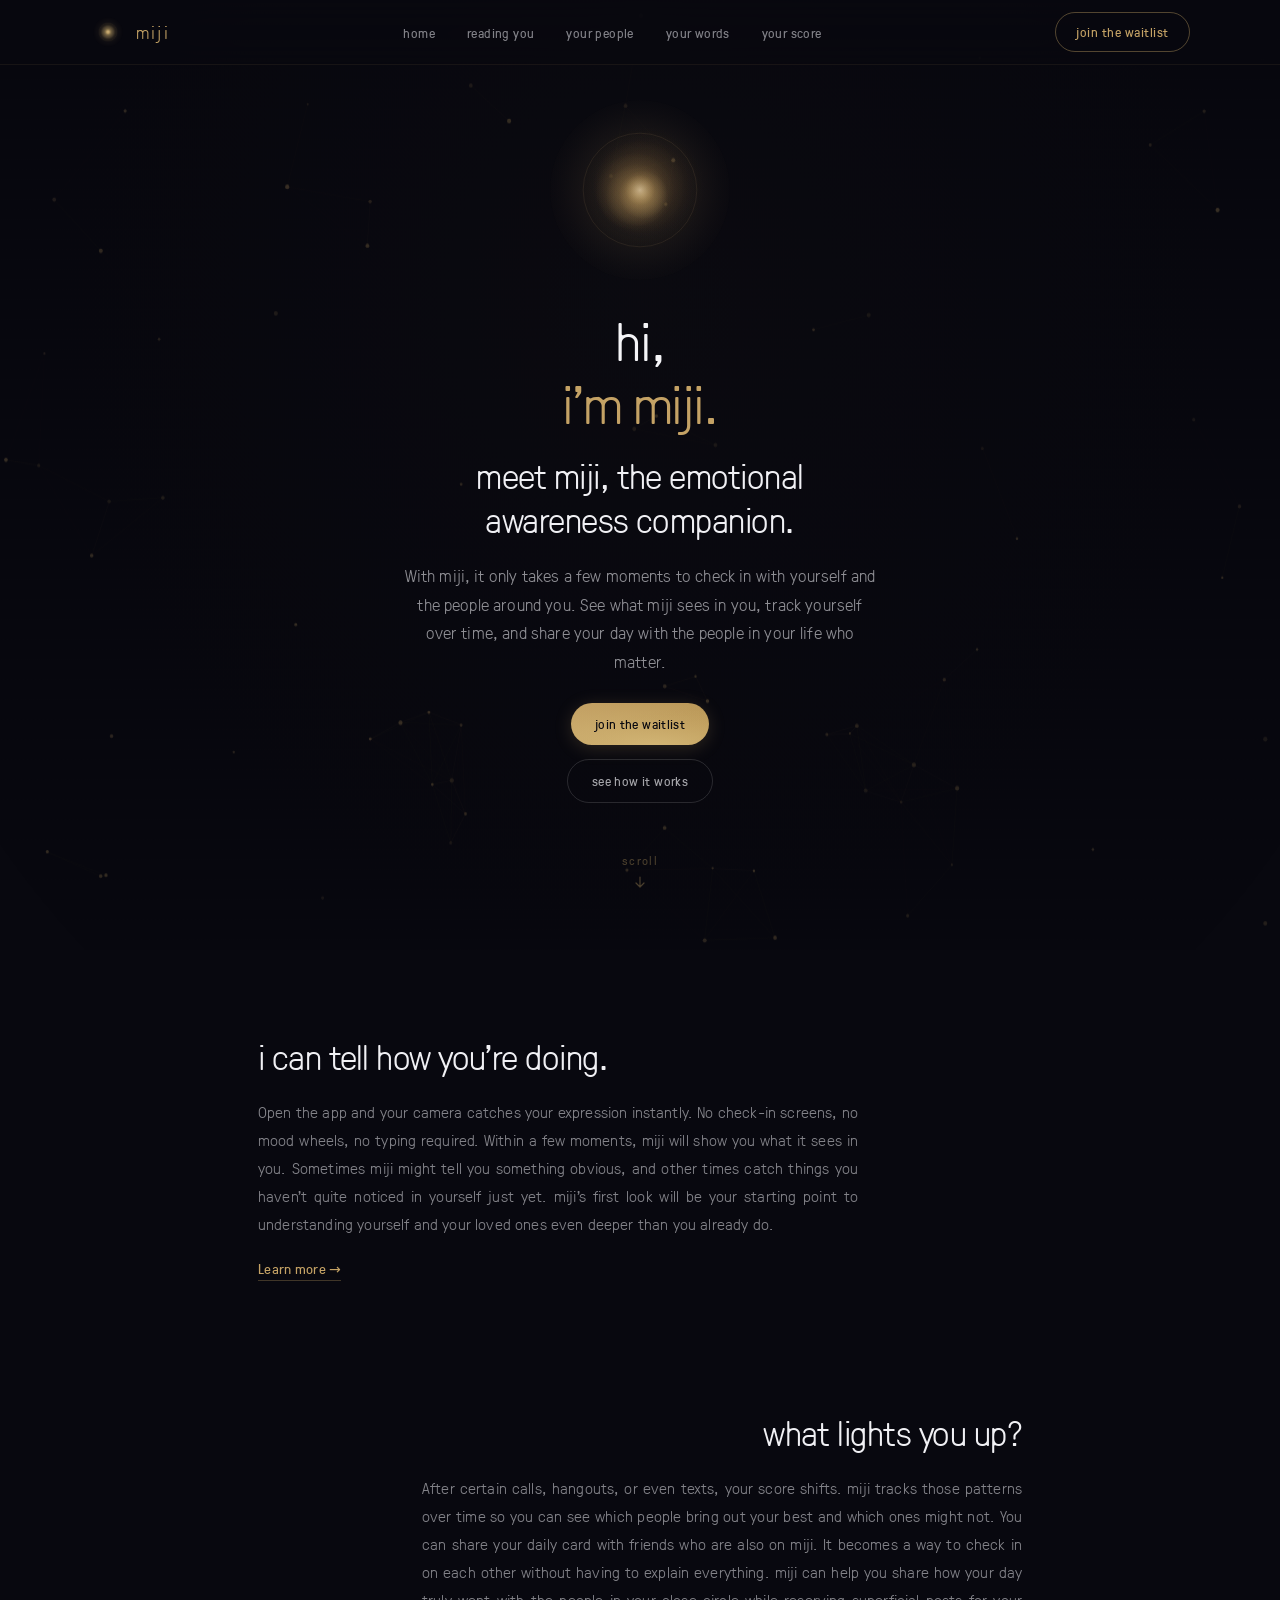
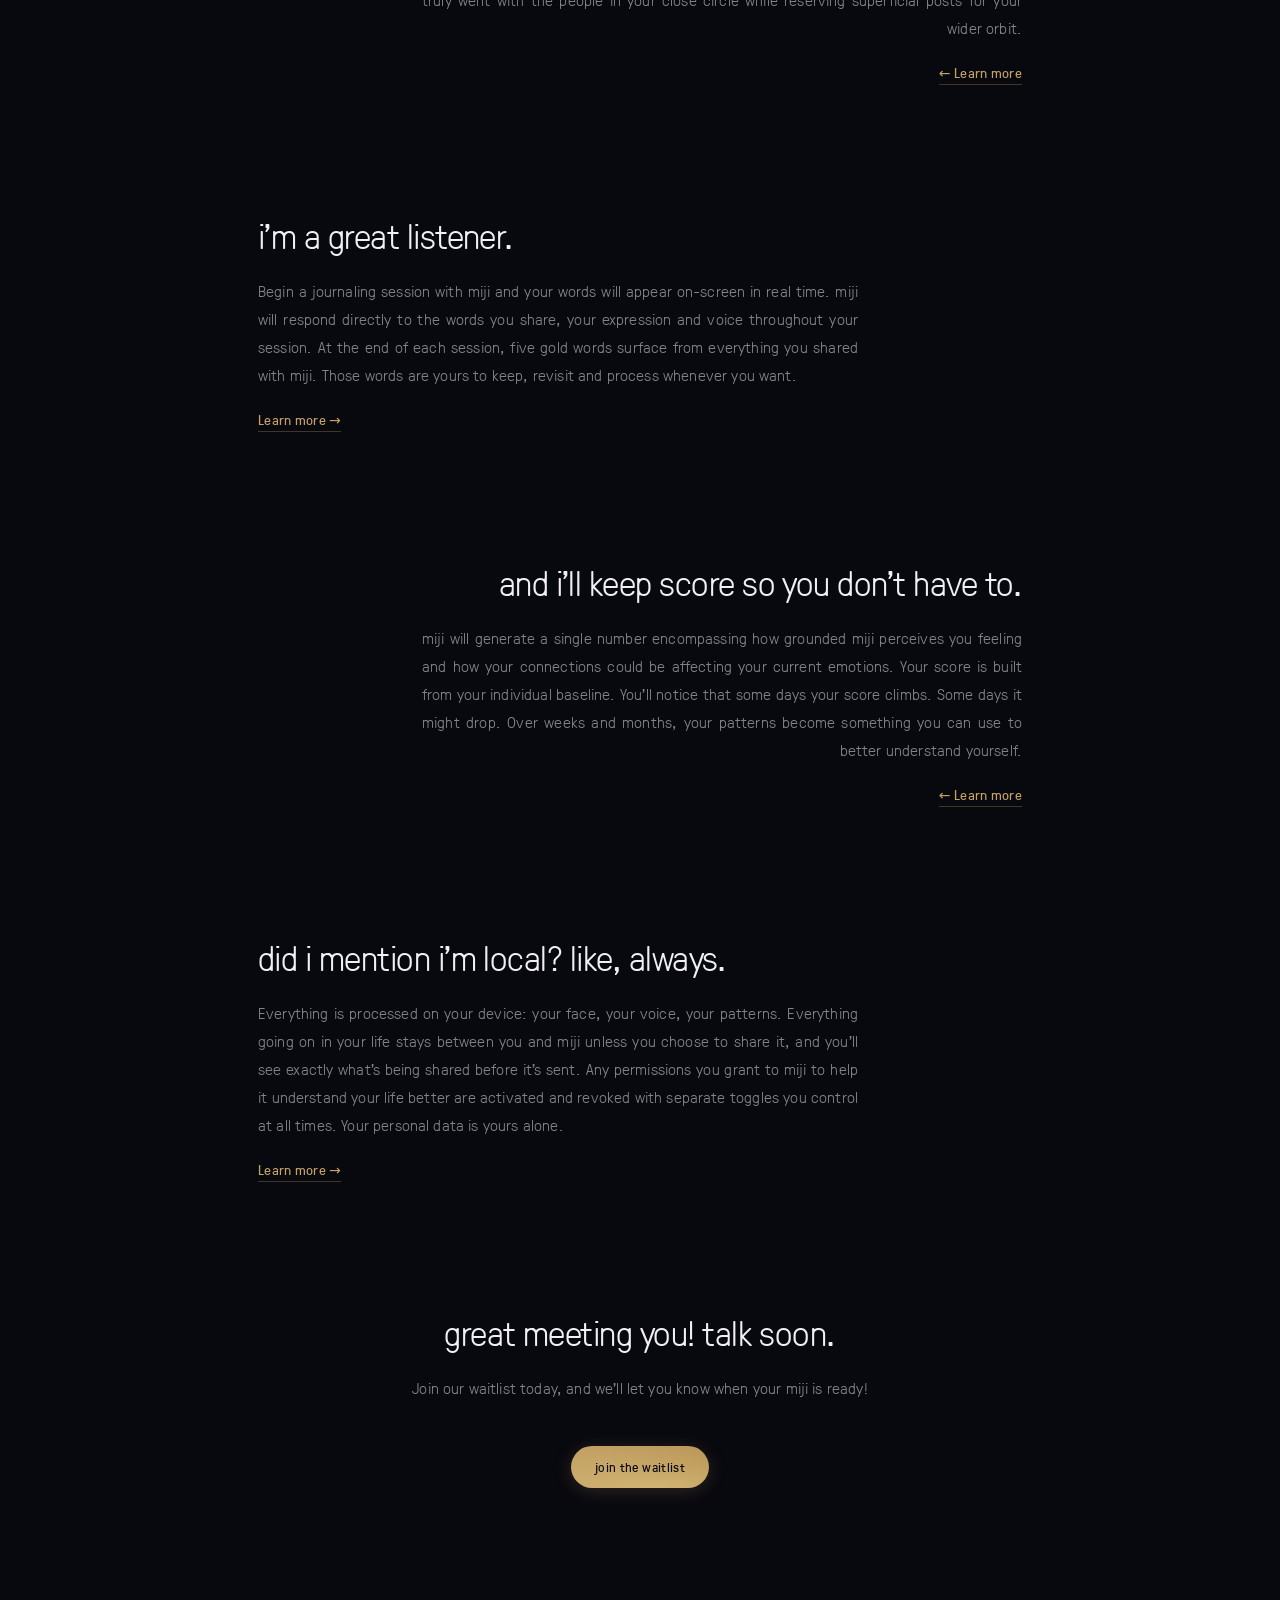
==== commit ddd33c18: "Add files via upload" ====
--- a/index.html
+++ b/index.html
@@ -2,220 +2,756 @@
 <html lang="en">
 <head>
   <meta charset="UTF-8">
-  <meta name="viewport" content="width=device-width, initial-scale=1.0, user-scalable=no">
-  <title>CO3 ONE | Constraint-Aware Artificial Intelligence</title>
-  <meta name="description" content="Constraint-aware systems, standards, and infrastructure for safety and accountability in artificial intelligence across high-stakes environments.">
-  <meta name="theme-color" content="#0a0a10">
-  <meta property="og:title" content="CO3 ONE | Constraint-Aware Artificial Intelligence">
-  <meta property="og:description" content="Constraint-aware systems, standards, and infrastructure for safety and accountability in artificial intelligence across high-stakes environments.">
-  <meta property="og:image" content="https://co3.one/img/og-image.png">
+  <meta name="viewport" content="width=device-width, initial-scale=1.0, maximum-scale=1.0, user-scalable=no, viewport-fit=cover">
+  <meta name="apple-mobile-web-app-capable" content="yes">
+  <meta name="apple-mobile-web-app-status-bar-style" content="black-translucent">
+  <title>miji — see yourself clearly.</title>
+  <meta name="description" content="Meet miji, the first emotional awareness companion. Check in with yourself and your people within a few moments.">
+  <meta name="theme-color" content="#08080F">
+  <link rel="icon" type="image/x-icon" href="favicon.ico">
+  <link rel="icon" type="image/svg+xml" href="favicon.svg">
+  <link rel="apple-touch-icon" href="apple-touch-icon.png">
+  <link rel="manifest" href="manifest.json">
+  <meta property="og:title" content="miji — see yourself clearly.">
+  <meta property="og:description" content="Meet miji, the first emotional awareness companion. Check in with yourself and your people within a few moments.">
+  <meta property="og:type" content="website">
+  <meta property="og:url" content="https://miji.one">
+  <meta property="og:image" content="https://co3one.github.io/og-preview.png">
   <meta property="og:image:width" content="1200">
   <meta property="og:image:height" content="630">
-  <meta property="og:url" content="https://co3.one">
-  <meta property="og:type" content="website">
-  <meta property="og:site_name" content="CO3 ONE">
   <meta name="twitter:card" content="summary_large_image">
-  <meta name="twitter:title" content="CO3 ONE | Constraint-Aware Artificial Intelligence">
-  <meta name="twitter:description" content="Constraint-aware systems, standards, and infrastructure for safety and accountability in artificial intelligence across high-stakes environments.">
-  <meta name="twitter:image" content="https://co3.one/img/og-image.png">
-  <link rel="icon" type="image/x-icon" href="img/favicon.ico">
-  <link rel="icon" type="image/png" sizes="32x32" href="img/favicon-32x32.png">
-  <link rel="icon" type="image/png" sizes="16x16" href="img/favicon-16x16.png">
-  <link rel="apple-touch-icon" sizes="180x180" href="img/apple-touch-icon.png">
-  <link rel="manifest" href="site.webmanifest">
-  <meta name="msapplication-TileColor" content="#0a0a10">
-  <meta name="msapplication-TileImage" content="img/mstile-150x150.png">
-  <meta name="apple-mobile-web-app-capable" content="yes">
-  <meta name="apple-mobile-web-app-status-bar-style" content="black-translucent">
-  <meta name="apple-mobile-web-app-title" content="CO3 ONE">
-  <link rel="preload" href="fonts/sohne-buch.woff2" as="font" type="font/woff2" crossorigin>
-  <link rel="preload" href="fonts/sohne-breit-300.woff2" as="font" type="font/woff2" crossorigin>
-  <link rel="preload" href="fonts/sohne-breit-500.woff2" as="font" type="font/woff2" crossorigin>
-  <link rel="preload" href="fonts/gt-pressura-light.woff2" as="font" type="font/woff2" crossorigin>
+  <meta name="twitter:title" content="miji — see yourself clearly.">
+  <meta name="twitter:description" content="Meet miji, the first emotional awareness companion.">
+  <meta name="twitter:image" content="https://co3one.github.io/og-preview.png">
   <link rel="stylesheet" href="css/style.css">
 </head>
 <body>
 
-  <div id="scene-container"></div>
-  <!-- CRT overlays -->
-  <div class="ov-vignette"></div>
-  <div class="ov-noise"></div>
-  <div class="ov-scanlines"></div>
-
-  <!-- Logo: centered on home, fades on navigate -->
-  <div class="hero-logo visible">
-    <img src="img/co3-hero.png" alt="CO3 ONE" draggable="false">
-  </div>
-
-  <!-- Home: centered tagline -->
-  <div class="tagline visible">Constraint-aware artificial intelligence</div>
-
-  <!-- Other pages: top-left brand line (Co³ image + tagline on one line) -->
-  <div class="brand-line" id="brandLine">
-    <img class="bl-logo" src="img/co3-text-grey.png" alt="Co3" draggable="false">
-    <span class="bl-tag">Constraint-aware artificial intelligence</span>
-  </div>
-
-  <div class="transition-flash"></div>
-
-  <!-- HOME -->
-  <div id="home" class="page"></div>
-
-  <!-- RESEARCH (first in nav) -->
-  <div id="research" class="page">
-    <div class="page-inner rv">
-      <div class="r-item">
-        <div class="r-label">Framework</div>
-        <div class="r-title">RCOT</div>
-        <div class="r-desc">Restraint Continuity Observation Translation. Formal constraint-optimization architecture governing all system behavior. Evaluates margin-to-boundary scores across every operation, verifying that systems stay within authorized parameters. Applicable from consumer perception to classified document intelligence.</div>
-      </div>
-      <div class="r-div"></div>
-      <div class="r-item">
-        <div class="r-label">Patent Pending</div>
-        <div class="r-title">Constraint-Aware Trajectory Optimization</div>
-        <div class="r-desc">USPTO #19/448,772 · TTBC maximin selection. Decision architecture evaluating paths under formal constraints, selecting optimal trajectories while respecting safety boundaries at every step.</div>
-      </div>
-      <div class="r-div"></div>
-      <div class="r-item">
-        <div class="r-label">ARC-AGI-3 Benchmark</div>
-        <div class="r-title">~20% RHAE</div>
-        <div class="r-desc">Constraint-native architecture · Active entry</div>
-        <a href="https://arcprize.org/arc-agi/3" target="_blank" rel="noopener" class="r-link">arc-agi-3 <span class="arr">&rarr;</span></a>
-      </div>
-      <div class="r-div"></div>
-      <div class="r-item">
-        <div class="r-label">Systems</div>
-        <div class="r-title">TVAR 2.0</div>
-        <div class="r-desc">Real-time distributed cognitive perception engine. On-device facial landmark tracking across 42 points, vocal pattern analysis, and composite emotional scoring. Zero cloud dependency.</div>
-      </div>
-      <div class="r-div"></div>
-      <div class="r-item">
-        <div class="r-label">Infrastructure</div>
-        <div class="r-title">SENTINEL</div>
-        <div class="r-desc">Cryptographic audit layer. AES-256-GCM encryption at rest, immutable consent records with cryptographic timestamps, append-only tamper-detecting logs, compartmentalized access control. 486+ tests passing.</div>
-      </div>
-    </div>
-  </div>
-
-  <!-- MIJI (product page, miji-verse) -->
-  <div id="product" class="page">
-    <div class="page-inner miji-verse rv">
-      <div class="m-greeting">hi, i'm miji.</div>
-      <div class="m-tagline">see yourself clearly.</div>
-      <p class="m-desc">the emotional awareness companion. it only takes a few moments to check in with yourself and the people around you. see what miji sees in you, track yourself over time, and share your day with the people in your life who matter.</p>
-      <div class="m-card-wrap">
-        <div class="m-card" data-mood="mid">
-          <div class="m-card-watermark">Lena</div>
-          <svg class="m-card-curve" viewBox="0 0 160 32" preserveAspectRatio="none">
-            <path class="m-curve-line" d="M0,22 C18,18 32,20 50,14 C62,10 72,18 88,16 C102,14 118,8 135,12 C148,15 155,10 160,8"/>
-            <circle class="m-curve-dot" cx="0" cy="0" r="1.8"/>
-          </svg>
-          <div class="m-card-content">
-            <div class="m-card-date"><span class="m-card-day">thursday</span><br>april 10</div>
-            <div class="m-card-score"><span class="m-score-ring"></span>64</div>
-            <div class="m-card-obs">getting there. one step at a time.</div>
-            <div class="m-card-brand">miji</div>
+  <!-- Background -->
+  <canvas id="bg-canvas"></canvas>
+
+  <!-- Nav -->
+  <nav class="nav">
+    <div class="nav-inner">
+      <a href="#" class="nav-logo" data-page="home">
+        <img src="img/logomark-128.png" alt="miji" class="nav-logo-img" width="36" height="36">
+        <span class="nav-label">miji</span>
+      </a>
+      <ul class="nav-links">
+        <li><a href="#" data-page="home">home</a></li>
+        <li><a href="#" data-page="face-read">reading you</a></li>
+        <li><a href="#" data-page="connections">your people</a></li>
+        <li><a href="#" data-page="journal">your words</a></li>
+        <li><a href="#" data-page="your-score">your score</a></li>
+        <li class="nav-cta-mobile"><a href="#" class="waitlist-trigger">join the waitlist</a></li>
+      </ul>
+      <a href="#" class="nav-cta waitlist-trigger">join the waitlist</a>
+      <button class="nav-toggle" aria-label="Menu">
+        <span></span><span></span><span></span>
+      </button>
+    </div>
+  </nav>
+
+
+  <!-- ====== PAGE: HOME ====== -->
+  <div class="page active" id="page-home">
+
+    <section class="hero">
+      <div class="hero-rest" id="hero-rest">
+        <div class="hero-orb-wrap">
+          <canvas id="hero-orb"></canvas>
+        </div>
+      </div>
+      <div class="hero-intro" id="hero-intro">
+        <h1 id="tagline"><span class="line1">hi,</span><span class="line2">i'm miji.</span></h1>
+      </div>
+      <div class="hero-rest-below" id="hero-rest-below">
+        <p class="hero-subtitle">
+          <span class="subtitle-line">meet miji, the emotional</span>
+          <span class="subtitle-line">awareness companion.</span>
+        </p>
+        <p class="hero-desc">With miji, it only takes a few moments to check in with yourself and the people around you. See what miji sees in you, track yourself over time, and share your day with the people in your life who matter.</p>
+        <div class="hero-actions">
+          <a href="#" class="btn btn-gold waitlist-trigger">join the waitlist</a>
+          <a href="#" data-page="face-read" class="btn btn-ghost">see how it works</a>
+        </div>
+
+      </div>
+      <div class="scroll-hint" id="scroll-hint">
+        <span>scroll</span>
+        <svg width="14" height="14" viewBox="0 0 14 14" fill="none"><path d="M7 1v10M3 7l4 4 4-4" stroke="currentColor" stroke-width="1.2" stroke-linecap="round" stroke-linejoin="round"/></svg>
+      </div>
+    </section>
+
+    <!-- Feature 1: Face Read -->
+    <div class="block">
+      <div class="wrap">
+        <p class="statement">
+          i can tell how you're doing.
+        </p>
+        <p class="aside">
+          Open the app and your camera catches your expression instantly. No check-in screens, no mood wheels, no typing required. Within a few moments, miji will show you what it sees in you. Sometimes miji might tell you something obvious, and other times catch things you haven't quite noticed in yourself just yet. miji's first look will be your starting point to understanding yourself and your loved ones even deeper than you already do.
+        </p>
+        <p class="feature-link"><a href="#" data-page="face-read">Learn more →</a></p>
+      </div>
+    </div>
+
+    <!-- Feature 2: Connections -->
+    <div class="block">
+      <div class="wrap">
+        <p class="statement offset-right">
+          what lights you up?
+        </p>
+        <p class="aside offset-right">
+          After certain calls, hangouts, or even texts, your score shifts. miji tracks those patterns over time so you can see which people bring out your best and which ones might not. You can share your daily card with friends who are also on miji. It becomes a way to check in on each other without having to explain everything. miji can help you share how your day truly went with the people in your close circle while reserving superficial posts for your wider orbit.
+        </p>
+        <p class="feature-link offset-right"><a href="#" data-page="connections">← Learn more</a></p>
+      </div>
+    </div>
+
+    <!-- Feature 3: Journal -->
+    <div class="block">
+      <div class="wrap">
+        <p class="statement">
+          i'm a great listener.
+        </p>
+        <p class="aside">
+          Begin a journaling session with miji and your words will appear on-screen in real time. miji will respond directly to the words you share, your expression and voice throughout your session. At the end of each session, five gold words surface from everything you shared with miji. Those words are yours to keep, revisit and process whenever you want.
+        </p>
+        <p class="feature-link"><a href="#" data-page="journal">Learn more →</a></p>
+      </div>
+    </div>
+
+    <!-- Feature 4: Your Score -->
+    <div class="block">
+      <div class="wrap">
+        <p class="statement offset-right">
+          and i'll keep score so you don't have to.
+        </p>
+        <p class="aside offset-right">
+          miji will generate a single number encompassing how grounded miji perceives you feeling and how your connections could be affecting your current emotions. Your score is built from your individual baseline. You'll notice that some days your score climbs. Some days it might drop. Over weeks and months, your patterns become something you can use to better understand yourself.
+        </p>
+        <p class="feature-link offset-right"><a href="#" data-page="your-score">← Learn more</a></p>
+      </div>
+    </div>
+
+    <!-- Feature 5: Privacy -->
+    <div class="block">
+      <div class="wrap">
+        <p class="statement">
+          did i mention i'm local? like, always.
+        </p>
+        <p class="aside">
+          Everything is processed on your device: your face, your voice, your patterns. Everything going on in your life stays between you and miji unless you choose to share it, and you'll see exactly what's being shared before it's sent. Any permissions you grant to miji to help it understand your life better are activated and revoked with separate toggles you control at all times. Your personal data is yours alone.
+        </p>
+        <p class="feature-link"><a href="#" data-page="privacy">Learn more →</a></p>
+      </div>
+    </div>
+
+    <!-- CTA -->
+    <div class="cta">
+      <div class="wrap">
+        <p class="statement" style="text-align: center; margin: 0 auto 20px;">great meeting you! talk soon.</p>
+        <p class="aside" style="text-align: center; margin: 0 auto 44px;">Join our waitlist today, and we'll let you know when your miji is ready!</p>
+        <a href="#" class="btn btn-gold waitlist-trigger">join the waitlist</a>
+      </div>
+    </div>
+
+  </div>
+
+
+  <!-- ====== PAGE: FACE READ (extended) ====== -->
+  <div class="page" id="page-face-read">
+
+    <div class="page-hero">
+      <div class="wrap">
+        <div class="mini-hero">
+          <a href="#" data-page="home" class="mini-orb-wrap">
+            <canvas class="mini-orb" width="90" height="90"></canvas>
+          </a>
+          <h2 class="mini-tagline"><span class="mini-line1">hi,</span><span class="mini-line2">i'm miji.</span></h2>
+        </div>
+        <p class="statement">
+          reading you
+        </p>
+      </div>
+    </div>
+
+    <div class="block">
+      <div class="wrap">
+
+        <h3 class="item-title">a quick check-in</h3>
+        <p class="aside">
+          When a user opens the app, miji will use the user's front camera and begin running its perception engine to read their facial micro-expressions in real time. Subtle shifts in the brow and mouth, micro-movements around the eyes, and other facial landmarks are all mapped against a running emotional baseline unique to each user. The entire process takes just a few moments from launch to computed reflection. No buttons, no prompts, and no interaction required. The result is a single emotional snapshot that serves as the entry point for every other feature in the app.
+        </p>
+
+        <div class="divider"></div>
+
+        <h3 class="item-title">what it reads</h3>
+        <p class="aside">
+          The perception engine continues to track forty-two facial landmarks across six primary expression zones. It measures both the static position of each feature and its rate of change over the reading window. Composite signals like tension gradients and bilateral symmetry are weighted into the final assessment. The system uses aggregate historical assessments to adapt to each user's sensitivity over time, accounting for natural resting expressions and individual variation. Every perception process runs through a lightweight on-device model with no cloud dependency.
+        </p>
+
+        <div class="divider"></div>
+
+        <h3 class="item-title">your baseline, not theirs</h3>
+        <p class="aside">
+          Every reading is compared against the user's own historical data, not a population average. As a result, miji's readings and scores become more accurate and more personal the longer it gets to learn about the user's life. A slight brow furrow might be unremarkable for one person while indicating a significant shift for another. miji learns those individual distinctions and adapts accordingly. There are no normative benchmarks and no comparisons made against anyone else.
+        </p>
+
+        <div class="divider"></div>
+
+        <h3 class="item-title">privacy by design</h3>
+        <p class="aside">
+          Any raw sensor data processed during a session with miji will never leave the user's device. The perception engine processes the video feed locally, extracts the relevant landmarks, and discards the raw frames immediately. Only derived emotional scores are retained and no user-specific biometric identifiers or facial geometry ever leave the phone. Each permission granted can be toggled with standalone toggles. Disabling any permission won't affect active features or enabled permissions. 
+        </p>
+
+        <div class="page-next">
+          <a href="#" data-page="connections" class="btn btn-ghost">your people →</a>
+        </div>
+
+      </div>
+    </div>
+
+  </div>
+
+
+  <!-- ====== PAGE: YOUR SCORE (extended) ====== -->
+  <div class="page" id="page-your-score">
+
+    <div class="page-hero">
+      <div class="wrap">
+        <div class="mini-hero">
+          <a href="#" data-page="home" class="mini-orb-wrap">
+            <canvas class="mini-orb" width="90" height="90"></canvas>
+          </a>
+          <h2 class="mini-tagline"><span class="mini-line1">hi,</span><span class="mini-line2">i'm miji.</span></h2>
+        </div>
+        <p class="statement">
+          your score
+        </p>
+      </div>
+    </div>
+
+    <div class="block">
+      <div class="wrap">
+
+        <h3 class="item-title">how it's calculated</h3>
+        <p class="aside">
+          Every day you get a single number measured entirely against your own life and history. No population benchmarks, no comparison, no ranking against anyone. miji generates a weighted composite of three distinct pillars: groundedness (how centered versus reactive you are today), connection quality (the strength of your social and emotional interactions), and trajectory (your directional trend over the past week). Each pillar pulls from different parts of the app, from face reads to journal sentiment to your interactions with miji. The weighting adjusts dynamically based on which data streams have the most signal on a given day. If you skip the journal for a week, your score might lean more heavily on face reads and interaction data. The system never penalizes missing inputs; however, both miji's scoring accuracy and interaction quality increase over consistent check-ins and journaling sessions with you.
+        </p>
+
+        <div class="divider"></div>
+
+        <h3 class="item-title">personal baseline</h3>
+        <p class="aside">
+          The score is always relative to your historical range. A 72 for one person might represent a strong recovery week, while the same number for someone else might signal a slow decline. Your baseline recalibrates continuously over a rolling window of the last sixty days. Sudden life changes like a trip, an illness, or something unexpected are weighted differently to avoid distorting your trend score. The goal is a number that feels honest to your circumstances. miji is a personal reflection tool, a daily touchpoint and a long-term record, not a clinical measurement or a replacement for professional support.
+        </p>
+
+        <div class="divider"></div>
+
+        <h3 class="item-title">share cards</h3>
+        <p class="aside">
+          miji generates a daily share card unique to your life: your score over a color gradient that reflects the emotional arc of your day, paired with a single observation line. The observation line on each card is written by miji, a short reflection drawn from your face read and journal data for that day. No two score cards look the same because no two days feel the same. You can share your miji score card directly with friends or save them privately in-app. Score cards are intentionally abstract so you can share your true feelings without overexposing specifics. Sharing your miji score card might serve as a jumping-off point to a hard conversation, or to share exciting news. And over time, your score card archive becomes a visual diary of how your life actually felt to you.
+        </p>
+
+        <div class="share-card-row">
+          <div class="share-card-mini" data-mood="low" style="--glow-delay:0s">
+            <canvas class="share-card-bg share-card-canvas-mini"></canvas>
+            <div class="share-card-watermark"><span>Sofia</span></div>
+            <svg class="share-card-curve" viewBox="0 0 160 32" preserveAspectRatio="none">
+              <path class="curve-line" d="M0,28 C20,26 30,24 45,20 C55,17 60,22 75,18 C90,14 100,24 115,22 C130,20 140,26 160,16"/>
+              <circle class="curve-dot" r="1.8"/>
+            </svg>
+            <div class="share-card-content">
+              <div class="share-card-date"><span class="share-card-day">wednesday</span><br>feb 22</div>
+              <div class="share-card-score"><span class="score-ring"></span>38</div>
+              <div class="share-card-observation">heavy. couldn't really shake it.</div>
+              <div class="share-card-brand">miji</div>
+            </div>
           </div>
-        </div>
-      </div>
-      <a href="https://www.miji.one" target="_blank" rel="noopener" class="m-link">miji.one <span class="arr">&rarr;</span></a>
-    </div>
-  </div>
-
-  <!-- CONTACT -->
-  <div id="contact" class="page">
-    <div class="c-layout">
-      <div class="page-inner rv">
-        <div class="c-heading">Get in touch</div>
-        <form class="c-form" action="https://formsubmit.co/contact@co3.one" method="POST">
-          <input type="hidden" name="_captcha" value="true">
-          <input type="hidden" name="_subject" value="CO3 ONE Contact">
-          <input type="hidden" name="_template" value="table">
-          <input type="hidden" name="_next" value="https://co3.one">
-          <div class="c-field">
-            <label>Topic</label>
-            <select name="topic" required>
-              <option value="" disabled selected>Select a topic</option>
-              <option value="general">General inquiry</option>
-              <option value="partnership">Partnership</option>
-              <option value="press">Press / media</option>
-              <option value="investment">Investment</option>
-              <option value="other">Other</option>
-            </select>
+          <div class="share-card-mini" data-mood="mid" style="--glow-delay:-2.5s">
+            <canvas class="share-card-bg share-card-canvas-mini"></canvas>
+            <div class="share-card-watermark"><span>Elijah</span></div>
+            <svg class="share-card-curve" viewBox="0 0 160 32" preserveAspectRatio="none">
+              <path class="curve-line" d="M0,22 C18,18 32,20 50,14 C62,10 72,18 88,16 C102,14 118,8 135,12 C148,15 155,10 160,8"/>
+              <circle class="curve-dot" r="1.8"/>
+            </svg>
+            <div class="share-card-content">
+              <div class="share-card-date"><span class="share-card-day">friday</span><br>april 04</div>
+              <div class="share-card-score"><span class="score-ring"></span>55</div>
+              <div class="share-card-observation">somewhere in between. not bad though.</div>
+              <div class="share-card-brand">miji</div>
+            </div>
           </div>
-          <div class="c-field">
-            <label>Name</label>
-            <input type="text" name="name" placeholder="Your name" required>
+          <div class="share-card-mini" data-mood="good" style="--glow-delay:-5s">
+            <canvas class="share-card-bg share-card-canvas-mini"></canvas>
+            <div class="share-card-watermark"><span>Mia</span></div>
+            <svg class="share-card-curve" viewBox="0 0 160 32" preserveAspectRatio="none">
+              <path class="curve-line" d="M0,20 C15,22 28,16 48,12 C60,9 70,14 85,8 C100,4 115,10 132,6 C145,3 152,8 160,4"/>
+              <circle class="curve-dot" r="1.8"/>
+            </svg>
+            <div class="share-card-content">
+              <div class="share-card-date"><span class="share-card-day">sunday</span><br>march 22</div>
+              <div class="share-card-score"><span class="score-ring"></span>72</div>
+              <div class="share-card-observation">good day today. felt like myself again.</div>
+              <div class="share-card-brand">miji</div>
+            </div>
           </div>
-          <div class="c-field">
-            <label>Email</label>
-            <input type="email" name="email" placeholder="your@email.com" required>
+          <div class="share-card-mini" data-mood="high" style="--glow-delay:-7.5s">
+            <canvas class="share-card-bg share-card-canvas-mini"></canvas>
+            <div class="share-card-watermark"><span>Noah</span></div>
+            <svg class="share-card-curve" viewBox="0 0 160 32" preserveAspectRatio="none">
+              <path class="curve-line" d="M0,16 C12,18 25,10 42,6 C56,3 68,8 82,4 C98,1 112,6 128,3 C142,1 150,4 160,2"/>
+              <circle class="curve-dot" r="1.8"/>
+            </svg>
+            <div class="share-card-content">
+              <div class="share-card-date"><span class="share-card-day">tuesday</span><br>august 01</div>
+              <div class="share-card-score"><span class="score-ring"></span>89</div>
+              <div class="share-card-observation">everything just clicked. really good one.</div>
+              <div class="share-card-brand">miji</div>
+            </div>
           </div>
-          <div class="c-field">
-            <label>Message</label>
-            <textarea name="message" placeholder="How can we help?" rows="3" required></textarea>
-          </div>
-          <div class="c-submit">
-            <button type="submit">Send</button>
-          </div>
-        </form>
-      </div>
-      <div class="page-inner rv">
-        <div class="c-phone">(302) 600-2330</div>
-        <span class="c-phone-tag">Office line · voicemail</span>
-        <div class="c-addresses">
-          <div>
-            <div class="c-addr-label">Operations</div>
-            <div class="c-addr-text">32531 N. Scottsdale Road<br>Suite 105-578<br>Scottsdale, AZ 85266</div>
-          </div>
-          <div>
-            <div class="c-addr-label">Corporate</div>
-            <div class="c-addr-text">213 N. Market Street<br>#1129<br>Wilmington, DE 19801</div>
-          </div>
-        </div>
-        <div class="c-socials">
-          <a href="https://substack.com/@co3one" target="_blank" rel="noopener" aria-label="Substack">
-            <svg width="18" height="18" viewBox="0 0 20 20" fill="none" stroke="currentColor" stroke-width="1.5" stroke-linecap="round"><line x1="4" y1="4" x2="16" y2="4"/><line x1="4" y1="8.5" x2="16" y2="8.5"/><polyline points="4,12 10,16 16,12"/></svg>
+        </div>
+
+        <div class="page-next">
+          <a href="#" data-page="home" class="btn btn-ghost">back to home →</a>
+        </div>
+
+      </div>
+    </div>
+
+  </div>
+
+
+  <!-- ====== PAGE: CONNECTIONS (extended) ====== -->
+  <div class="page" id="page-connections">
+
+    <div class="page-hero">
+      <div class="wrap">
+        <div class="mini-hero">
+          <a href="#" data-page="home" class="mini-orb-wrap">
+            <canvas class="mini-orb" width="90" height="90"></canvas>
           </a>
-          <a href="https://github.com/rickymp3" target="_blank" rel="noopener" aria-label="GitHub">
-            <svg width="18" height="18" viewBox="0 0 20 20" fill="none" stroke="currentColor" stroke-width="1.5" stroke-linecap="round" stroke-linejoin="round"><circle cx="10" cy="10" r="7.5"/><path d="M7.5 17.5c0-2 0-3.2 1-4-2.2-.3-3.5-1.5-3.5-3.5 0-1 .4-1.8 1-2.4-.2-.6-.2-1.4.1-2.1 0 0 .9 0 2.4 1a8.5 8.5 0 0 1 3 0c1.5-1 2.4-1 2.4-1 .3.7.3 1.5.1 2.1.6.6 1 1.4 1 2.4 0 2-1.3 3.2-3.5 3.5.7.5 1 1.5 1 2.8v1.2"/></svg>
+          <h2 class="mini-tagline"><span class="mini-line1">hi,</span><span class="mini-line2">i'm miji.</span></h2>
+        </div>
+        <p class="statement">
+          your people
+        </p>
+      </div>
+    </div>
+
+    <div class="block">
+      <div class="wrap">
+
+        <h3 class="item-title">relationship patterns</h3>
+        <p class="aside">
+          With miji, you can track how your emotional baseline shifts in proximity to specific people and interactions. A call with a particular friend might consistently correlate with a score lift, while a recurring meeting might reliably precede a dip. These patterns are surfaced over weeks and months of interactions, not from any single data point. Going through a short rough patch with a loved one won't irreversibly change miji's perception of your relationship with them. The system never labels relationships as good or bad. miji instead presents the data it perceives and lets you draw your own conclusions. miji might get to know you well, but no one can know you better than yourself.
+        </p>
+
+        <div class="divider"></div>
+
+        <h3 class="item-title">sharing your day</h3>
+        <p class="aside">
+          You can share your daily miji score card with any user on-app, or by downloading your card and sharing elsewhere with anyone you'd like. Your score card shows your current miji score and a corresponding color gradient, alongside an observation line. No journal content, no raw readings, no specifics are ever included in your miji score card. Recipients can see how your day felt at a glance without getting into the nitty-gritty if you don't want to. The score card is designed for the kind of check-in that happens between close friends, partners, and family. Sharing is always opt-in, always one card at a time, and you always see exactly what you're sharing.
+        </p>
+
+        <div class="divider"></div>
+
+        <h3 class="item-title">mutual visibility</h3>
+        <p class="aside">
+          When you and another user choose to share your miji scores with one another, miji can surface connection-specific insights between you two. Overlapping patterns begin emerging: days you both felt elevated, or stretches where one person's trajectory diverged from the other's. Both of you have chosen to be transparent, and either can step back at any time, no questions asked. This feature is for those specific relationships where you actually want to know how the other person is doing, and you'd like them to know the same about you.
+        </p>
+
+        <div class="divider"></div>
+
+        <h3 class="item-title">friend groups</h3>
+        <p class="aside">
+          You can create or join small groups of miji users within a shared circle, where everyone's daily cards appear at a glance. Your circle's feed shows the day's color and score for each member. Circle insights are determined by identifying overlapping trends in your circle's scores. None of your specific session content is ever visible to anyone else. Groups are capped at four users to keep your deepest circle meaningful and intimate.
+        </p>
+
+        <div class="divider"></div>
+
+        <h3 class="item-title">what stays private</h3>
+        <p class="aside">
+          Everything personal to you stays in your hands. Your miji score card lists your composite score, general trendline, daily color, and a short observation tag from miji. No notifications are sent when someone's score shifts unless you've both chosen to do so. No activity feeds, either. Your emotions aren't something to rank against others, and there's no "winning" with miji. The boundary between personal data and shared data is clear, fixed, and controlled entirely by you. Always.
+        </p>
+
+        <div class="page-next">
+          <a href="#" data-page="journal" class="btn btn-ghost">your words →</a>
+        </div>
+
+      </div>
+    </div>
+
+  </div>
+
+
+  <!-- ====== PAGE: JOURNAL (extended) ====== -->
+  <div class="page" id="page-journal">
+
+    <div class="page-hero">
+      <div class="wrap">
+        <div class="mini-hero">
+          <a href="#" data-page="home" class="mini-orb-wrap">
+            <canvas class="mini-orb" width="90" height="90"></canvas>
           </a>
-          <a href="https://www.instagram.com/co3.one" target="_blank" rel="noopener" aria-label="Instagram">
-            <svg width="18" height="18" viewBox="0 0 20 20" fill="none" stroke="currentColor" stroke-width="1.5" stroke-linecap="round" stroke-linejoin="round"><rect x="2.5" y="2.5" width="15" height="15" rx="4"/><circle cx="10" cy="10" r="3.5"/><circle cx="14.5" cy="5.5" r=".8" fill="currentColor" stroke="none"/></svg>
+          <h2 class="mini-tagline"><span class="mini-line1">hi,</span><span class="mini-line2">i'm miji.</span></h2>
+        </div>
+        <p class="statement">
+          your words
+        </p>
+      </div>
+    </div>
+
+    <div class="block">
+      <div class="wrap">
+
+        <h3 class="item-title">voice-first input</h3>
+        <p class="aside">
+          Your journal was built around speaking, but you can type instead if you'd like. When you converse with miji, your words will appear as live transcription. If you misspeak or want to delete something, you can tap any phrase in the transcription to edit, delete, or expand upon. miji's transcription engine runs on-device with no cloud processing of any sensor data. This design choice exists because voice carries emotional data that typing does not, and the perception engine uses that signal to shape what happens next. miji doesn't rewrite or reinterpret anything you've shared, it only processes what you say, surfaces any subtle indicators, and keeps a faithful record for you. Think of miji like a mirror for yourself, not your therapist. miji works best if you continue processing scores with a licensed professional.
+        </p>
+
+        <div class="divider"></div>
+
+        <h3 class="item-title">contextual prompts</h3>
+        <p class="aside">
+          Your journal prompts aren't pulled from a library or from a template. They're generated from what miji's perception engine picks up during the session. Prompts might be generated as a response to miji hearing your tightened voice around a certain topic, a trailing sentence, or a facial expression that miji didn't think quite matched your words. Prompts stay gentle and open-ended, never lead, and never prescribe. But sometimes life calls for hard and slightly uncomfortable prompts. You never have to answer, but miji works best if you journal with an open mind and heart. miji will follow your lead, whatever you feel comfortable sharing.
+        </p>
+
+        <div class="divider"></div>
+
+        <h3 class="item-title">what surfaces</h3>
+        <p class="aside">
+          At the close of each journal session, the five highest-weighted context words from your session are displayed for you to process. These are the words that miji's perception engine identified as carrying the most emotional significance during your session. Those words are the only directly parsed, journal-derived data that contributes to your score and aggregated profile. They become small markers across weeks and months that trace common themes running through your life.
+        </p>
+
+        <div class="divider"></div>
+
+        <h3 class="item-title">session history</h3>
+        <p class="aside">
+          You can access one journal session per day, or unlock unlimited sessions, full history, and search capabilities with premium. Past journal entries are stored entirely on-device and can be browsed by date, keywords surfaced, or aggregated session score. Over months of use, your miji journal becomes a searchable emotional record that no other app or diary can replicate.
+        </p>
+
+        <div class="page-next">
+          <a href="#" data-page="your-score" class="btn btn-ghost">your score →</a>
+        </div>
+
+      </div>
+    </div>
+
+  </div>
+
+
+  <!-- ====== PAGE: PRIVACY ====== -->
+  <div class="page" id="page-press">
+
+    <div class="page-hero">
+      <div class="wrap">
+        <div class="mini-hero">
+          <a href="#" data-page="home" class="mini-orb-wrap">
+            <canvas class="mini-orb" width="90" height="90"></canvas>
           </a>
-          <a href="https://www.youtube.com/@CO3ONE" target="_blank" rel="noopener" aria-label="YouTube">
-            <svg width="18" height="18" viewBox="0 0 20 20" fill="none" stroke="currentColor" stroke-width="1.5" stroke-linecap="round" stroke-linejoin="round"><rect x="2" y="4" width="16" height="12" rx="3"/><polygon points="8.5,7.5 13.5,10 8.5,12.5"/></svg>
+          <h2 class="mini-tagline"><span class="mini-line1">hi,</span><span class="mini-line2">i'm miji.</span></h2>
+        </div>
+        <p class="statement">
+          press and brand
+        </p>
+      </div>
+    </div>
+
+    <div class="block">
+      <div class="wrap">
+
+        <p class="aside">
+          Everything you need to write about miji or use our brand in your work. All assets follow our brand usage guidelines. Always write "miji" in lowercase and never capitalize the M. The parent company is CO3 ONE. For press inquiries, reach us at press@co3.one.
+        </p>
+
+        <div class="divider"></div>
+
+        <h3 class="item-title">brand guide</h3>
+        <p class="aside">
+          Two-page visual reference covering correct logo usage, our full color palette, typography specs, clear space rules, and minimum sizes. Start here before using any of our assets.
+        </p>
+        <p class="press-download">
+          <a href="press/miji-brand-guide.pdf" target="_blank" class="btn btn-ghost press-btn">brand usage guide <span class="press-format">pdf</span></a>
+        </p>
+
+        <div class="divider"></div>
+
+        <h3 class="item-title">logos</h3>
+        <p class="aside">
+          Logomark, wordmark, and horizontal and stacked lockups. Includes SVG source files for infinite scaling plus 512px and 1200px PNGs for web. Color, white, and black variants on both dark and transparent backgrounds.
+        </p>
+        <p class="press-download">
+          <a href="press/miji-logos.zip" class="btn btn-ghost press-btn">download logos <span class="press-format">zip</span></a>
+        </p>
+
+        <div class="divider"></div>
+
+        <h3 class="item-title">press documents</h3>
+        <p class="aside">
+          Company fact sheet, press release, detailed product overview, and media FAQ. Everything a journalist or partner needs to understand what miji is and how it works.
+        </p>
+        <p class="press-download">
+          <a href="press/miji-press-documents.zip" class="btn btn-ghost press-btn">download press kit <span class="press-format">zip</span></a>
+        </p>
+
+        <div class="divider"></div>
+
+        <h3 class="item-title">social media</h3>
+        <p class="aside">
+          Pre-sized profile images and banners for all major platforms. Covers Open Graph, Twitter cards, Facebook, Instagram, LinkedIn, and YouTube.
+        </p>
+        <p class="press-download">
+          <a href="press/miji-social-media.zip" class="btn btn-ghost press-btn">download social assets <span class="press-format">zip</span></a>
+        </p>
+
+        <div class="divider"></div>
+
+        <h3 class="item-title">color palette</h3>
+        <div class="press-swatches">
+          <div class="press-swatch" style="background: #C4A265;"><span class="swatch-label">gold<br>#C4A265</span></div>
+          <div class="press-swatch" style="background: #B89555;"><span class="swatch-label">deep gold<br>#B89555</span></div>
+          <div class="press-swatch" style="background: #08080F; border: 1px solid rgba(196,162,101,0.15);"><span class="swatch-label swatch-light">dark<br>#08080F</span></div>
+          <div class="press-swatch" style="background: #12121A; border: 1px solid rgba(196,162,101,0.12);"><span class="swatch-label swatch-light">surface<br>#12121A</span></div>
+          <div class="press-swatch" style="background: #F5F5F8;"><span class="swatch-label">bright<br>#F5F5F8</span></div>
+          <div class="press-swatch" style="background: #F0F0F4;"><span class="swatch-label">headline<br>#F0F0F4</span></div>
+          <div class="press-swatch" style="background: #E8E8EC;"><span class="swatch-label">body<br>#E8E8EC</span></div>
+        </div>
+
+        <div class="divider"></div>
+
+        <h3 class="item-title">typography</h3>
+        <p class="aside">
+          GT Pressura is our sole typeface. Light (300) for body text and the wordmark. Regular (400) for labels and UI elements. Bold (700) for headlines and emphasis. Always lowercase. The font is licensed and not available for redistribution.
+        </p>
+
+        <div class="divider"></div>
+
+        <h3 class="item-title">contact</h3>
+        <p class="aside">
+          For press inquiries, partnership requests, or asset questions, email press@co3.one. We typically respond within one business day.
+        </p>
+
+      </div>
+    </div>
+
+    <div class="block">
+      <div class="wrap">
+        <div class="page-next">
+          <a href="#" data-page="home" class="btn btn-ghost">back to home →</a>
+        </div>
+      </div>
+    </div>
+
+  </div>
+
+
+  <div class="page" id="page-privacy">
+
+    <div class="page-hero">
+      <div class="wrap">
+        <div class="mini-hero">
+          <a href="#" data-page="home" class="mini-orb-wrap">
+            <canvas class="mini-orb" width="90" height="90"></canvas>
           </a>
-        </div>
-      </div>
-    </div>
-  </div>
-
-  <!-- Swipe hint (mobile only) -->
-  <div class="swipe-hint" id="swipeHint">
-    <span class="swipe-hint-text">Swipe to explore</span>
-    <svg class="swipe-hint-arrows" width="40" height="10" viewBox="0 0 40 10">
-      <polyline points="2,5 8,1 14,5" fill="none" stroke="currentColor" stroke-width="1" opacity=".6"/>
-      <polyline points="14,5 20,1 26,5" fill="none" stroke="currentColor" stroke-width="1" opacity=".4"/>
-      <polyline points="26,5 32,1 38,5" fill="none" stroke="currentColor" stroke-width="1" opacity=".25"/>
-    </svg>
-  </div>
-
-  <nav>
-    <a href="#" data-page="home">Home</a>
-    <a href="#research" data-page="research">Research</a>
-    <a href="#product" data-page="product">miji</a>
-    <a href="#contact" data-page="contact">Contact</a>
-  </nav>
-
-  <div class="footer">
-    <a href="https://www.miji.one" target="_blank" rel="noopener">miji.one</a> · <a href="brand.html">brand</a><br>
-    &copy; 2026 CO3 ONE INC. &middot; CO3 ONE LLC<br>
-    Delaware Public Benefit Corporation
-  </div>
-
-  <script src="https://cdnjs.cloudflare.com/ajax/libs/three.js/r128/three.min.js"></script>
-  <script src="js/scene.js"></script>
-  <script src="js/app.js"></script>
+          <h2 class="mini-tagline"><span class="mini-line1">hi,</span><span class="mini-line2">i'm miji.</span></h2>
+        </div>
+        <p class="statement">
+          privacy policy
+        </p>
+      </div>
+    </div>
+
+    <div class="block">
+      <div class="wrap">
+
+        <h3 class="item-title">overview</h3>
+        <p class="aside">
+          miji is built by CO3 ONE. This policy describes how we handle your information when you use our application and website. We designed miji around a core principle: your personal data stays on your device unless you explicitly choose to share it. We do not sell, rent, or trade your personal information to third parties for any reason.
+        </p>
+
+        <div class="divider"></div>
+
+        <h3 class="item-title">data we collect</h3>
+        <p class="aside">
+          When you use miji, the application processes facial expression data, voice input, and journal entries entirely on your device. None of this data is transmitted to our servers. We collect only the minimum information necessary to operate the service: your email address when you join the waitlist, anonymous usage analytics such as session frequency and feature engagement, and crash reports that contain no personal content. We do not collect or store biometric data, facial geometry, voice recordings, or journal text on any server.
+        </p>
+
+        <div class="divider"></div>
+
+        <h3 class="item-title">on-device processing</h3>
+        <p class="aside">
+          All perception, scoring, and journaling features run locally on your device using on-device machine learning models. Camera and microphone data is processed in real time and discarded immediately after analysis. Only derived scores and metadata are retained on your device. This architecture means that even we cannot access your personal emotional data because it never reaches our infrastructure.
+        </p>
+
+        <div class="divider"></div>
+
+        <h3 class="item-title">sharing and connections</h3>
+        <p class="aside">
+          When you choose to share your daily card with another miji user, only your composite score, color gradient, and observation line are transmitted. Journal entries, face read data, voice recordings, and pillar breakdowns are never included in shared content. You control every sharing action individually. You can revoke sharing permissions at any time without the other party being notified. Shared data is encrypted in transit and at rest.
+        </p>
+
+        <div class="divider"></div>
+
+        <h3 class="item-title">third parties</h3>
+        <p class="aside">
+          We do not share your personal data with advertisers, data brokers, or any third party for marketing purposes. We may use third-party infrastructure providers for hosting and analytics, and these providers are contractually bound to process data only as we direct and to maintain appropriate security measures. We will disclose information if required by law, but we will notify you unless legally prohibited from doing so.
+        </p>
+
+        <div class="divider"></div>
+
+        <h3 class="item-title">your rights</h3>
+        <p class="aside">
+          You can export all of your on-device data at any time through the app settings. You can delete your account and all associated data from our servers by contacting us. Since the majority of your data exists only on your device, deleting the app removes that data permanently. We respond to all data access and deletion requests within thirty days. If you have questions about your data or this policy, contact us at support@co3.one.
+        </p>
+
+        <div class="divider"></div>
+
+        <h3 class="item-title">changes to this policy</h3>
+        <p class="aside">
+          We may update this privacy policy from time to time. When we make material changes, we will notify you through the app or by email before the changes take effect. Your continued use of miji after changes are posted constitutes acceptance of the updated policy. This policy was last updated in March 2026.
+        </p>
+
+      </div>
+    </div>
+
+  </div>
+
+
+  <!-- ====== PAGE: TERMS ====== -->
+  <div class="page" id="page-terms">
+
+    <div class="page-hero">
+      <div class="wrap">
+        <div class="mini-hero">
+          <a href="#" data-page="home" class="mini-orb-wrap">
+            <canvas class="mini-orb" width="90" height="90"></canvas>
+          </a>
+          <h2 class="mini-tagline"><span class="mini-line1">hi,</span><span class="mini-line2">i'm miji.</span></h2>
+        </div>
+        <p class="statement">
+          terms of service
+        </p>
+      </div>
+    </div>
+
+    <div class="block">
+      <div class="wrap">
+
+        <h3 class="item-title">acceptance</h3>
+        <p class="aside">
+          By accessing or using miji, you agree to be bound by these terms of service. If you do not agree, you may not use the application or website. These terms constitute a legal agreement between you and CO3 ONE. You must be at least thirteen years of age to use miji. If you are under eighteen, you represent that a parent or guardian has reviewed and agreed to these terms on your behalf.
+        </p>
+
+        <div class="divider"></div>
+
+        <h3 class="item-title">the service</h3>
+        <p class="aside">
+          miji is a personal emotional awareness application that uses on-device perception to help you understand your emotional patterns over time. The service includes facial expression analysis, voice-based journaling, scoring, and optional social sharing features. miji is not a medical device, therapeutic tool, or clinical diagnostic instrument. It is not intended to diagnose, treat, cure, or prevent any medical or psychological condition. You should not rely on miji as a substitute for professional medical or mental health advice.
+        </p>
+
+        <div class="divider"></div>
+
+        <h3 class="item-title">your account</h3>
+        <p class="aside">
+          You are responsible for maintaining the security of your device and account. You agree not to share your account credentials with others. You are responsible for all activity that occurs under your account. If you believe your account has been compromised, contact us immediately at support@co3.one. We reserve the right to suspend or terminate accounts that violate these terms.
+        </p>
+
+        <div class="divider"></div>
+
+        <h3 class="item-title">your data</h3>
+        <p class="aside">
+          You retain full ownership of all data generated through your use of miji. We do not claim any intellectual property rights over your journal entries, scores, or personal data. When you share content with other users through miji's sharing features, you grant those users a limited, revocable right to view that content within the application. You can revoke this permission at any time. Our handling of your data is governed by our privacy policy.
+        </p>
+
+        <div class="divider"></div>
+
+        <h3 class="item-title">acceptable use</h3>
+        <p class="aside">
+          You agree to use miji only for its intended purpose as a personal emotional awareness tool. You may not attempt to reverse engineer, decompile, or extract source code from the application. You may not use miji to harass, monitor, or surveil other users. You may not use automated systems to access the service. You may not misrepresent your identity or impersonate another person.
+        </p>
+
+        <div class="divider"></div>
+
+        <h3 class="item-title">limitation of liability</h3>
+        <p class="aside">
+          miji is provided on an as-is and as-available basis. We make no warranties, express or implied, regarding the accuracy, reliability, or completeness of the service. To the maximum extent permitted by law, CO3 ONE shall not be liable for any indirect, incidental, special, consequential, or punitive damages arising from your use of or inability to use the service. Our total liability shall not exceed the amount you paid for the service in the twelve months preceding the claim.
+        </p>
+
+        <div class="divider"></div>
+
+        <h3 class="item-title">changes to terms</h3>
+        <p class="aside">
+          We may modify these terms at any time. When we make material changes, we will provide notice through the app or by email at least thirty days before the new terms take effect. Your continued use of miji after changes are posted constitutes acceptance. If you disagree with the updated terms, you may discontinue use and delete your account. These terms were last updated in March 2026. These terms are governed by the laws of the State of Delaware.
+        </p>
+
+      </div>
+    </div>
+
+  </div>
+
+
+  <!-- Contact Overlay -->
+  <div class="contact-overlay" id="contact-overlay">
+    <div class="contact-card">
+      <button class="waitlist-close" id="contact-close" aria-label="Close">&times;</button>
+      <h3 class="waitlist-title">get in touch.</h3>
+      <p class="waitlist-desc">We'd love to hear from you.</p>
+      <form class="contact-form" id="contact-form">
+        <input type="text" class="contact-input" id="contact-name" placeholder="your name" required autocomplete="name">
+        <input type="email" class="contact-input" id="contact-email" placeholder="your email" required autocomplete="email">
+        <select class="contact-select" id="contact-topic" required>
+          <option value="" disabled selected>topic</option>
+          <option value="General Inquiry">general question</option>
+          <option value="Waitlist Status">waitlist status</option>
+          <option value="Bug Report">bug report</option>
+          <option value="Partnership">partnership</option>
+          <option value="Press & Media">press / media</option>
+          <option value="Feedback">feedback</option>
+          <option value="Other">other</option>
+        </select>
+        <textarea class="contact-textarea" id="contact-message" placeholder="your message" rows="4" required></textarea>
+        <button type="submit" class="btn btn-gold contact-submit">send</button>
+      </form>
+      <div class="contact-success" id="contact-success">
+        <p class="waitlist-thanks">sent. we'll get back to you soon.</p>
+      </div>
+    </div>
+  </div>
+
+  <!-- Waitlist Overlay -->
+  <div class="waitlist-overlay" id="waitlist-overlay">
+    <div class="waitlist-card">
+      <button class="waitlist-close" id="waitlist-close" aria-label="Close">&times;</button>
+      <h3 class="waitlist-title">stay in the loop.</h3>
+      <p class="waitlist-desc">Drop your email and we'll let you know when miji is ready.</p>
+      <form class="waitlist-form" id="waitlist-form">
+        <input type="email" class="waitlist-input" id="waitlist-email" placeholder="your email" required autocomplete="email">
+        <button type="submit" class="btn btn-gold waitlist-submit">count me in</button>
+      </form>
+      <div class="waitlist-success" id="waitlist-success">
+        <p class="waitlist-thanks">you're in. we'll be in touch.</p>
+      </div>
+    </div>
+  </div>
+
+  <!-- Footer -->
+  <footer class="footer">
+    <div class="wrap footer-inner">
+      <div class="footer-left">
+        <a href="https://www.co3.one/" target="_blank">&copy; 2026 CO3 ONE</a>
+      </div>
+      <div class="footer-links">
+        <a href="#" data-page="press">press</a>
+        <a href="#" data-page="privacy">privacy</a>
+        <a href="#" data-page="terms">terms</a>
+        <a href="#" class="contact-trigger">contact</a>
+      </div>
+    </div>
+  </footer>
+
+  <script src="js/canvas.js"></script>
 </body>
 </html>
--- a/css/style.css
+++ b/css/style.css
@@ -1,440 +1,1692 @@
-/* ═══════════════════════════════════════════════════════════════════════
-   CO3 ONE v8 — WORMHOLE
-   Cinematic grain + readable type + visible form
-   ═══════════════════════════════════════════════════════════════════════ */
-
-@font-face{font-family:'Sohne';src:url('../fonts/sohne-buch.woff2') format('woff2');font-weight:400;font-style:normal;font-display:swap}
-@font-face{font-family:'SB';src:url('../fonts/sohne-breit-200.woff2') format('woff2');font-weight:200;font-style:normal;font-display:swap}
-@font-face{font-family:'SB';src:url('../fonts/sohne-breit-300.woff2') format('woff2');font-weight:300;font-style:normal;font-display:swap}
-@font-face{font-family:'SB';src:url('../fonts/sohne-breit-400.woff2') format('woff2');font-weight:400;font-style:normal;font-display:swap}
-@font-face{font-family:'SB';src:url('../fonts/sohne-breit-500.woff2') format('woff2');font-weight:500;font-style:normal;font-display:swap}
-@font-face{font-family:'SB';src:url('../fonts/sohne-breit-600.woff2') format('woff2');font-weight:600;font-style:normal;font-display:swap}
-@font-face{font-family:'SB';src:url('../fonts/sohne-breit-700.woff2') format('woff2');font-weight:700;font-style:normal;font-display:swap}
-@font-face{font-family:'SB';src:url('../fonts/sohne-breit-800.woff2') format('woff2');font-weight:800;font-style:normal;font-display:swap}
-@font-face{font-family:'GTP';src:url('../fonts/gt-pressura-light.woff2') format('woff2');font-weight:300;font-style:normal;font-display:swap}
-@font-face{font-family:'GTP';src:url('../fonts/gt-pressura-regular.woff2') format('woff2');font-weight:400;font-style:normal;font-display:swap}
-@font-face{font-family:'GTP';src:url('../fonts/gt-pressura-bold.woff2') format('woff2');font-weight:700;font-style:normal;font-display:swap}
-
-:root{
-  --bg:#0a0a10;--bg-s:#12121c;--bg-e:#1a1a28;
-  --o:#ff6700;--o-dim:rgba(255,103,0,.15);
-  --gold:#C4A265;--gold-d:#B89555;
-  --t:#e8e8ec;--t-s:#b0b0b8;--t-d:#777;--t-m:#555;
-  --f:'Sohne',-apple-system,BlinkMacSystemFont,sans-serif;
-  --fd:'SB','Sohne',sans-serif;
-  --fm:'GTP','Sohne',sans-serif;
-}
-
-*,*::before,*::after{margin:0;padding:0;box-sizing:border-box}
-html{font-size:16px;-webkit-text-size-adjust:100%}
-body{
-  background:var(--bg);color:var(--t);font-family:var(--fd);font-weight:300;
-  line-height:1.7;-webkit-font-smoothing:antialiased;
-  overflow:hidden;height:100vh;width:100vw;font-style:normal;
-  user-select:none;-webkit-user-select:none;cursor:default;
-}
-a{color:var(--o);text-decoration:none;transition:opacity .3s;cursor:pointer}
-a:hover{opacity:.75}
-::selection{background:transparent}
-em,i{font-style:normal}
-input,textarea,select,button{user-select:text;-webkit-user-select:text}
-
-/* ── Scene ── */
-#scene-container{position:fixed;top:0;left:0;width:100%;height:100%;z-index:0}
-#scene-container canvas{display:block}
-
-/* ═══════════ CRT noise — Pip-Boy phosphor screen ═══════════ */
-.ov-vignette{
-  position:fixed;inset:0;pointer-events:none;z-index:1;
-  background:radial-gradient(ellipse at center,transparent 35%,rgba(10,10,16,.88)100%);
-}
-/* Fine phosphor noise — high frequency, very subtle, electronic */
-.ov-noise{
-  position:fixed;top:-50%;left:-50%;width:200%;height:200%;
-  pointer-events:none;z-index:9999;opacity:.03;
-  background-image:url("data:image/svg+xml,%3Csvg viewBox='0 0 512 512' xmlns='http://www.w3.org/2000/svg'%3E%3Cfilter id='n'%3E%3CfeTurbulence type='fractalNoise' baseFrequency='1.2' numOctaves='3' stitchTiles='stitch'/%3E%3C/filter%3E%3Crect width='100%25' height='100%25' filter='url(%23n)'/%3E%3C/svg%3E");
-  animation:noise .15s steps(4) infinite;
-}
-@keyframes noise{
-  0%{transform:translate(0,0)}
-  25%{transform:translate(-1.5%,.8%)}
-  50%{transform:translate(.7%,-1.2%)}
-  75%{transform:translate(-0.5%,0.5%)}
-}
-/* CRT scanlines — faint horizontal lines */
-.ov-scanlines{
-  position:fixed;inset:0;pointer-events:none;z-index:9999;
-  background:repeating-linear-gradient(
-    0deg,
-    transparent,
-    transparent 2px,
-    rgba(0,0,0,.02) 2px,
-    rgba(0,0,0,.02) 4px
-  );
-}
-
-/* ═══════════ Logo (HTML overlay, fades on navigate) ═══════════ */
-.hero-logo{
-  position:fixed;z-index:15;
-  top:50%;left:50%;transform:translate(-50%,-55%);
-  width:clamp(120px,20vmin,220px);
-  pointer-events:none;
-  opacity:0;
-  transition:opacity 1s cubic-bezier(.16,1,.3,1);
-}
-.hero-logo.visible{opacity:.6}
-.hero-logo img{
-  width:100%;height:auto;
-  filter:drop-shadow(0 4px 24px rgba(0,0,0,.5)) drop-shadow(0 0 40px rgba(8,8,14,.6));
-}
-
-/* ═══════════ Tagline (centered, home only) ═══════════ */
-.tagline{
-  position:fixed;z-index:15;pointer-events:none;white-space:nowrap;
-  top:calc(50% + clamp(65px,11vmin,110px));left:50%;transform:translateX(-50%);
-  font-family:var(--fd);font-weight:300;text-transform:uppercase;
-  letter-spacing:.2em;color:var(--t);
-  font-size:clamp(.5rem,.9vw,.65rem);
-  text-shadow:0 1px 8px rgba(0,0,0,.6),0 0 20px rgba(8,8,14,.8);
-  opacity:0;transition:opacity .8s cubic-bezier(.16,1,.3,1);
-}
-.tagline.visible{opacity:.75}
-
-/* ═══════════ Brand line (top-left, non-home pages) ═══════════ */
-.brand-line{
-  position:fixed;z-index:15;pointer-events:none;
-  top:clamp(1.2rem,3vh,2rem);left:clamp(1.2rem,3vw,2.5rem);
-  display:flex;align-items:center;gap:.6rem;
-  opacity:0;transition:opacity .8s cubic-bezier(.16,1,.3,1);
-}
-.brand-line.visible{opacity:1}
-.bl-logo{
-  height:clamp(18px,2.2vw,26px);width:auto;
-  filter:drop-shadow(0 1px 4px rgba(0,0,0,.4));
-}
-.bl-tag{
-  font-family:var(--fd);font-weight:200;font-size:.48rem;
-  color:var(--o);letter-spacing:.2em;text-transform:uppercase;
-  opacity:.7;margin-top:2px;
-}
-
-/* ═══════════ Navigation ═══════════ */
-nav{
-  position:fixed;z-index:100;bottom:clamp(1.5rem,4vh,3rem);left:50%;transform:translateX(-50%);
-  display:flex;gap:clamp(1.5rem,4vw,3rem);
-  background:rgba(8,8,14,.4);
-  padding:.5rem clamp(1rem,2.5vw,2rem);
-  border:1px solid rgba(255,255,255,.05);
-  border-radius:10px;
-  -webkit-backdrop-filter:blur(20px);
-  backdrop-filter:blur(20px);
-  overflow:hidden;
-}
-nav::before{
-  content:'';position:absolute;inset:0;border-radius:inherit;pointer-events:none;
-  background:linear-gradient(135deg,rgba(255,255,255,.04) 0%,transparent 50%,rgba(255,255,255,.01) 100%);
-}
-nav a{
-  font-family:var(--fd);font-weight:300;
-  font-size:.72rem;letter-spacing:.15em;text-transform:uppercase;
-  color:var(--t-m);transition:color .4s;padding:.5rem 0;position:relative;
-}
-nav a::after{
-  content:'';position:absolute;bottom:0;left:50%;width:0;height:1px;background:var(--o);
-  transition:width .5s cubic-bezier(.16,1,.3,1),left .5s cubic-bezier(.16,1,.3,1);
-}
-nav a:hover{color:var(--t-s);opacity:1}
-nav a.active{color:var(--t)}
-nav a.active::after{width:100%;left:0}
-
-/* ═══════════ Pages ═══════════ */
-.page{
-  position:fixed;inset:0;z-index:10;
-  display:flex;align-items:center;justify-content:center;
-  pointer-events:none;opacity:0;
-  transition:opacity .15s ease;  /* fast out — disappear quickly */
-}
-.page.active{
-  opacity:1;pointer-events:auto;
-  transition:opacity .5s ease .15s;  /* slow in with slight delay */
-}
-.page-inner{
-  max-width:600px;padding:clamp(1.5rem,4vw,2.5rem);
-  background:rgba(8,8,14,.45);
-  border:1px solid rgba(255,255,255,.06);
-  border-radius:12px;
-  -webkit-backdrop-filter:blur(20px);
-  backdrop-filter:blur(20px);
-  position:relative;
-}
-/* Glass sheen — diagonal light reflection */
-.page-inner::before{
-  content:'';position:absolute;inset:0;border-radius:inherit;pointer-events:none;
-  background:linear-gradient(135deg,rgba(255,255,255,.045) 0%,transparent 40%,transparent 60%,rgba(255,255,255,.015) 100%);
-}
-
-/* Content reveal — all elements fade together */
-.rv{opacity:0;transition:opacity .5s ease}
-.page.active .rv{opacity:1;transition-delay:.3s}
-/* Contact page: stagger the two panels */
-.c-layout .rv:nth-child(2){transition-delay:.55s}
-
-/* ═══════════ Miji-verse (product page transforms) ═══════════ */
-.miji-verse{
-  background:rgba(8,8,15,.55);
-  border-color:rgba(196,162,101,.1);
-  text-align:center;
-}
-.miji-verse::before{
-  background:linear-gradient(135deg,rgba(196,162,101,.04) 0%,transparent 50%,rgba(196,162,101,.015) 100%);
-}
-.m-greeting{font-family:var(--fm);font-weight:300;font-size:clamp(1.3rem,2.5vw,1.8rem);color:var(--t);text-transform:lowercase;margin-bottom:.2rem}
-.m-tagline{font-family:var(--fm);font-weight:300;font-size:.7rem;color:var(--gold);text-transform:lowercase;letter-spacing:.08em;margin-bottom:1rem;opacity:.7}
-.m-desc{font-family:var(--fm);font-weight:300;font-size:.68rem;color:var(--t-s);line-height:1.85;max-width:400px;margin:0 auto 1.4rem;text-transform:lowercase}
-.m-link{font-family:var(--fm);font-weight:300;font-size:.68rem;letter-spacing:.1em;text-transform:lowercase;color:var(--gold);display:inline-flex;align-items:center;gap:.5rem}
-.m-link:hover{color:var(--gold-d);opacity:1}
-.m-link .arr{display:inline-block;transition:transform .3s}
-.m-link:hover .arr{transform:translateX(4px)}
-
-/* Scorecard — matching miji.one specs */
-.m-card-wrap{display:flex;justify-content:center;margin-bottom:1.4rem}
-.m-card{
-  position:relative;width:150px;aspect-ratio:3/4;
-  border-radius:14px;overflow:hidden;
-  background:linear-gradient(160deg,#16151c 0%,#1c1a22 40%,#252018 100%);
-  box-shadow:0 6px 28px rgba(0,0,0,.35);
-}
-.m-card-watermark{
-  position:absolute;top:14%;left:0;right:0;height:28%;
-  display:flex;align-items:center;justify-content:center;
-  font-family:var(--fm);font-weight:700;font-size:1.6rem;
-  letter-spacing:.12em;text-transform:uppercase;
-  color:rgba(255,255,255,.05);pointer-events:none;
-}
-.m-card-curve{
-  position:absolute;bottom:28%;left:10%;width:80%;height:16px;
-  overflow:visible;z-index:0;
-}
-.m-curve-line{
-  fill:none;stroke:rgba(160,160,100,.08);
-  stroke-width:.6;stroke-linecap:round;filter:blur(.3px);
-}
-.m-curve-dot{
-  fill:rgba(190,185,120,.3);
-  filter:blur(1px) drop-shadow(0 0 3px rgba(190,185,120,.12));
-  animation:mCurveDot 10s linear infinite;
-}
-@keyframes mCurveDot{0%{transform:translate(0,22px)}50%{transform:translate(80px,8px)}100%{transform:translate(160px,22px)}}
-.m-card-content{
-  position:relative;z-index:1;display:flex;flex-direction:column;
-  align-items:center;justify-content:center;height:100%;
-  padding:12px 10px;text-align:center;
-}
-.m-card-date{
-  font-family:var(--fm);font-size:.48rem;font-weight:400;
-  letter-spacing:.08em;color:rgba(255,255,255,.5);
-  text-transform:lowercase;margin-bottom:auto;line-height:1.35;
-}
-.m-card-day{color:rgba(196,162,101,.55);font-weight:300;letter-spacing:.1em}
-.m-card-score{
-  position:relative;font-family:var(--fm);font-size:3.2rem;font-weight:300;
-  line-height:1;letter-spacing:-.03em;margin-bottom:6px;
-  background:linear-gradient(180deg,rgba(255,255,255,.46) 0%,rgba(255,255,255,.08) 100%);
-  -webkit-background-clip:text;-webkit-text-fill-color:transparent;
-  background-clip:text;
-}
-.m-score-ring{
-  position:absolute;width:1.2em;height:1.2em;border-radius:50%;
-  pointer-events:none;top:50%;left:50%;transform:translate(-50%,-50%);
-  border:.5px solid rgba(160,160,100,.06);
-  box-shadow:0 0 12px rgba(160,160,100,.04),inset 0 0 8px rgba(160,160,100,.02);
-  filter:blur(.4px);animation:mRingPulse 6s ease-in-out infinite;
-}
-@keyframes mRingPulse{0%,100%{opacity:.5;transform:translate(-50%,-50%) scale(1)}50%{opacity:1;transform:translate(-50%,-50%) scale(1.02)}}
-.m-card-obs{
-  font-family:var(--fm);font-size:.44rem;font-weight:300;
-  color:rgba(255,255,255,.5);line-height:1.45;margin-top:auto;
-}
-.m-card-brand{
-  font-family:var(--fm);font-size:.42rem;font-weight:400;
-  letter-spacing:.06em;color:rgba(196,162,101,.35);
-  margin-top:5px;align-self:flex-end;
-}
-
-/* ═══════════ Research ═══════════ */
-#research .page-inner{text-align:left}
-.r-label{font-family:var(--fd);font-weight:300;font-size:.72rem;letter-spacing:.15em;text-transform:uppercase;color:var(--o);margin-bottom:.2rem}
-.r-title{font-family:var(--fd);font-weight:300;font-size:.72rem;color:var(--t);letter-spacing:.15em;text-transform:uppercase}
-.r-desc{font-family:var(--fd);font-weight:300;font-size:.72rem;color:var(--t-s);line-height:1.75;margin-top:.2rem}
-.r-item{margin-bottom:clamp(1.3rem,2.5vh,2rem)}
-.r-div{width:16px;height:1px;background:var(--o-dim);margin:0 auto clamp(1.3rem,2.5vh,2rem)}
-.r-link{font-family:var(--fd);font-weight:300;font-size:.72rem;letter-spacing:.15em;text-transform:lowercase;color:var(--o);display:inline-flex;align-items:center;gap:.5rem;margin-top:.5rem}
-.r-link:hover{opacity:.7}
-.r-link .arr{display:inline-block;transition:transform .3s}
-.r-link:hover .arr{transform:translateX(4px)}
-
-/* ═══════════ Contact ═══════════ */
-.c-layout{
-  display:flex;flex-direction:column;gap:1rem;
-  max-width:520px;width:100%;padding:0 clamp(1rem,3vw,2rem);
-}
-#contact{align-items:center}
-#contact .page-inner{text-align:left;max-width:none;width:100%}
-.c-heading{
-  font-family:var(--fd);font-weight:300;font-size:.72rem;
-  letter-spacing:.15em;text-transform:uppercase;color:var(--t);
-  margin-bottom:clamp(1rem,2.5vh,1.5rem);
-}
-.c-form{display:flex;flex-direction:column;gap:0}
-.c-field{position:relative;margin-bottom:1.2rem}
-.c-field input,.c-field textarea,.c-field select{
-  width:100%;
-  background:rgba(255,255,255,.025);
-  border:1px solid rgba(255,255,255,.1);
-  color:var(--t);font-family:var(--fd);font-size:.72rem;
-  padding:.6rem .8rem;outline:none;border-radius:8px;
-  -webkit-appearance:none;appearance:none;
-  transition:border-color .4s,background .4s;
-}
-.c-field input:focus,.c-field textarea:focus,.c-field select:focus{
-  border-color:rgba(255,103,0,.4);background:rgba(255,255,255,.04);
-}
-.c-field input::placeholder,.c-field textarea::placeholder{color:var(--t-m)}
-.c-field label{
-  display:block;font-family:var(--fd);font-weight:300;font-size:.72rem;
-  letter-spacing:.15em;text-transform:uppercase;color:var(--t-d);
-  margin-bottom:.4rem;
-}
-.c-field textarea{resize:none;min-height:70px;line-height:1.6}
-.c-field select{cursor:pointer;color:var(--t-d)}
-.c-field select.has-value{color:var(--t)}
-.c-field select option{background:var(--bg-s);color:var(--t)}
-.c-submit{margin-top:.3rem}
-.c-submit button{
-  font-family:var(--fd);font-weight:300;font-size:.72rem;
-  letter-spacing:.2em;text-transform:uppercase;
-  background:rgba(255,103,0,.06);border:1px solid rgba(255,103,0,.25);
-  color:var(--o);padding:.65rem 2rem;cursor:pointer;border-radius:8px;
-  transition:all .3s;
-}
-.c-submit button:hover{background:rgba(255,103,0,.12);border-color:var(--o)}
-
-.c-phone{font-family:var(--fd);font-weight:300;font-size:.72rem;color:var(--t-s);letter-spacing:.06em}
-.c-phone-tag{font-family:var(--fd);font-weight:300;font-size:.72rem;letter-spacing:.15em;text-transform:uppercase;color:var(--t-d);margin-top:.1rem;display:block;margin-bottom:1rem}
-.c-addresses{display:grid;grid-template-columns:1fr 1fr;gap:1.5rem}
-.c-addr-label{font-family:var(--fd);font-weight:300;font-size:.72rem;letter-spacing:.15em;text-transform:uppercase;color:var(--o);margin-bottom:.3rem}
-.c-addr-text{font-family:var(--fd);font-weight:300;font-size:.72rem;color:var(--t-s);line-height:1.7}
-.c-socials{display:flex;gap:1rem;margin-top:clamp(1rem,2.5vh,1.5rem);align-items:center}
-.c-socials a{color:var(--t-d);display:flex;transition:color .3s}
-.c-socials a:hover{color:var(--t-s);opacity:1}
-
-/* ═══════════ Footer ═══════════ */
-.footer{
-  position:fixed;bottom:clamp(1.2rem,3vh,2rem);right:clamp(1.2rem,3vw,2.5rem);
-  z-index:100;text-align:right;font-size:.5rem;letter-spacing:.08em;
-  color:var(--t-m);line-height:1.7;opacity:.5;
-}
-.footer a{color:var(--t-m)}.footer a:hover{color:var(--t-d)}
-
-.transition-flash{
-  position:fixed;inset:0;z-index:50;background:var(--bg);
-  opacity:0;pointer-events:none;
-  transition:opacity .15s ease;
-}
-.transition-flash.active{opacity:.5}
-
-/* ═══════════ Swipe hint (mobile only) ═══════════ */
-.swipe-hint{
-  position:fixed;z-index:99;
-  bottom:calc(clamp(1.5rem,4vh,3rem) + 3rem);
-  left:50%;transform:translateX(-50%);
-  display:none;flex-direction:column;align-items:center;gap:.3rem;
-  pointer-events:none;
-  opacity:0;
-  animation:hintIn .8s ease 1.5s forwards,hintOut .8s ease 5s forwards;
-}
-.swipe-hint.hidden{display:none !important}
-.swipe-hint-text{
-  font-family:var(--fd);font-weight:300;font-size:.45rem;
-  letter-spacing:.2em;text-transform:uppercase;color:var(--t-m);
-}
-.swipe-hint-arrows{
-  color:var(--t-m);
-  transform:rotate(90deg);
-  animation:hintPulse 2s ease-in-out infinite 1.5s;
-}
-@keyframes hintIn{to{opacity:1}}
-@keyframes hintOut{to{opacity:0;visibility:hidden}}
-@keyframes hintPulse{0%,100%{transform:rotate(90deg) translateY(0)}50%{transform:rotate(90deg) translateY(3px)}}
-
-/* ═══════════ Responsive ═══════════ */
-
-/* Tablet */
-@media(max-width:768px){
-  .swipe-hint{display:flex}
-  nav{bottom:1rem;gap:1rem;padding:.45rem 1rem}
-  nav a{padding:.6rem .2rem;min-height:44px;display:flex;align-items:center}
-  .page-inner{
-    max-width:90vw;padding:clamp(1.2rem,4vw,2rem);
-    max-height:70vh;overflow-y:auto;
-    -webkit-overflow-scrolling:touch;
-  }
-  .c-addresses{grid-template-columns:1fr;gap:1rem}
-  .footer{display:none}
-  .brand-line{top:1rem;left:1rem}
-  .bl-logo{height:16px}
-  .bl-tag{font-size:.4rem}
-  .hero-logo{width:clamp(160px,30vmin,260px)}
-  .c-layout{padding:0 1rem}
-}
-
-/* Phone */
-@media(max-width:480px){
-  /* Universal mobile size */
-  nav a{font-size:.58rem;letter-spacing:.1em}
-  nav{gap:.6rem;padding:.4rem .8rem}
-  .tagline{font-size:.5rem;letter-spacing:.15em}
-  .brand-line{top:.8rem;left:.8rem;gap:.35rem}
-  .bl-logo{height:14px}
-  .bl-tag{font-size:.35rem;letter-spacing:.12em}
-  .page-inner{padding:.8rem;border-radius:8px}
-  /* All content text uniform */
-  .r-label,.r-title,.r-desc{font-size:.58rem}
-  .r-item{margin-bottom:.8rem}
-  .r-div{margin-bottom:.8rem}
-  .p-name{font-size:clamp(1rem,2.2vw,1.4rem)}
-  .p-desc{font-size:.58rem}
-  .p-link{font-size:.58rem}
-  /* Contact compact — no scroll */
-  .c-layout{padding:0 .3rem;gap:.4rem}
-  #contact .page-inner{padding:.6rem .7rem}
-  .c-heading{font-size:.58rem;margin-bottom:.35rem}
-  .c-field{margin-bottom:.4rem}
-  .c-field label{display:none}
-  .c-field input,.c-field textarea,.c-field select{font-size:.58rem;padding:.4rem .55rem;border-radius:6px}
-  .c-field textarea{min-height:32px}
-  .c-submit{margin-top:.1rem}
-  .c-submit button{padding:.4rem 1.2rem;font-size:.58rem;border-radius:6px}
-  .c-phone,.c-phone-tag,.c-addr-label,.c-addr-text{font-size:.58rem}
-  .c-phone-tag{margin-bottom:.35rem}
-  .c-addresses{gap:.5rem}
-  .c-addr-label{margin-bottom:.1rem}
-  .c-addr-text{line-height:1.4}
-  .c-socials{gap:.6rem;margin-top:.4rem}
-  .c-socials svg{width:15px;height:15px}
-  .hero-logo{width:clamp(100px,22vmin,160px)}
-}
-
-/* Short screens (landscape phones) */
-@media(max-height:600px){
-  .hero-logo{width:140px;transform:translate(-50%,-60%)}
-  .tagline{top:calc(50% + 70px);font-size:.55rem}
-  .page-inner{max-height:55vh;padding:1rem}
-  nav{bottom:.8rem}
-}
-
-/* Safe area insets for notched devices */
-@supports(padding: max(0px)){
-  nav{padding-bottom:max(.5rem,env(safe-area-inset-bottom))}
-  .page-inner{padding-bottom:max(1rem,env(safe-area-inset-bottom))}
-}
+/* ============================================================
+   miji — see yourself clearly
+   Core stylesheet
+   ============================================================ */
+
+/* ---------- @font-face: GT Pressura ---------- */
+@font-face {
+  font-family: 'GT Pressura';
+  src: url('../fonts/GTPressura-Light.woff2') format('woff2'),
+       url('../fonts/GTPressura-Light.woff') format('woff'),
+       url('../fonts/GTPressura-Light.ttf') format('truetype');
+  font-weight: 300;
+  font-style: normal;
+  font-display: swap;
+}
+
+@font-face {
+  font-family: 'GT Pressura';
+  src: url('../fonts/GTPressura-LightItalic.woff2') format('woff2'),
+       url('../fonts/GTPressura-LightItalic.woff') format('woff'),
+       url('../fonts/GTPressura-LightItalic.ttf') format('truetype');
+  font-weight: 300;
+  font-style: italic;
+  font-display: swap;
+}
+
+@font-face {
+  font-family: 'GT Pressura';
+  src: url('../fonts/GTPressura.woff2') format('woff2'),
+       url('../fonts/GTPressura.woff') format('woff'),
+       url('../fonts/GTPressura.ttf') format('truetype');
+  font-weight: 400;
+  font-style: normal;
+  font-display: swap;
+}
+
+@font-face {
+  font-family: 'GT Pressura';
+  src: url('../fonts/GTPressuraRegular-Italic.woff2') format('woff2'),
+       url('../fonts/GTPressuraRegular-Italic.woff') format('woff'),
+       url('../fonts/GTPressuraRegular-Italic.ttf') format('truetype');
+  font-weight: 400;
+  font-style: italic;
+  font-display: swap;
+}
+
+@font-face {
+  font-family: 'GT Pressura';
+  src: url('../fonts/GTPressura-Bold.woff2') format('woff2'),
+       url('../fonts/GTPressura-Bold.woff') format('woff'),
+       url('../fonts/GTPressura-Bold.ttf') format('truetype');
+  font-weight: 700;
+  font-style: normal;
+  font-display: swap;
+}
+
+@font-face {
+  font-family: 'GT Pressura';
+  src: url('../fonts/GTPressura-BoldItalic.woff2') format('woff2'),
+       url('../fonts/GTPressura-BoldItalic.woff') format('woff'),
+       url('../fonts/GTPressura-BoldItalic.ttf') format('truetype');
+  font-weight: 700;
+  font-style: italic;
+  font-display: swap;
+}
+
+
+/* ---------- Reset & Base ---------- */
+*, *::before, *::after {
+  box-sizing: border-box;
+  margin: 0;
+  padding: 0;
+}
+
+html {
+  font-size: 16px;
+  scroll-behavior: smooth;
+  -webkit-font-smoothing: antialiased;
+  -moz-osx-font-smoothing: grayscale;
+  overscroll-behavior: none;
+}
+
+body {
+  font-family: 'GT Pressura', system-ui, -apple-system, sans-serif;
+  background: #08080F;
+  color: #E8E8EC;
+  line-height: 1.7;
+  letter-spacing: 0.01em;
+  overflow-x: hidden;
+  min-height: 100vh;
+  -webkit-user-select: none;
+  -moz-user-select: none;
+  -ms-user-select: none;
+  user-select: none;
+}
+
+a {
+  color: inherit;
+  text-decoration: none;
+}
+
+ul { list-style: none; }
+
+img, canvas { display: block; }
+
+
+/* ---------- Background Canvas ---------- */
+#bg-canvas {
+  position: fixed;
+  top: -50px;
+  left: 0;
+  width: 100%;
+  height: calc(100% + 100px);
+  z-index: 0;
+  pointer-events: none;
+}
+
+
+/* ---------- Layout Utilities ---------- */
+.wrap {
+  max-width: 820px;
+  margin: 0 auto;
+  padding: 0 28px;
+}
+
+
+/* ---------- Nav ---------- */
+.nav {
+  position: fixed;
+  top: 0;
+  left: 0;
+  right: 0;
+  z-index: 100;
+  padding: 0 28px;
+  background: rgba(8, 8, 15, 0.75);
+  backdrop-filter: blur(20px);
+  -webkit-backdrop-filter: blur(20px);
+  border-bottom: 1px solid rgba(196, 162, 101, 0.08);
+}
+
+.nav-inner {
+  max-width: 1100px;
+  margin: 0 auto;
+  display: flex;
+  align-items: center;
+  justify-content: space-between;
+  height: 64px;
+}
+
+.nav-logo {
+  display: flex;
+  align-items: center;
+  gap: 10px;
+  text-decoration: none;
+}
+
+.nav-logo-img {
+  width: 36px;
+  height: 36px;
+  border-radius: 50%;
+}
+
+.nav-label {
+  font-size: 1.15rem;
+  font-weight: 300;
+  letter-spacing: 0.12em;
+  color: #C4A265;
+}
+
+.nav-links {
+  display: flex;
+  gap: 32px;
+}
+
+.nav-cta-mobile {
+  display: none;
+}
+
+.nav-links a {
+  font-size: 0.82rem;
+  font-weight: 400;
+  letter-spacing: 0.03em;
+  color: rgba(232, 232, 236, 0.55);
+  transition: color 0.3s ease;
+  text-transform: lowercase;
+}
+
+.nav-links a:hover,
+.nav-links a.active {
+  color: #C4A265;
+}
+
+.nav-cta {
+  font-size: 0.8rem;
+  font-weight: 400;
+  letter-spacing: 0.04em;
+  padding: 8px 20px;
+  border: 1px solid rgba(196, 162, 101, 0.4);
+  border-radius: 100px;
+  color: #C4A265;
+  transition: all 0.3s ease;
+  text-transform: lowercase;
+}
+
+.nav-cta:hover {
+  background: rgba(196, 162, 101, 0.1);
+  border-color: rgba(196, 162, 101, 0.7);
+}
+
+/* Mobile toggle */
+.nav-toggle {
+  display: none;
+  background: none;
+  border: none;
+  cursor: pointer;
+  padding: 6px;
+  flex-direction: column;
+  gap: 5px;
+}
+
+.nav-toggle span {
+  display: block;
+  width: 22px;
+  height: 1.5px;
+  background: #E8E8EC;
+  border-radius: 2px;
+  transition: all 0.3s ease;
+}
+
+
+/* ---------- Pages ---------- */
+.page {
+  display: none;
+  position: relative;
+  z-index: 1;
+}
+
+.page.active {
+  display: block;
+}
+
+/* Page transition — fade content only, background stays */
+.page {
+  transition: opacity 0.3s ease;
+}
+
+.page.fading {
+  opacity: 0;
+}
+
+/* Sub-page content fade-in — blocks load with statement */
+.page:not(#page-home) .block {
+  opacity: 0;
+  transform: translateY(16px);
+}
+
+.page:not(#page-home).entered .block {
+  animation: fadeUp 0.8s ease forwards 1.6s;
+}
+
+
+/* ---------- Hero ---------- */
+.hero {
+  min-height: 100vh;
+  min-height: 100svh;
+  display: flex;
+  flex-direction: column;
+  align-items: center;
+  justify-content: center;
+  text-align: center;
+  padding: 100px 28px 80px;
+  position: relative;
+}
+
+.hero-rest {
+  margin-bottom: 28px;
+}
+
+.hero-orb-wrap {
+  display: flex;
+  align-items: center;
+  justify-content: center;
+}
+
+#hero-orb {
+  width: 180px;
+  height: 180px;
+  border-radius: 50%;
+}
+
+.hero-intro {
+  margin-bottom: 20px;
+}
+
+#tagline {
+  font-size: 3.4rem;
+  font-weight: 300;
+  letter-spacing: -0.02em;
+  line-height: 1.15;
+  color: #F5F5F8;
+}
+
+#tagline .line1,
+#tagline .line2 {
+  display: block;
+}
+
+#tagline .line1 {
+  opacity: 0;
+  animation: fadeUp 0.8s ease forwards 0.3s;
+}
+
+#tagline .line2 {
+  opacity: 0;
+  animation: fadeUp 0.8s ease forwards 0.6s;
+  color: #C4A265;
+}
+
+.hero-rest-below {
+  max-width: 480px;
+}
+
+.hero-subtitle {
+  font-size: 2.2rem;
+  font-weight: 300;
+  letter-spacing: -0.015em;
+  line-height: 1.25;
+  color: #F0F0F4;
+  margin-bottom: 20px;
+  opacity: 0;
+  animation: fadeUp 0.8s ease forwards 1.1s;
+}
+
+.subtitle-line {
+  display: block;
+}
+
+.hero-desc {
+  font-size: 1.05rem;
+  font-weight: 300;
+  color: rgba(232, 232, 236, 0.6);
+  line-height: 1.7;
+  margin-bottom: 28px;
+  opacity: 0;
+  animation: fadeUp 0.8s ease forwards 1.5s;
+}
+
+.hero-actions {
+  display: flex;
+  flex-direction: column;
+  align-items: center;
+  gap: 14px;
+  opacity: 0;
+  animation: fadeUp 0.8s ease forwards 1.9s;
+}
+
+.scroll-hint {
+  display: flex;
+  flex-direction: column;
+  align-items: center;
+  gap: 6px;
+  margin-top: 48px;
+  opacity: 0;
+  animation: fadeUp 0.8s ease forwards 2.4s;
+  color: rgba(196, 162, 101, 0.35);
+  font-size: 0.72rem;
+  letter-spacing: 0.12em;
+  text-transform: lowercase;
+  transition: opacity 0.6s ease;
+}
+.scroll-hint svg {
+  animation: scrollBounce 2.4s ease-in-out infinite;
+}
+.scroll-hint.hidden {
+  opacity: 0;
+  pointer-events: none;
+}
+@keyframes scrollBounce {
+  0%, 100% { transform: translateY(0); }
+  50% { transform: translateY(5px); }
+}
+
+
+/* ---------- Buttons ---------- */
+.btn {
+  display: inline-block;
+  font-size: 0.8rem;
+  font-weight: 400;
+  letter-spacing: 0.03em;
+  padding: 10px 24px;
+  border-radius: 100px;
+  transition: all 0.35s ease;
+  text-transform: lowercase;
+  cursor: pointer;
+}
+
+.btn-gold {
+  background:
+    radial-gradient(ellipse at 30% 50%, rgba(212, 184, 120, 0.9), transparent 70%),
+    radial-gradient(ellipse at 70% 50%, rgba(170, 130, 60, 0.7), transparent 70%),
+    radial-gradient(ellipse at 50% 50%, rgba(196, 162, 101, 0.5), transparent 60%),
+    linear-gradient(135deg, #C4A265, #B89555);
+  background-size: 200% 200%, 200% 200%, 200% 200%, 100% 100%;
+  animation: goldDrift 8s ease-in-out infinite;
+  color: #08080F;
+  border: none;
+  box-shadow: 0 3px 18px rgba(196, 162, 101, 0.2);
+}
+
+@keyframes goldDrift {
+  0%   { background-position: 20% 50%, 80% 50%, 50% 80%, 0 0; }
+  33%  { background-position: 60% 30%, 40% 70%, 30% 20%, 0 0; }
+  66%  { background-position: 40% 70%, 60% 30%, 70% 60%, 0 0; }
+  100% { background-position: 20% 50%, 80% 50%, 50% 80%, 0 0; }
+}
+
+.btn-gold:hover {
+  box-shadow: 0 5px 28px rgba(196, 162, 101, 0.35);
+  transform: translateY(-1px);
+}
+
+.btn-ghost {
+  background: transparent;
+  color: rgba(232, 232, 236, 0.7);
+  border: 1px solid rgba(232, 232, 236, 0.15);
+}
+
+.btn-ghost:hover {
+  border-color: rgba(232, 232, 236, 0.35);
+  color: #E8E8EC;
+}
+
+
+/* ---------- Content Blocks ---------- */
+.block {
+  padding: 64px 0;
+  position: relative;
+}
+
+.block + .block {
+  border-top: none;
+}
+
+.statement {
+  font-size: 2.2rem;
+  font-weight: 300;
+  letter-spacing: -0.015em;
+  line-height: 1.25;
+  color: #F0F0F4;
+  margin-bottom: 20px;
+}
+
+.aside {
+  font-size: 1rem;
+  font-weight: 300;
+  color: rgba(232, 232, 236, 0.55);
+  line-height: 1.75;
+  max-width: 600px;
+  text-align: justify;
+}
+
+/* Sub-page paragraphs fill the full wrap width */
+.page:not(#page-home) .aside {
+  max-width: 100%;
+}
+
+.page:not(#page-home) .wrap {
+  max-width: 900px;
+}
+
+.offset-right {
+  margin-left: auto;
+}
+
+.offset-right.aside {
+  text-align: justify;
+  text-align-last: right;
+}
+
+.offset-right.statement,
+.offset-right.feature-link {
+  text-align: right;
+}
+
+.feature-link {
+  margin-top: 16px;
+}
+
+.feature-link a {
+  font-size: 0.88rem;
+  font-weight: 400;
+  color: #C4A265;
+  letter-spacing: 0.02em;
+  border-bottom: 1px solid rgba(196, 162, 101, 0.3);
+  padding-bottom: 2px;
+  transition: border-color 0.3s ease;
+}
+
+.feature-link a:hover {
+  border-color: #C4A265;
+}
+
+
+/* ---------- Page Hero (sub-pages) ---------- */
+.page-hero {
+  padding: 100px 0 16px;
+}
+
+.mini-hero {
+  display: flex;
+  flex-direction: column;
+  align-items: center;
+  text-align: center;
+  margin-bottom: 32px;
+}
+
+.mini-orb-wrap {
+  display: flex;
+  align-items: center;
+  justify-content: center;
+  margin-bottom: 14px;
+  opacity: 0;
+}
+
+.page.entered .mini-orb-wrap {
+  animation: fadeOnly 0.1s ease forwards;
+}
+
+.mini-orb {
+  width: 90px;
+  height: 90px;
+  border-radius: 50%;
+}
+
+.mini-tagline {
+  font-size: 1.6rem;
+  font-weight: 300;
+  letter-spacing: -0.02em;
+  line-height: 1.15;
+}
+
+.mini-line1,
+.mini-line2 {
+  display: block;
+  opacity: 0;
+}
+
+.mini-line1 {
+  color: #F5F5F8;
+}
+
+.mini-line2 {
+  color: #C4A265;
+}
+
+/* Staggered entrance — offset +0.1s to compensate for orb fade */
+.page.entered .mini-line1 {
+  animation: fadeOnly 0.8s ease forwards 0.4s;
+}
+
+.page.entered .mini-line2 {
+  animation: fadeOnly 0.8s ease forwards 0.7s;
+}
+
+.page-hero .statement {
+  font-size: 2.2rem;
+  text-align: center;
+}
+
+.page:not(#page-home) .page-hero .statement {
+  opacity: 0;
+}
+
+.page:not(#page-home).entered .page-hero .statement {
+  animation: fadeUp 0.8s ease forwards 1.2s;
+}
+
+
+/* ---------- Detail Items ---------- */
+.item-title {
+  font-size: 1.1rem;
+  font-weight: 400;
+  letter-spacing: 0.02em;
+  color: #C4A265;
+  margin-bottom: 12px;
+  text-transform: lowercase;
+}
+
+.divider {
+  width: 0;
+  height: 0;
+  background: none;
+  margin: 32px 0;
+}
+
+
+/* ---------- Score Card ---------- */
+.score-moment {
+  display: flex;
+  gap: 36px;
+  align-items: flex-start;
+  margin-bottom: 20px;
+}
+
+.score-card {
+  flex-shrink: 0;
+  width: 160px;
+  padding: 32px 24px;
+  background: rgba(196, 162, 101, 0.06);
+  border: 1px solid rgba(196, 162, 101, 0.12);
+  border-radius: 20px;
+  text-align: center;
+}
+
+.score-num {
+  font-size: 3.6rem;
+  font-weight: 300;
+  letter-spacing: -0.03em;
+  color: #C4A265;
+  line-height: 1;
+  margin-bottom: 8px;
+}
+
+.score-label {
+  font-size: 0.78rem;
+  font-weight: 400;
+  letter-spacing: 0.08em;
+  text-transform: uppercase;
+  color: rgba(232, 232, 236, 0.4);
+  margin-bottom: 16px;
+}
+
+.score-obs {
+  font-size: 0.85rem;
+  font-weight: 300;
+  font-style: italic;
+  color: rgba(232, 232, 236, 0.5);
+  line-height: 1.5;
+}
+
+.score-text {
+  flex: 1;
+}
+
+.pillar-line {
+  display: flex;
+  align-items: flex-start;
+  gap: 12px;
+  padding: 10px 0;
+}
+
+.pillar-line .dot {
+  width: 6px;
+  height: 6px;
+  border-radius: 50%;
+  background: #C4A265;
+  margin-top: 7px;
+  flex-shrink: 0;
+}
+
+.pillar-line .name {
+  font-size: 0.9rem;
+  font-weight: 400;
+  color: #E8E8EC;
+  min-width: 120px;
+  flex-shrink: 0;
+}
+
+.pillar-line .desc {
+  font-size: 0.88rem;
+  font-weight: 300;
+  color: rgba(232, 232, 236, 0.45);
+}
+
+
+/* ---------- Share Card Row ---------- */
+.share-card-row {
+  margin-top: 40px;
+  display: flex;
+  gap: 12px;
+  justify-content: center;
+}
+
+.share-card-mini {
+  position: relative;
+  flex: 1;
+  max-width: 180px;
+  aspect-ratio: 3 / 4;
+  border-radius: 14px;
+  overflow: hidden;
+  box-shadow: 0 6px 28px rgba(0, 0, 0, 0.35);
+  container-type: inline-size;
+}
+
+.share-card-bg {
+  position: absolute;
+  inset: 0;
+  width: 100%;
+  height: 100%;
+}
+
+.share-card-watermark {
+  position: absolute;
+  top: 14%;
+  left: 0;
+  right: 0;
+  height: 28%;
+  z-index: 0;
+  overflow: visible;
+  pointer-events: none;
+  display: flex;
+  align-items: center;
+  justify-content: center;
+}
+
+.share-card-watermark span {
+  font-family: 'GT Pressura', sans-serif;
+  font-weight: 700;
+  letter-spacing: 0.12em;
+  text-transform: uppercase;
+  color: rgba(255,255,255,0.06);
+  white-space: nowrap;
+  user-select: none;
+  text-align: center;
+  font-size: 2.2rem;
+}
+
+.share-card-mini .share-card-content {
+  position: relative;
+  z-index: 1;
+  display: flex;
+  flex-direction: column;
+  align-items: center;
+  justify-content: center;
+  height: 100%;
+  padding: 14px 10px;
+  text-align: center;
+}
+
+.share-card-date {
+  font-size: 0.56rem;
+  font-weight: 400;
+  letter-spacing: 0.08em;
+  color: rgba(255, 255, 255, 0.5);
+  text-transform: lowercase;
+  margin-bottom: auto;
+  line-height: 1.35;
+}
+
+.share-card-day {
+  color: rgba(196, 162, 101, 0.55);
+  font-weight: 300;
+  letter-spacing: 0.1em;
+}
+
+.share-card-score {
+  position: relative;
+  font-size: 4.4rem;
+  font-weight: 300;
+  line-height: 1;
+  letter-spacing: -0.03em;
+  margin-bottom: 8px;
+  display: flex;
+  align-items: center;
+  justify-content: center;
+  background: linear-gradient(180deg, rgba(255,255,255,0.46) 0%, rgba(255,255,255,0.08) 100%);
+  -webkit-background-clip: text;
+  -webkit-text-fill-color: transparent;
+  background-clip: text;
+  color: rgba(255,255,255,0.46);
+}
+
+/* --- Score ring: slow breathing pulse --- */
+.score-ring {
+  position: absolute;
+  width: 1.2em;
+  height: 1.2em;
+  border-radius: 50%;
+  pointer-events: none;
+  border: 0.5px solid var(--ring-base, rgba(196,162,101,0.06));
+  box-shadow: 0 0 12px var(--ring-glow, rgba(196,162,101,0.04)),
+              inset 0 0 8px var(--ring-glow, rgba(196,162,101,0.02));
+  filter: blur(0.4px);
+  animation: ringPulse 6s ease-in-out infinite;
+  animation-delay: var(--glow-delay, 0s);
+}
+
+@keyframes ringPulse {
+  0%, 100% { opacity: 0.5; transform: scale(1); }
+  50% { opacity: 1; transform: scale(1.02); }
+}
+
+[data-mood="low"] {
+  --ring-base: rgba(90, 60, 100, 0.05);
+  --ring-glow: rgba(140, 100, 160, 0.06);
+  --ring-bright: rgba(170, 130, 200, 0.18);
+  --curve-color: rgba(140, 100, 160, 0.08);
+  --dot-glow: rgba(170, 130, 200, 0.12);
+  --dot-bright: rgba(170, 130, 200, 0.3);
+}
+[data-mood="mid"] {
+  --ring-base: rgba(120, 120, 80, 0.05);
+  --ring-glow: rgba(160, 160, 100, 0.06);
+  --ring-bright: rgba(190, 185, 120, 0.18);
+  --curve-color: rgba(160, 160, 100, 0.08);
+  --dot-glow: rgba(190, 185, 120, 0.12);
+  --dot-bright: rgba(190, 185, 120, 0.3);
+}
+[data-mood="good"] {
+  --ring-base: rgba(196, 162, 101, 0.05);
+  --ring-glow: rgba(196, 162, 101, 0.08);
+  --ring-bright: rgba(220, 190, 120, 0.2);
+  --curve-color: rgba(196, 162, 101, 0.08);
+  --dot-glow: rgba(220, 190, 120, 0.12);
+  --dot-bright: rgba(220, 190, 120, 0.35);
+}
+[data-mood="high"] {
+  --ring-base: rgba(210, 180, 80, 0.06);
+  --ring-glow: rgba(210, 180, 80, 0.1);
+  --ring-bright: rgba(240, 210, 100, 0.22);
+  --curve-color: rgba(210, 180, 80, 0.1);
+  --dot-glow: rgba(240, 210, 100, 0.14);
+  --dot-bright: rgba(240, 210, 100, 0.4);
+}
+
+/* --- History curve --- */
+.share-card-curve {
+  position: absolute;
+  bottom: 28%;
+  left: 10%;
+  width: 80%;
+  height: 16px;
+  overflow: visible;
+  opacity: 1;
+  z-index: 0;
+}
+
+.curve-line {
+  fill: none;
+  stroke: var(--curve-color, rgba(196,162,101,0.08));
+  stroke-width: 0.6;
+  stroke-linecap: round;
+  filter: blur(0.3px);
+}
+
+.curve-dot {
+  r: 1.8;
+  fill: var(--dot-bright, rgba(220,190,120,0.3));
+  filter: blur(1px) drop-shadow(0 0 3px var(--dot-glow, rgba(220,190,120,0.12)));
+  offset-path: path('');
+  animation: curveDot 10s linear infinite;
+  animation-delay: var(--glow-delay, 0s);
+}
+
+[data-mood="low"] .curve-dot {
+  offset-path: path('M0,28 C20,26 30,24 45,20 C55,17 60,22 75,18 C90,14 100,24 115,22 C130,20 140,26 160,16');
+}
+[data-mood="mid"] .curve-dot {
+  offset-path: path('M0,22 C18,18 32,20 50,14 C62,10 72,18 88,16 C102,14 118,8 135,12 C148,15 155,10 160,8');
+}
+[data-mood="good"] .curve-dot {
+  offset-path: path('M0,20 C15,22 28,16 48,12 C60,9 70,14 85,8 C100,4 115,10 132,6 C145,3 152,8 160,4');
+}
+[data-mood="high"] .curve-dot {
+  offset-path: path('M0,16 C12,18 25,10 42,6 C56,3 68,8 82,4 C98,1 112,6 128,3 C142,1 150,4 160,2');
+}
+
+@keyframes curveDot {
+  0%   { offset-distance: 0%; }
+  100% { offset-distance: 100%; }
+}
+
+.share-card-observation {
+  font-family: 'GT Pressura', sans-serif;
+  font-size: 0.52rem;
+  font-weight: 300;
+  font-style: normal;
+  color: rgba(255, 255, 255, 0.5);
+  line-height: 1.45;
+  margin-top: auto;
+}
+
+.share-card-brand {
+  font-family: 'GT Pressura', sans-serif;
+  font-size: 0.5rem;
+  font-weight: 400;
+  letter-spacing: 0.06em;
+  color: rgba(196, 162, 101, 0.35);
+  margin-top: 6px;
+  align-self: flex-end;
+}
+
+
+/* ---------- Press Page ---------- */
+.press-download {
+  margin-top: 16px;
+}
+
+.press-btn {
+  display: inline-flex;
+  align-items: center;
+  gap: 10px;
+}
+
+.press-format {
+  font-size: 0.62rem;
+  font-weight: 400;
+  letter-spacing: 0.06em;
+  text-transform: uppercase;
+  color: rgba(196, 162, 101, 0.5);
+  border: 1px solid rgba(196, 162, 101, 0.2);
+  border-radius: 4px;
+  padding: 2px 6px;
+  line-height: 1;
+}
+
+.press-swatches {
+  display: flex;
+  gap: 10px;
+  margin-top: 16px;
+  flex-wrap: wrap;
+}
+
+.press-swatch {
+  width: 100px;
+  height: 72px;
+  border-radius: 10px;
+  display: flex;
+  align-items: flex-end;
+  padding: 8px 10px;
+}
+
+.swatch-label {
+  font-size: 0.62rem;
+  font-weight: 400;
+  letter-spacing: 0.03em;
+  line-height: 1.35;
+  color: #08080F;
+}
+
+.swatch-label.swatch-light {
+  color: rgba(232, 232, 236, 0.7);
+}
+
+
+/* ---------- Page Next Button ---------- */
+.page-next {
+  margin-top: 56px;
+  text-align: center;
+}
+
+.page-next .btn {
+  font-size: 0.84rem;
+  padding: 12px 28px;
+}
+
+
+/* ---------- Mini Hero Link ---------- */
+a.mini-orb-wrap {
+  text-decoration: none;
+  cursor: pointer;
+}
+
+a.mini-orb-wrap:hover .mini-orb {
+  filter: brightness(1.15);
+}
+
+
+/* ---------- Waitlist Overlay ---------- */
+.waitlist-overlay {
+  position: fixed;
+  inset: 0;
+  z-index: 200;
+  display: flex;
+  align-items: center;
+  justify-content: center;
+  background: rgba(8, 8, 15, 0.85);
+  backdrop-filter: blur(24px);
+  -webkit-backdrop-filter: blur(24px);
+  opacity: 0;
+  pointer-events: none;
+  transition: opacity 0.35s ease;
+}
+
+.waitlist-overlay.active {
+  opacity: 1;
+  pointer-events: auto;
+}
+
+.waitlist-card {
+  position: relative;
+  max-width: 400px;
+  width: 90%;
+  padding: 48px 36px;
+  text-align: center;
+  border: 1px solid rgba(196, 162, 101, 0.12);
+  border-radius: 24px;
+  background: rgba(16, 16, 24, 0.8);
+  transform: translateY(16px);
+  transition: transform 0.35s ease;
+}
+
+.waitlist-overlay.active .waitlist-card {
+  transform: translateY(0);
+}
+
+.waitlist-close {
+  position: absolute;
+  top: 16px;
+  right: 20px;
+  background: none;
+  border: none;
+  color: rgba(232, 232, 236, 0.4);
+  font-size: 1.6rem;
+  cursor: pointer;
+  transition: color 0.3s ease;
+  line-height: 1;
+}
+
+.waitlist-close:hover {
+  color: rgba(232, 232, 236, 0.7);
+}
+
+.waitlist-title {
+  font-size: 1.6rem;
+  font-weight: 300;
+  color: #F0F0F4;
+  margin-bottom: 10px;
+}
+
+.waitlist-desc {
+  font-size: 0.92rem;
+  font-weight: 300;
+  color: rgba(232, 232, 236, 0.5);
+  line-height: 1.6;
+  margin-bottom: 28px;
+}
+
+.waitlist-form {
+  display: flex;
+  flex-direction: column;
+  gap: 14px;
+  align-items: center;
+}
+
+.waitlist-input {
+  width: 100%;
+  padding: 14px 20px;
+  border: 1px solid rgba(196, 162, 101, 0.2);
+  border-radius: 100px;
+  background: rgba(255, 255, 255, 0.04);
+  color: #E8E8EC;
+  font-family: 'GT Pressura', system-ui, sans-serif;
+  font-size: 0.92rem;
+  font-weight: 300;
+  letter-spacing: 0.02em;
+  outline: none;
+  transition: border-color 0.3s ease;
+  text-align: center;
+}
+
+.waitlist-input::placeholder {
+  color: rgba(232, 232, 236, 0.3);
+}
+
+.waitlist-input:focus {
+  border-color: rgba(196, 162, 101, 0.5);
+}
+
+.waitlist-submit {
+  width: 100%;
+}
+
+.waitlist-success {
+  display: none;
+}
+
+.waitlist-success.show {
+  display: block;
+}
+
+.waitlist-form.hidden {
+  display: none;
+}
+
+.waitlist-thanks {
+  font-size: 1.1rem;
+  font-weight: 300;
+  color: #C4A265;
+  margin-top: 8px;
+}
+
+
+/* ---------- Contact Overlay ---------- */
+.contact-overlay {
+  position: fixed;
+  inset: 0;
+  z-index: 200;
+  display: flex;
+  align-items: center;
+  justify-content: center;
+  background: rgba(8, 8, 15, 0.85);
+  backdrop-filter: blur(24px);
+  -webkit-backdrop-filter: blur(24px);
+  opacity: 0;
+  pointer-events: none;
+  transition: opacity 0.35s ease;
+}
+
+.contact-overlay.active {
+  opacity: 1;
+  pointer-events: auto;
+}
+
+.contact-card {
+  position: relative;
+  max-width: 420px;
+  width: 90%;
+  padding: 48px 36px;
+  text-align: center;
+  border: 1px solid rgba(196, 162, 101, 0.12);
+  border-radius: 24px;
+  background: rgba(16, 16, 24, 0.8);
+  transform: translateY(16px);
+  transition: transform 0.35s ease;
+  max-height: 90vh;
+  overflow-y: auto;
+}
+
+.contact-overlay.active .contact-card {
+  transform: translateY(0);
+}
+
+.contact-form {
+  display: flex;
+  flex-direction: column;
+  gap: 12px;
+  align-items: center;
+}
+
+.contact-input,
+.contact-select,
+.contact-textarea {
+  width: 100%;
+  padding: 12px 20px;
+  border: 1px solid rgba(196, 162, 101, 0.2);
+  border-radius: 14px;
+  background: rgba(255, 255, 255, 0.04);
+  color: #E8E8EC;
+  font-family: 'GT Pressura', system-ui, sans-serif;
+  font-size: 0.88rem;
+  font-weight: 300;
+  letter-spacing: 0.02em;
+  outline: none;
+  transition: border-color 0.3s ease;
+  text-align: left;
+}
+
+.contact-input::placeholder,
+.contact-textarea::placeholder {
+  color: rgba(232, 232, 236, 0.3);
+}
+
+.contact-input:focus,
+.contact-select:focus,
+.contact-textarea:focus {
+  border-color: rgba(196, 162, 101, 0.5);
+}
+
+.contact-select {
+  -webkit-appearance: none;
+  -moz-appearance: none;
+  appearance: none;
+  background-image: url("data:image/svg+xml,%3Csvg width='12' height='8' viewBox='0 0 12 8' fill='none' xmlns='http://www.w3.org/2000/svg'%3E%3Cpath d='M1 1.5L6 6.5L11 1.5' stroke='%23C4A265' stroke-width='1.5' stroke-linecap='round' stroke-linejoin='round'/%3E%3C/svg%3E");
+  background-repeat: no-repeat;
+  background-position: right 16px center;
+  padding-right: 40px;
+  cursor: pointer;
+}
+
+.contact-select option {
+  background: #12121a;
+  color: #E8E8EC;
+}
+
+.contact-textarea {
+  border-radius: 16px;
+  resize: none;
+  line-height: 1.6;
+}
+
+.contact-submit {
+  width: 100%;
+  margin-top: 4px;
+}
+
+.contact-success {
+  display: none;
+}
+
+.contact-success.show {
+  display: block;
+}
+
+.contact-form.hidden {
+  display: none;
+}
+
+
+/* ---------- CTA Section ---------- */
+.cta {
+  padding: 64px 0 80px;
+  text-align: center;
+}
+
+.cta .btn {
+  margin-top: 0;
+}
+
+
+/* ---------- Footer ---------- */
+.footer {
+  border-top: none;
+  padding: 32px 0;
+  position: relative;
+  z-index: 1;
+}
+
+.footer-inner {
+  display: flex;
+  align-items: center;
+  justify-content: space-between;
+  max-width: 1100px;
+  margin: 0 auto;
+  padding: 0 28px;
+}
+
+.footer-left {
+  font-size: 0.78rem;
+  font-weight: 400;
+  color: rgba(232, 232, 236, 0.3);
+  letter-spacing: 0.02em;
+}
+
+.footer-left .entity {
+  display: block;
+  margin-top: 4px;
+  font-size: 0.72rem;
+  color: rgba(232, 232, 236, 0.18);
+}
+
+.footer-links {
+  display: flex;
+  gap: 24px;
+}
+
+.footer-links a {
+  font-size: 0.78rem;
+  color: rgba(232, 232, 236, 0.3);
+  transition: color 0.3s ease;
+  letter-spacing: 0.02em;
+}
+
+.footer-links a:hover {
+  color: rgba(232, 232, 236, 0.6);
+}
+
+
+/* ---------- Fade-in Animation ---------- */
+.fade-in {
+  opacity: 0;
+  transform: translateY(24px);
+  transition: opacity 1.2s ease, transform 1.2s ease;
+}
+
+.fade-in.visible {
+  opacity: 1;
+  transform: translateY(0);
+}
+
+@keyframes fadeOnly {
+  from { opacity: 0; }
+  to { opacity: 1; }
+}
+
+@keyframes fadeUp {
+  from {
+    opacity: 0;
+    transform: translateY(20px);
+  }
+  to {
+    opacity: 1;
+    transform: translateY(0);
+  }
+}
+
+
+/* ---------- Safe area support ---------- */
+@supports (padding: env(safe-area-inset-top)) {
+  .nav {
+    padding-top: env(safe-area-inset-top);
+  }
+  .footer {
+    padding-bottom: env(safe-area-inset-bottom);
+  }
+}
+
+
+/* ---------- Responsive: Tablet & small desktop (768px) ---------- */
+@media (max-width: 768px) {
+
+  /* Nav */
+  .nav-links,
+  .nav-cta {
+    display: none;
+  }
+
+  .nav-toggle {
+    display: flex;
+  }
+
+  .nav.open .nav-links {
+    display: flex;
+    flex-direction: column;
+    position: absolute;
+    top: 64px;
+    left: 0;
+    right: 0;
+    background: rgba(8, 8, 15, 0.97);
+    backdrop-filter: blur(20px);
+    -webkit-backdrop-filter: blur(20px);
+    padding: 24px 28px 20px;
+    gap: 20px;
+    border-bottom: 1px solid rgba(196, 162, 101, 0.08);
+  }
+
+  .nav.open .nav-cta {
+    display: none;
+  }
+
+  .nav.open .nav-cta-mobile {
+    display: list-item;
+    margin-top: 8px;
+    padding-top: 20px;
+    border-top: 1px solid rgba(196, 162, 101, 0.1);
+  }
+
+  .nav-cta-mobile a {
+    color: #C4A265 !important;
+    font-weight: 400;
+  }
+
+  .nav.open .nav-toggle span:nth-child(1) {
+    transform: rotate(45deg) translate(4px, 4px);
+  }
+  .nav.open .nav-toggle span:nth-child(2) {
+    opacity: 0;
+  }
+  .nav.open .nav-toggle span:nth-child(3) {
+    transform: rotate(-45deg) translate(4px, -4px);
+  }
+
+  /* Hero */
+  .hero {
+    padding: 80px 24px 32px;
+    min-height: 100svh;
+  }
+
+  #hero-orb {
+    width: 130px;
+    height: 130px;
+  }
+
+  .hero-rest {
+    margin-bottom: 18px;
+  }
+
+  .hero-intro {
+    margin-bottom: 14px;
+  }
+
+  #tagline {
+    font-size: 2.6rem;
+  }
+
+  .hero-rest-below {
+    max-width: 100%;
+  }
+
+  .hero-subtitle,
+  .statement {
+    font-size: 1.8rem;
+  }
+
+  .hero-desc {
+    font-size: 0.95rem;
+    margin-bottom: 22px;
+  }
+
+  .scroll-hint {
+    margin-top: 28px;
+  }
+
+  /* Sub-page hero */
+  .page-hero {
+    padding: 80px 0 12px;
+  }
+
+  .page-hero .statement {
+    font-size: 2rem;
+  }
+
+  .mini-orb {
+    width: 72px;
+    height: 72px;
+  }
+
+  .mini-tagline {
+    font-size: 1.3rem;
+  }
+
+  /* Content blocks */
+  .block {
+    padding: 44px 0;
+  }
+
+  .aside {
+    text-align: justify;
+  }
+
+  .offset-right {
+    margin-left: auto;
+  }
+
+  .offset-right.aside {
+    text-align: justify;
+    text-align-last: right;
+  }
+
+  .offset-right.statement,
+  .offset-right.feature-link {
+    text-align: right;
+  }
+
+  /* Score layout */
+  .score-moment {
+    flex-direction: column;
+    gap: 24px;
+  }
+
+  .score-card {
+    width: 100%;
+  }
+
+  .pillar-line {
+    flex-wrap: wrap;
+  }
+
+  .pillar-line .name {
+    min-width: auto;
+  }
+
+  /* Share cards — 4 across, matching desktop */
+  .share-card-row {
+    gap: 8px;
+  }
+
+  .share-card-mini {
+    border-radius: 10px;
+    max-width: 160px;
+  }
+
+  .share-card-score {
+    font-size: 2.6rem;
+  }
+
+  .share-card-observation {
+    font-size: 0.42rem;
+  }
+
+  .share-card-date {
+    font-size: 0.44rem;
+  }
+
+  .share-card-day {
+    font-size: 0.44rem;
+  }
+
+  .share-card-curve {
+    height: 12px;
+  }
+
+  .share-card-watermark span {
+    font-size: 1.2rem;
+    letter-spacing: 0.08em;
+  }
+
+  .share-card-brand {
+    font-size: 0.38rem;
+  }
+
+  /* Press swatches */
+  .press-swatches {
+    gap: 8px;
+  }
+
+  .press-swatch {
+    width: calc(33.33% - 6px);
+    height: 64px;
+  }
+
+  /* Footer */
+  .footer-inner {
+    flex-direction: column;
+    gap: 16px;
+    text-align: center;
+    margin: 0 auto;
+  }
+
+  /* Overlays */
+  .waitlist-card,
+  .contact-card {
+    width: 92%;
+    padding: 36px 24px;
+  }
+
+  .contact-card {
+    max-height: 85vh;
+  }
+
+  /* Page next */
+  .page-next {
+    margin-top: 40px;
+  }
+}
+
+
+/* ---------- Responsive: Phone (480px) ---------- */
+@media (max-width: 480px) {
+
+  .hero {
+    padding: 70px 20px 24px;
+  }
+
+  #hero-orb {
+    width: 110px;
+    height: 110px;
+  }
+
+  .hero-rest {
+    margin-bottom: 14px;
+  }
+
+  #tagline {
+    font-size: 2rem;
+  }
+
+  .hero-subtitle,
+  .statement {
+    font-size: 1.45rem;
+  }
+
+  .hero-desc {
+    font-size: 0.88rem;
+    line-height: 1.65;
+    margin-bottom: 18px;
+  }
+
+  .aside {
+    font-size: 0.9rem;
+  }
+
+  .wrap {
+    padding: 0 20px;
+  }
+
+  .page-hero {
+    padding: 90px 0 12px;
+  }
+
+  .mini-tagline {
+    font-size: 1.2rem;
+  }
+
+  .item-title {
+    font-size: 1rem;
+  }
+
+  .block {
+    padding: 36px 0;
+  }
+
+  /* Share cards — tighter, still 4 across */
+  .share-card-row {
+    gap: 6px;
+  }
+
+  .share-card-mini {
+    border-radius: 8px;
+    max-width: none;
+  }
+
+  .share-card-score {
+    font-size: 2rem;
+  }
+
+  .share-card-observation {
+    font-size: 0.36rem;
+  }
+
+  .share-card-date {
+    font-size: 0.38rem;
+  }
+
+  .share-card-day {
+    font-size: 0.38rem;
+  }
+
+  .share-card-curve {
+    height: 10px;
+  }
+
+  .share-card-watermark span {
+    font-size: 0.9rem;
+    letter-spacing: 0.06em;
+  }
+
+  .share-card-brand {
+    font-size: 0.32rem;
+  }
+
+  /* Press swatches */
+  .press-swatches {
+    gap: 6px;
+  }
+
+  .press-swatch {
+    width: calc(33.33% - 4px);
+    height: 56px;
+    border-radius: 8px;
+    padding: 6px 8px;
+  }
+
+  .swatch-label {
+    font-size: 0.55rem;
+  }
+
+  .press-btn {
+    font-size: 0.72rem;
+    padding: 8px 18px;
+  }
+
+  /* Buttons */
+  .btn {
+    font-size: 0.75rem;
+    padding: 9px 20px;
+  }
+
+  /* Overlays */
+  .waitlist-card,
+  .contact-card {
+    padding: 28px 18px;
+  }
+
+  .waitlist-title {
+    font-size: 1.3rem;
+  }
+
+  .waitlist-desc {
+    font-size: 0.84rem;
+  }
+
+  .contact-input,
+  .contact-select,
+  .contact-textarea {
+    font-size: 0.82rem;
+    padding: 10px 14px;
+  }
+
+  /* Footer */
+  .footer-links {
+    gap: 16px;
+  }
+
+  .footer-left {
+    font-size: 0.72rem;
+  }
+
+  .footer-links a {
+    font-size: 0.72rem;
+  }
+}
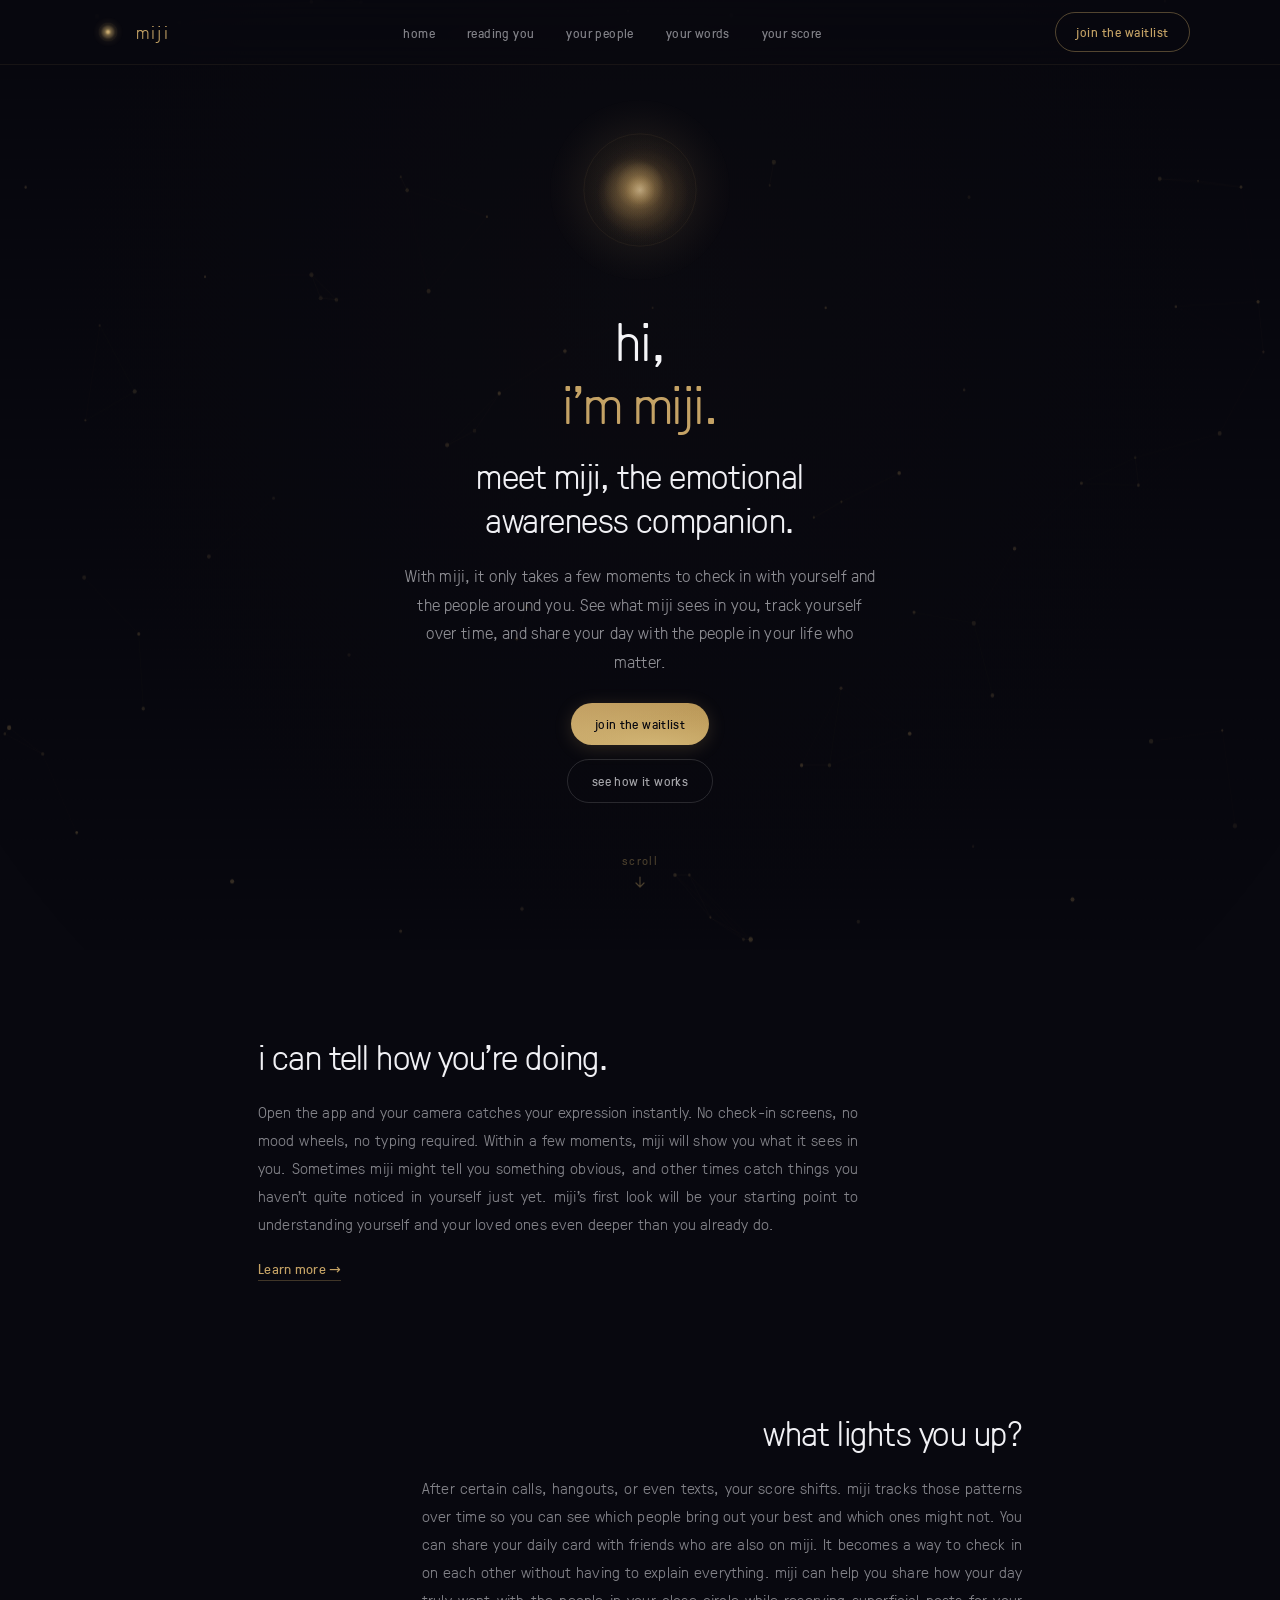
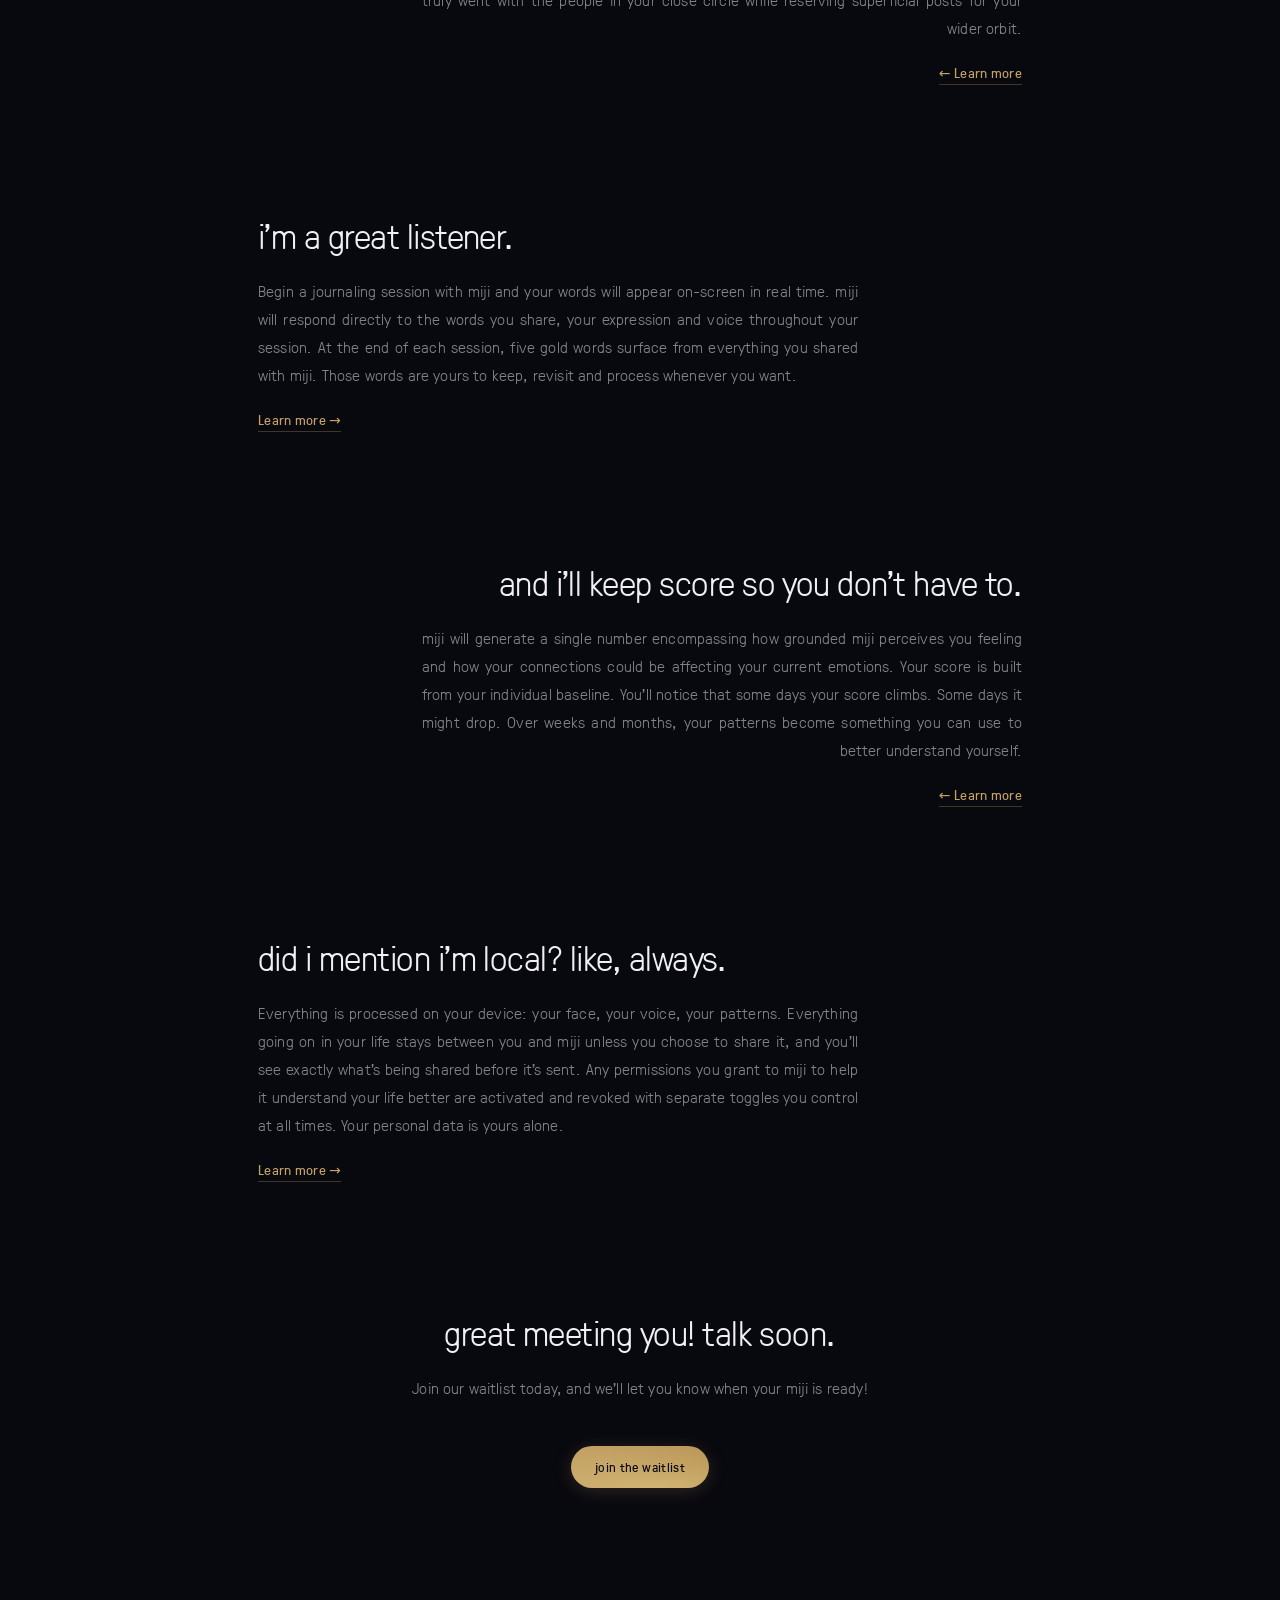
==== commit 81595692: "Add files via upload" ====
--- a/index.html
+++ b/index.html
@@ -189,7 +189,7 @@
 
         <h3 class="item-title">what it reads</h3>
         <p class="aside">
-          The perception engine continues to track forty-two facial landmarks across six primary expression zones. It measures both the static position of each feature and its rate of change over the reading window. Composite signals like tension gradients and bilateral symmetry are weighted into the final assessment. The system uses aggregate historical assessments to adapt to each user's sensitivity over time, accounting for natural resting expressions and individual variation. Every perception process runs through a lightweight on-device model with no cloud dependency.
+          The perception engine tracks four hundred sixty-eight facial landmarks across the full face mesh, mapping micro-movements, tension gradients, and bilateral symmetry in real time. It measures both the static position of each feature and its rate of change over the reading window. Composite signals like tension gradients and bilateral symmetry are weighted into the final assessment. The system uses aggregate historical assessments to adapt to each user's sensitivity over time, accounting for natural resting expressions and individual variation. Every perception process runs through a coordinated stack of on-device models with no cloud dependency.
         </p>
 
         <div class="divider"></div>
@@ -238,14 +238,14 @@
 
         <h3 class="item-title">how it's calculated</h3>
         <p class="aside">
-          Every day you get a single number measured entirely against your own life and history. No population benchmarks, no comparison, no ranking against anyone. miji generates a weighted composite of three distinct pillars: groundedness (how centered versus reactive you are today), connection quality (the strength of your social and emotional interactions), and trajectory (your directional trend over the past week). Each pillar pulls from different parts of the app, from face reads to journal sentiment to your interactions with miji. The weighting adjusts dynamically based on which data streams have the most signal on a given day. If you skip the journal for a week, your score might lean more heavily on face reads and interaction data. The system never penalizes missing inputs; however, both miji's scoring accuracy and interaction quality increase over consistent check-ins and journaling sessions with you.
+          Every day you get a single number measured entirely against your own life and history. No population benchmarks, no comparison, no ranking against anyone. miji generates a weighted composite of three distinct pillars: groundedness (how centered versus reactive you are today), connection quality (the strength of your social and emotional interactions), and trajectory (your directional trend over the past week). Each pillar pulls from different parts of the app, from face reads to journal sentiment to your interactions with miji. The composite is weighted across all three pillars, with groundedness and trajectory carrying slightly more influence than connection. If you skip the journal for a week, your score still draws from face reads and interaction data to stay current. The system never penalizes missing inputs; however, both miji's scoring accuracy and interaction quality increase over consistent check-ins and journaling sessions with you.
         </p>
 
         <div class="divider"></div>
 
         <h3 class="item-title">personal baseline</h3>
         <p class="aside">
-          The score is always relative to your historical range. A 72 for one person might represent a strong recovery week, while the same number for someone else might signal a slow decline. Your baseline recalibrates continuously over a rolling window of the last sixty days. Sudden life changes like a trip, an illness, or something unexpected are weighted differently to avoid distorting your trend score. The goal is a number that feels honest to your circumstances. miji is a personal reflection tool, a daily touchpoint and a long-term record, not a clinical measurement or a replacement for professional support.
+          The score is always relative to your historical range. A 72 for one person might represent a strong recovery week, while the same number for someone else might signal a slow decline. Your baseline recalibrates continuously over a rolling window of the last thirty days. The goal is a number that feels honest to your circumstances. miji is a personal reflection tool, a daily touchpoint and a long-term record, not a clinical measurement or a replacement for professional support.
         </p>
 
         <div class="divider"></div>
@@ -576,7 +576,7 @@
 
         <h3 class="item-title">data we collect</h3>
         <p class="aside">
-          When you use miji, the application processes facial expression data, voice input, and journal entries entirely on your device. None of this data is transmitted to our servers. We collect only the minimum information necessary to operate the service: your email address when you join the waitlist, anonymous usage analytics such as session frequency and feature engagement, and crash reports that contain no personal content. We do not collect or store biometric data, facial geometry, voice recordings, or journal text on any server.
+          When you use miji, the application processes facial expression data, voice input, and journal entries entirely on your device. None of this data is transmitted to our servers. We collect only the minimum information necessary to operate the service: your email address for account creation and waitlist registration. As we scale, we may introduce anonymous usage analytics and crash reporting, neither of which will contain personal content. We do not collect or store biometric data, facial geometry, voice recordings, or journal text on any server.
         </p>
 
         <div class="divider"></div>
